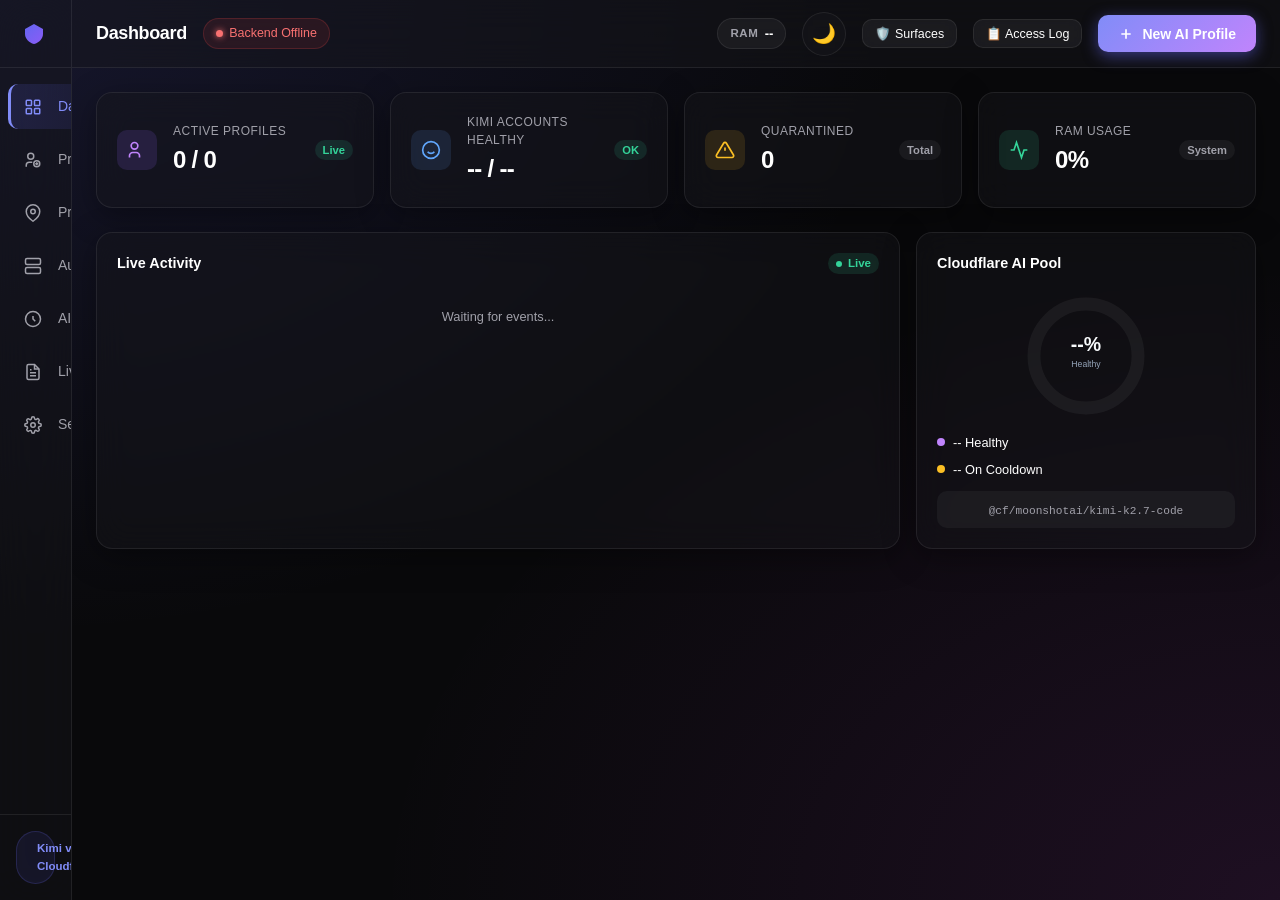
==== frontend/index.html @ 568f1e39 "production-hardening: auth+CSRF+CI, QA safety, stealth privacy model === Security === - Admin-token " ====
<!DOCTYPE html>
<html lang="en">
<head>
    <meta charset="UTF-8">
    <meta name="viewport" content="width=device-width, initial-scale=1.0">
    <title>GhostBrowser — AI Anti-Detect Dashboard</title>
    <meta name="description" content="AI-powered anti-detect browser management dashboard powered by Kimi AI via Cloudflare.">
    <link rel="stylesheet" href="style.css?v=1.3">
</head>
<body>

<!-- SIDEBAR -->
<aside class="sidebar" id="sidebar">
    <div class="sidebar-logo">
        <div class="logo-icon">
            <svg width="24" height="24" viewBox="0 0 24 24" fill="none" xmlns="http://www.w3.org/2000/svg">
                <path d="M12 2L3 7V12C3 16.55 6.84 20.74 12 22C17.16 20.74 21 16.55 21 12V7L12 2Z" fill="url(#logoGrad)"/>
                <defs>
                    <linearGradient id="logoGrad" x1="3" y1="2" x2="21" y2="22" gradientUnits="userSpaceOnUse">
                        <stop stop-color="#6366f1"/>
                        <stop offset="1" stop-color="#8b5cf6"/>
                    </linearGradient>
                </defs>
            </svg>
        </div>
        <span class="logo-text">GhostBrowser</span>
    </div>

    <nav class="sidebar-nav">
        <a class="nav-item active" data-page="dashboard" onclick="navigate('dashboard')" role="button" tabindex="0" aria-label="Dashboard" title="Dashboard">
            <svg class="nav-icon" viewBox="0 0 24 24" fill="none" stroke="currentColor" stroke-width="2"><rect x="3" y="3" width="7" height="7" rx="1"/><rect x="14" y="3" width="7" height="7" rx="1"/><rect x="3" y="14" width="7" height="7" rx="1"/><rect x="14" y="14" width="7" height="7" rx="1"/></svg>
            <span class="nav-label">Dashboard</span>
        </a>
        <a class="nav-item" data-page="profiles" onclick="navigate('profiles')" role="button" tabindex="0" aria-label="Profiles" title="Profiles">
            <svg class="nav-icon" viewBox="0 0 24 24" fill="none" stroke="currentColor" stroke-width="2"><circle cx="9" cy="7" r="4"/><path d="M3 21v-2a4 4 0 0 1 4-4h4"/><circle cx="17" cy="17" r="4"/><path d="M15 17h4M17 15v4"/></svg>
            <span class="nav-label">Profiles</span>
            <span class="nav-badge" id="sidebar-profile-count">0</span>
        </a>
        <a class="nav-item" data-page="proxies" onclick="navigate('proxies')" role="button" tabindex="0" aria-label="Proxies" title="Proxies">
            <svg class="nav-icon" viewBox="0 0 24 24" fill="none" stroke="currentColor" stroke-width="2"><path d="M21 10c0 7-9 13-9 13S3 17 3 10a9 9 0 0 1 18 0z"/><circle cx="12" cy="10" r="3"/></svg>
            <span class="nav-label">Proxies</span>
        </a>
        <a class="nav-item" data-page="automation" onclick="navigate('automation')" role="button" tabindex="0" aria-label="Automation" title="Automation">
            <svg class="nav-icon" viewBox="0 0 24 24" fill="none" stroke="currentColor" stroke-width="2"><rect x="2" y="2" width="20" height="8" rx="2" ry="2"/><rect x="2" y="14" width="20" height="8" rx="2" ry="2"/><line x1="6" y1="6" x2="6.01" y2="6"/><line x1="6" y1="18" x2="6.01" y2="18"/></svg>
            <span class="nav-label">Automation</span>
        </a>
        <a class="nav-item" data-page="ai-status" onclick="navigate('ai-status')" role="button" tabindex="0" aria-label="AI Status" title="AI Status">
            <svg class="nav-icon" viewBox="0 0 24 24" fill="none" stroke="currentColor" stroke-width="2"><path d="M12 2a10 10 0 1 0 0 20 10 10 0 0 0 0-20z"/><path d="M12 8v4l3 3"/></svg>
            <span class="nav-label">AI Status</span>
            <span class="nav-badge pulse-green" id="sidebar-cf-count">...</span>
        </a>
        <a class="nav-item" data-page="logs" onclick="navigate('logs')" role="button" tabindex="0" aria-label="Live Logs" title="Live Logs">
            <svg class="nav-icon" viewBox="0 0 24 24" fill="none" stroke="currentColor" stroke-width="2"><path d="M14 2H6a2 2 0 0 0-2 2v16a2 2 0 0 0 2 2h12a2 2 0 0 0 2-2V8z"/><polyline points="14 2 14 8 20 8"/><line x1="16" y1="13" x2="8" y2="13"/><line x1="16" y1="17" x2="8" y2="17"/><polyline points="10 9 9 9 8 9"/></svg>
            <span class="nav-label">Live Logs</span>
        </a>
        <a class="nav-item" data-page="settings" onclick="navigate('settings')" role="button" tabindex="0" aria-label="Settings" title="Settings">
            <svg class="nav-icon" viewBox="0 0 24 24" fill="none" stroke="currentColor" stroke-width="2"><circle cx="12" cy="12" r="3"/><path d="M19.4 15a1.65 1.65 0 0 0 .33 1.82l.06.06a2 2 0 0 1-2.83 2.83l-.06-.06a1.65 1.65 0 0 0-1.82-.33 1.65 1.65 0 0 0-1 1.51V21a2 2 0 0 1-4 0v-.09A1.65 1.65 0 0 0 9 19.4a1.65 1.65 0 0 0-1.82.33l-.06.06a2 2 0 0 1-2.83-2.83l.06-.06A1.65 1.65 0 0 0 4.68 15a1.65 1.65 0 0 0-1.51-1H3a2 2 0 0 1 0-4h.09A1.65 1.65 0 0 0 4.6 9a1.65 1.65 0 0 0-.33-1.82l-.06-.06a2 2 0 0 1 2.83-2.83l.06.06A1.65 1.65 0 0 0 9 4.68a1.65 1.65 0 0 0 1-1.51V3a2 2 0 0 1 4 0v.09a1.65 1.65 0 0 0 1 1.51 1.65 1.65 0 0 0 1.82-.33l.06-.06a2 2 0 0 1 2.83 2.83l-.06.06A1.65 1.65 0 0 0 19.4 9a1.65 1.65 0 0 0 1.51 1H21a2 2 0 0 1 0 4h-.09a1.65 1.65 0 0 0-1.51 1z"/></svg>
            <span class="nav-label">Settings</span>
        </a>
    </nav>

    <div class="sidebar-footer">
        <div class="ai-mode-badge">
            <div class="ai-dot"></div>
            <span>Kimi via Cloudflare</span>
        </div>
    </div>
</aside>

<!-- MAIN CONTENT -->
<main class="main-content">

    <!-- TOP BAR -->
    <header class="topbar">
        <div class="topbar-left">
            <h1 class="page-title" id="page-title">Dashboard</h1>
            <div class="system-health" id="system-health">
                <div class="health-dot"></div>
                <span>Checking backend...</span>
            </div>
        </div>
        <div class="topbar-right">
            <div class="topbar-stat">
                <span class="topbar-stat-label">RAM</span>
                <span class="topbar-stat-value" id="topbar-ram">--</span>
            </div>
            <button class="theme-toggle" onclick="toggleTheme()" title="Toggle theme" aria-label="Toggle color theme">🌙</button>
            <button class="btn-secondary" onclick="openSurfacesModal()" title="Fingerprint surfaces" aria-label="Fingerprint surfaces" style="padding:0.4rem 0.75rem;font-size:0.78rem;">🛡️ Surfaces</button>
            <button class="btn-secondary" onclick="openAccessLogModal()" title="Per-site API access log" aria-label="Per-site API access log" style="padding:0.4rem 0.75rem;font-size:0.78rem;">📋 Access Log</button>
            <button class="btn-primary topbar-create-button" onclick="openCreateModal()" aria-label="New AI Profile">
                <svg width="16" height="16" viewBox="0 0 24 24" fill="none" stroke="currentColor" stroke-width="2.5"><path d="M12 5v14M5 12h14"/></svg>
                <span class="topbar-action-label">New AI Profile</span>
            </button>
        </div>
    </header>

    <!-- PAGE: DASHBOARD -->
    <section class="page active" id="page-dashboard">
        <div class="stats-grid">
            <div class="stat-card">
                <div class="stat-icon violet"><svg viewBox="0 0 24 24" fill="none" stroke="currentColor" stroke-width="2"><circle cx="9" cy="7" r="4"/><path d="M3 21v-2a4 4 0 0 1 4-4h4a4 4 0 0 1 4 4v2"/></svg></div>
                <div class="stat-body">
                    <div class="stat-label">Active Profiles</div>
                    <div class="stat-value" id="stat-active">0 / 0</div>
                </div>
                <div class="stat-trend up">Live</div>
            </div>
            <div class="stat-card">
                <div class="stat-icon blue"><svg viewBox="0 0 24 24" fill="none" stroke="currentColor" stroke-width="2"><path d="M12 2a10 10 0 1 0 0 20 10 10 0 0 0 0-20z"/><path d="M8 14s1.5 2 4 2 4-2 4-2"/><line x1="9" y1="9" x2="9.01" y2="9"/><line x1="15" y1="9" x2="15.01" y2="9"/></svg></div>
                <div class="stat-body">
                    <div class="stat-label">Kimi Accounts Healthy</div>
                    <div class="stat-value" id="stat-cf-healthy">-- / --</div>
                </div>
                <div class="stat-trend up" id="stat-cf-trend">OK</div>
            </div>
            <div class="stat-card">
                <div class="stat-icon amber"><svg viewBox="0 0 24 24" fill="none" stroke="currentColor" stroke-width="2"><path d="M10.29 3.86L1.82 18a2 2 0 0 0 1.71 3h16.94a2 2 0 0 0 1.71-3L13.71 3.86a2 2 0 0 0-3.42 0z"/><line x1="12" y1="9" x2="12" y2="13"/><line x1="12" y1="17" x2="12.01" y2="17"/></svg></div>
                <div class="stat-body">
                    <div class="stat-label">Quarantined</div>
                    <div class="stat-value" id="stat-quarantine">0</div>
                </div>
                <div class="stat-trend neutral">Total</div>
            </div>
            <div class="stat-card">
                <div class="stat-icon green"><svg viewBox="0 0 24 24" fill="none" stroke="currentColor" stroke-width="2"><polyline points="22 12 18 12 15 21 9 3 6 12 2 12"/></svg></div>
                <div class="stat-body">
                    <div class="stat-label">RAM Usage</div>
                    <div class="stat-value" id="stat-ram">0%</div>
                </div>
                <div class="stat-trend neutral">System</div>
            </div>
        </div>

        <div class="dashboard-grid">
            <div class="glass-card activity-feed-card">
                <div class="card-header">
                    <h3>Live Activity</h3>
                    <div class="live-badge"><div class="live-dot"></div>Live</div>
                </div>
                <div class="activity-feed" id="activity-feed">
                    <div class="activity-empty">Waiting for events...</div>
                </div>
            </div>

            <div class="glass-card cf-ring-card">
                <div class="card-header">
                    <h3>Cloudflare AI Pool</h3>
                </div>
                <div class="ring-chart-container">
                    <svg class="ring-chart" viewBox="0 0 120 120" id="cf-ring-svg">
                        <circle cx="60" cy="60" r="48" fill="none" stroke="rgba(255,255,255,0.05)" stroke-width="12"/>
                        <circle cx="60" cy="60" r="48" fill="none" stroke="url(#ringGrad)" stroke-width="12" stroke-linecap="round" stroke-dasharray="301.59" stroke-dashoffset="301.59" id="cf-ring-arc" style="transform: rotate(-90deg); transform-origin: 60px 60px;"/>
                        <defs>
                            <linearGradient id="ringGrad" x1="0%" y1="0%" x2="100%" y2="0%">
                                <stop offset="0%" stop-color="#6366f1"/>
                                <stop offset="100%" stop-color="#8b5cf6"/>
                            </linearGradient>
                        </defs>
                        <text x="60" y="55" text-anchor="middle" fill="#f8fafc" font-size="18" font-weight="700" id="cf-ring-pct">--%</text>
                        <text x="60" y="70" text-anchor="middle" fill="#94a3b8" font-size="8">Healthy</text>
                    </svg>
                </div>
                <div class="ring-legend">
                    <div class="legend-item"><div class="legend-dot violet"></div><span id="cf-legend-healthy">-- Healthy</span></div>
                    <div class="legend-item"><div class="legend-dot amber"></div><span id="cf-legend-cooldown">-- On Cooldown</span></div>
                </div>
                <div class="model-info">
                    <span class="mono">@cf/moonshotai/kimi-k2.7-code</span>
                </div>
            </div>
        </div>
    </section>

    <!-- PAGE: PROFILES -->
    <section class="page" id="page-profiles">
        <div class="page-toolbar">
            <div style="display: flex; gap: 1rem; align-items: center;">
                <div class="search-box">
                    <svg width="16" height="16" viewBox="0 0 24 24" fill="none" stroke="currentColor" stroke-width="2"><circle cx="11" cy="11" r="8"/><path d="m21 21-4.35-4.35"/></svg>
                    <input type="text" id="profile-search" placeholder="Search profiles..." oninput="filterProfiles()">
                </div>
                <span class="profile-count-label" id="profile-count-label">0 profiles</span>
                <label style="display: flex; align-items: center; gap: 8px; margin-right: 10px; cursor: pointer; color: var(--text-muted); font-size: 0.85rem;">
                    <input type="checkbox" id="auto-replenish-toggle" onchange="toggleAutoReplenish()">
                    Auto-Replenish
                </label>
            </div>

            <div style="display: flex; gap: 1rem; align-items: center;">
                <div id="bulk-actions" style="display: none; gap: 0.5rem;">
                    <button class="btn-ghost" onclick="bulkLaunch()">▶ Launch Selected</button>
                    <button class="btn-ghost" onclick="bulkPinSelected()">📌 Pin Selected</button>
                    <button class="btn-primary" onclick="openRunMacroModal()">🤖 Run Macro</button>
                    <button class="btn-ghost stop" onclick="bulkDelete()">❌ Delete Selected</button>
                </div>
                <button class="btn-primary" onclick="openCreateModal()">
                    <svg width="16" height="16" viewBox="0 0 24 24" fill="none" stroke="currentColor" stroke-width="2.5"><path d="M12 5v14M5 12h14"/></svg>
                    New Profile
                </button>
            </div>
        </div>
        <div class="table-container">
            <table class="data-table">
                <thead>
                    <tr>
                        <th style="width: 40px;"><input type="checkbox" id="select-all" onclick="toggleSelectAll()"></th>
                        <th>Profile Name</th>
                        <th>Tags</th>
                        <th>Status</th>
                        <th>Privacy</th>
                        <th>Proxy</th>
                        <th>Fingerprint OS</th>
                        <th style="text-align: right;">Actions</th>
                    </tr>
                </thead>
                <tbody id="profiles-grid">
                    <!-- Rows generated by app.js -->
                </tbody>
            </table>
        </div>

        <div class="empty-state" id="profiles-empty" style="display: none;">
            <div class="empty-icon">👻</div>
            <h3>No Profiles Yet</h3>
            <p>Create your first AI-generated privacy profile.</p>
            <button class="btn-primary" onclick="openCreateModal()">Generate with Kimi AI</button>
        </div>
    </section>

    <!-- PAGE: MACROS -->
    <section class="page" id="page-macros" style="display: none;">
        <div class="page-toolbar">
            <h2 style="margin:0;font-size:1rem;font-weight:600;">Automation Macros</h2>
            <div style="display: flex; gap: 0.5rem;">
                <button class="btn-secondary" onclick="openScheduleModal()">
                    <svg width="16" height="16" viewBox="0 0 24 24" fill="none" stroke="currentColor" stroke-width="2"><circle cx="12" cy="12" r="10"/><polyline points="12 6 12 12 16 14"/></svg>
                    Schedule Job
                </button>
                <button class="btn-primary btn-glow" onclick="openMacroModal()">
                    <svg width="16" height="16" viewBox="0 0 24 24" fill="none" stroke="currentColor" stroke-width="2"><line x1="12" y1="5" x2="12" y2="19"/><line x1="5" y1="12" x2="19" y2="12"/></svg>
                    New Macro
                </button>
            </div>
        </div>

        <div class="table-container">
            <table class="data-table">
                <thead>
                    <tr>
                        <th>Macro Name</th>
                        <th>Description</th>
                        <th>Steps Count</th>
                        <th style="text-align:right">Actions</th>
                    </tr>
                </thead>
                <tbody id="macros-grid-old">
                    <tr><td colspan="4" style="text-align:center;padding:2rem;color:var(--text-muted);">No macros created yet.</td></tr>
                </tbody>
            </table>
        </div>

        <h3 style="margin-top: 2rem; margin-bottom: 1rem;">Scheduled Jobs ⏰</h3>
        <div class="table-container">
            <table class="data-table">
                <thead>
                    <tr>
                        <th>Job ID</th>
                        <th>Macro Name</th>
                        <th>Profiles Target</th>
                        <th>Cron Schedule</th>
                        <th style="text-align:right">Actions</th>
                    </tr>
                </thead>
                <tbody id="schedules-grid-old">
                    <tr><td colspan="5" style="text-align:center;padding:2rem;color:var(--text-muted);">No active scheduled jobs.</td></tr>
                </tbody>
            </table>
        </div>
    </section>

    <!-- PAGE: PROXIES -->
    <section class="page" id="page-proxies">
        <div class="page-toolbar">
            <h2 style="margin:0;font-size:1rem;font-weight:600;">Proxy Pool</h2>
            <button class="btn-secondary" onclick="testAllProxies()">Test All Proxies</button>
        </div>
        <div class="two-col-grid">
            <div class="glass-card">
                <div class="card-header"><h3>Import Proxies</h3></div>
                <p style="color:var(--text-muted);font-size:0.85rem;margin-top:0;">Format: <span class="mono">ip:port</span> or <span class="mono">ip:port:user:pass</span> (one per line)</p>
                <textarea id="proxy-import-text" class="proxy-textarea" placeholder="1.2.3.4:8080&#10;5.6.7.8:3128:user:pass&#10;..."></textarea>
                <button class="btn-primary" style="margin-top:1rem;width:100%;" onclick="importProxies()">Import Proxies</button>

                <hr style="border:0;border-top:1px solid var(--border-color);margin:1.5rem 0;">

                <div class="card-header"><h3>Auto-Scrape Free Proxies</h3></div>
                <p style="color:var(--text-muted);font-size:0.85rem;margin-top:0;">Scrapes and tests thousands of public proxies, saving only the anonymous ones to your pool.</p>
                <button class="btn-primary btn-glow" style="margin-top:0.5rem;width:100%;background:linear-gradient(135deg, #f59e0b, #d97706);" id="btn-scrape-proxies" onclick="scrapeFreeProxies()">
                    <svg width="16" height="16" viewBox="0 0 24 24" fill="none" stroke="currentColor" stroke-width="2"><circle cx="12" cy="12" r="10"/><path d="M16.2 7.8l-2 6.3-6.4 2.1 2-6.3z"/></svg>
                    Start Free Scraper
                </button>
            </div>
            <div class="glass-card">
                <div class="card-header"><h3>Local Proxy Pool <span class="badge-count" id="proxy-total-badge">0</span></h3></div>
                <div class="proxy-list" id="proxy-list">
                    <div class="empty-state-small">No proxies loaded.</div>
                </div>
            </div>
        </div>

        <h3 style="margin-top: 2rem; margin-bottom: 1rem; display: flex; align-items: center; gap: 0.5rem;">
            <svg width="20" height="20" viewBox="0 0 24 24" fill="none" stroke="var(--primary)" stroke-width="2"><polygon points="12 2 2 7 12 12 22 7 12 2"/><polyline points="2 17 12 22 22 17"/><polyline points="2 12 12 17 22 12"/></svg>
            Titan Proxies Database
        </h3>
        <p style="color:var(--text-muted);font-size:0.85rem;margin-top:-0.5rem;margin-bottom:1rem;">Live feed from your local <span class="mono">proxies.db</span> maintained by the Titan Scraper.</p>

        <div class="table-container">
            <table class="data-table">
                <thead>
                    <tr>
                        <th>IP Address</th>
                        <th>Port</th>
                        <th>Protocol</th>
                        <th>Location</th>
                        <th>Latency</th>
                        <th>Status</th>
                    </tr>
                </thead>
                <tbody id="titan-proxies-grid">
                    <tr><td colspan="6" style="text-align:center;padding:2rem;color:var(--text-muted);">Loading Titan Proxies...</td></tr>
                </tbody>
            </table>
        </div>
    </section>

    <!-- PAGE: AUTOMATION -->
    <section class="page" id="page-automation">
        <div class="page-toolbar" style="margin-bottom:1.5rem;">
            <div class="tabs">
                <button class="modal-tab active" data-tab="macros" onclick="switchAutomationTab('macros')">Macros</button>
                <button class="modal-tab" data-tab="schedules" onclick="switchAutomationTab('schedules')">Cron Schedules</button>
                <button class="modal-tab" data-tab="cookie-robot" onclick="switchAutomationTab('cookie-robot')">Cookie Robot</button>
                <button class="modal-tab" data-tab="sync" onclick="switchAutomationTab('sync')">Synchronizer</button>
            </div>
            <div id="automation-macros-actions">
                <button class="btn-primary" onclick="openMacroModal()">+ Create Macro</button>
            </div>
            <div id="automation-schedules-actions" style="display:none;">
                <button class="btn-primary" onclick="openScheduleModal()">+ New Schedule</button>
            </div>
            <div id="automation-cookie-robot-actions" style="display:none;">
                <button class="btn-primary" onclick="startCookieRobotWarming()">▶ Start Warming</button>
            </div>
            <div id="automation-sync-actions" style="display:none;">
                <button class="btn-primary" onclick="startSyncSessionWrapper()">▶ Start Sync</button>
                <button class="btn-secondary" onclick="stopSyncSession()">⏹ Stop Sync</button>
            </div>
        </div>

        <!-- MACROS TAB -->
        <div id="auto-tab-macros" class="tab-content active">
            <div class="table-container">
                <table class="data-table">
                    <thead>
                        <tr>
                            <th>Name</th>
                            <th>Description</th>
                            <th>Steps Count</th>
                            <th>Actions</th>
                        </tr>
                    </thead>
                    <tbody id="macros-grid">
                        <tr><td colspan="4" style="text-align:center;padding:2rem;color:var(--text-muted);">Loading Macros...</td></tr>
                    </tbody>
                </table>
            </div>
        </div>

        <!-- SCHEDULES TAB -->
        <div id="auto-tab-schedules" class="tab-content">
            <div class="table-container">
                <table class="data-table">
                    <thead>
                        <tr>
                            <th>Cron Expression</th>
                            <th>Macro Name</th>
                            <th>Target Profiles</th>
                            <th>Status</th>
                            <th>Actions</th>
                        </tr>
                    </thead>
                    <tbody id="schedules-grid">
                        <tr><td colspan="5" style="text-align:center;padding:2rem;color:var(--text-muted);">Loading Schedules...</td></tr>
                    </tbody>
                </table>
            </div>
        </div>

        <!-- COOKIE ROBOT TAB -->
        <div id="auto-tab-cookie-robot" class="tab-content">
            <div class="glass-card" style="margin-bottom:1.5rem;">
                <div class="card-header">
                    <h3>🍪 Cookie Robot — Auto Warming</h3>
                    <div class="badge-count" id="cookie-robot-profile-count">0 selected</div>
                </div>
                <p style="color:var(--text-muted);font-size:0.85rem;margin-bottom:1rem;">
                    Visits the configured sites to build cookie history for repeat-session testing. Select profiles on the Profiles page before starting.
                </p>
                <div style="display:flex;gap:0.75rem;margin-bottom:1rem;">
                    <button class="btn-primary" onclick="startCookieRobotWarming()">
                        <svg width="16" height="16" viewBox="0 0 24 24" fill="none" stroke="currentColor" stroke-width="2"><path d="M12 2a10 10 0 1 0 0 20 10 10 0 0 0 0-20z"/><path d="m8 12 3 3 5-6"/></svg>
                        Start Warming Selected Profiles
                    </button>
                    <button class="btn-secondary" onclick="fetchCookieRobotStatus()">↻ Refresh Status</button>
                </div>
            </div>

            <div class="glass-card">
                <div class="card-header">
                    <h3>Warming Progress</h3>
                    <div class="live-badge"><div class="live-dot"></div>Live</div>
                </div>
                <div id="cookie-robot-widget" style="display:flex;flex-direction:column;gap:0.75rem;">
                    <div class="empty-state-small">No warming in progress. Click "Start Warming" to begin.</div>
                </div>
            </div>
        </div>

        <!-- SYNCHRONIZER TAB -->
        <div id="auto-tab-sync" class="tab-content">
            <div class="glass-card" style="margin-bottom:1.5rem;">
                <div class="card-header">
                    <h3>🔄 Synchronizer</h3>
                </div>
                <p style="color:var(--text-muted);font-size:0.85rem;margin-bottom:1rem;">
                    Synchronize profile states across all running instances. Keeps cookies, localStorage, and session data consistent.
                </p>
                <div class="sync-control-panel">
                    <div class="sync-indicator" id="sync-indicator"></div>
                    <span style="font-weight:600;font-size:0.875rem;" id="sync-status-text">Sync Inactive</span>
                    <span style="color:var(--text-muted);font-size:0.8rem;margin-left:auto;" id="sync-profile-count">0 profiles in sync</span>
                </div>
                <div style="display:flex;gap:0.75rem;">
                    <button class="btn-primary" onclick="startSyncSessionWrapper()">
                        <svg width="16" height="16" viewBox="0 0 24 24" fill="none" stroke="currentColor" stroke-width="2"><polygon points="5 3 19 12 5 21 5 3"/></svg>
                        Start Sync
                    </button>
                    <button class="btn-secondary" onclick="stopSyncSession()">
                        <svg width="16" height="16" viewBox="0 0 24 24" fill="none" stroke="currentColor" stroke-width="2"><rect x="6" y="6" width="12" height="12" rx="2"/></svg>
                        Stop Sync
                    </button>
                </div>
            </div>
        </div>

    </section>

    <!-- PAGE: AI STATUS -->
    <section class="page" id="page-ai-status">
        <div class="page-toolbar">
            <h2 style="margin:0;font-size:1rem;font-weight:600;">Cloudflare Kimi AI Account Pool</h2>
            <button class="btn-secondary" onclick="fetchCFStatus()">Refresh</button>
        </div>
        <div class="stats-grid" style="grid-template-columns: repeat(4, 1fr); margin-bottom: 1.5rem;">
            <div class="stat-card">
                <div class="stat-icon violet"><svg viewBox="0 0 24 24" fill="none" stroke="currentColor" stroke-width="2"><path d="M12 3l2.8 5.7 6.2.9-4.5 4.4 1.1 6.2L12 17.3l-5.6 2.9 1.1-6.2L3 9.6l6.2-.9L12 3z"/></svg></div>
                <div class="stat-body">
                    <div class="stat-label">Healthy Priority</div>
                    <div class="stat-value" id="cf-priority-count">-- / --</div>
                </div>
            </div>
            <div class="stat-card">
                <div class="stat-icon green"><svg viewBox="0 0 24 24" fill="none" stroke="currentColor" stroke-width="2"><polyline points="20 6 9 17 4 12"/></svg></div>
                <div class="stat-body">
                    <div class="stat-label">Healthy Accounts</div>
                    <div class="stat-value" id="cf-healthy-count">--</div>
                </div>
            </div>
            <div class="stat-card">
                <div class="stat-icon amber"><svg viewBox="0 0 24 24" fill="none" stroke="currentColor" stroke-width="2"><circle cx="12" cy="12" r="10"/><line x1="12" y1="8" x2="12" y2="12"/><line x1="12" y1="16" x2="12.01" y2="16"/></svg></div>
                <div class="stat-body">
                    <div class="stat-label">On Cooldown</div>
                    <div class="stat-value" id="cf-cooldown-count">--</div>
                </div>
            </div>
            <div class="stat-card">
                <div class="stat-icon violet"><svg viewBox="0 0 24 24" fill="none" stroke="currentColor" stroke-width="2"><path d="M20.84 4.61a5.5 5.5 0 0 0-7.78 0L12 5.67l-1.06-1.06a5.5 5.5 0 0 0-7.78 7.78l1.06 1.06L12 21.23l7.78-7.78 1.06-1.06a5.5 5.5 0 0 0 0-7.78z"/></svg></div>
                <div class="stat-body">
                    <div class="stat-label">Total Accounts</div>
                    <div class="stat-value" id="cf-total-count">--</div>
                </div>
            </div>
        </div>
        <div class="glass-card">
            <div class="card-header">
                <h3>Account Details</h3>
                <div class="mono" style="font-size:0.75rem;color:var(--text-muted);">Model: @cf/moonshotai/kimi-k2.7-code</div>
            </div>
            <div id="cf-accounts-list" class="cf-accounts-list">
                <div class="empty-state-small">Loading account data...</div>
            </div>
        </div>
    </section>

    <!-- PAGE: LOGS -->
    <section class="page" id="page-logs">
        <div class="page-toolbar">
            <div class="log-filters">
                <button class="filter-btn active" data-filter="all" onclick="setLogFilter('all',this)">All</button>
                <button class="filter-btn" data-filter="info" onclick="setLogFilter('info',this)">Info</button>
                <button class="filter-btn" data-filter="warning" onclick="setLogFilter('warning',this)">Warnings</button>
                <button class="filter-btn" data-filter="error" onclick="setLogFilter('error',this)">Errors</button>
            </div>
            <div style="display:flex;gap:0.5rem;">
                <button class="btn-secondary" onclick="clearLogs()">Clear</button>
                <button class="btn-secondary" onclick="exportLogs()">Export</button>
            </div>
        </div>
        <div class="glass-card" style="padding:0;overflow:hidden;">
            <div class="log-stream" id="log-stream">
                <div class="log-entry info"><span class="log-ts">--:--:--</span><span class="log-msg">Log stream ready. Waiting for events...</span></div>
            </div>
        </div>
    </section>

    <!-- PAGE: SETTINGS -->
    <section class="page" id="page-settings">
        <div class="settings-grid">
            <div class="glass-card">
                <div class="card-header"><h3>🤖 Kimi AI Configuration</h3></div>
                <div class="settings-group">
                    <label class="settings-label">Model Name</label>
                    <input type="text" class="settings-input mono" value="@cf/moonshotai/kimi-k2.7-code" id="setting-model" readonly>
                    <p class="settings-hint">Hosted on Cloudflare Workers AI. Uses the rotating priority pool first, then cooldown-aware fallbacks.</p>
                </div>
                <div class="settings-group">
                    <label class="settings-label">Credential Protection</label>
                    <input type="text" class="settings-input mono" id="setting-credential-store" value="Checking protected store..." readonly>
                    <p class="settings-hint">Tokens are stored with Windows user-scoped DPAPI encryption and are never displayed here.</p>
                </div>
                <div class="settings-group">
                    <label class="settings-label">Kimi Generation Policy</label>
                    <div class="toggle-row">
                        <div class="toggle active" title="The primary create flow requests Kimi AI"></div>
                        <span style="color:var(--success);font-size:0.85rem;font-weight:600;">PRIMARY CREATE FLOW — Kimi AI requested</span>
                    </div>
                </div>
            </div>

            <div class="glass-card">
                <div class="card-header"><h3>🛡️ Browser Privacy Controls</h3></div>
                <div class="settings-toggle-list">
                    <div class="toggle-item"><span>Canvas Noise</span><div class="toggle active"></div></div>
                    <div class="toggle-item"><span>WebGL readPixels Noise</span><div class="toggle active"></div></div>
                    <div class="toggle-item"><span>Audio Context Noise</span><div class="toggle active"></div></div>
                    <div class="toggle-item"><span>DOM Rect Subpixel Noise</span><div class="toggle active"></div></div>
                    <div class="toggle-item"><span>Battery Spoofing</span><div class="toggle active"></div></div>
                    <div class="toggle-item"><span>navigator.languages Sync</span><div class="toggle active"></div></div>
                    <div class="toggle-item"><span>Proxy Timezone Sync</span><div class="toggle active"></div></div>
                    <div class="toggle-item" id="setting-use-virtual-keyboard" onclick="toggleVirtualKeyboardSetting()">
                        <span>Use Virtual Keyboard for Sensitive Fields</span>
                        <div class="toggle" id="toggle-use-virtual-keyboard"></div>
                    </div>
                </div>
            </div>

            <div class="glass-card">
                <div class="card-header"><h3>⚙️ Rotator Settings</h3></div>
                <div class="settings-group">
                    <label class="settings-label">Max Concurrent Profiles</label>
                    <div style="display:flex;align-items:center;gap:1rem;">
                        <input type="range" id="setting-max-concurrent" min="1" max="50" value="15" oninput="document.getElementById('concurrent-val').innerText=this.value" style="flex:1;">
                        <span id="concurrent-val" style="font-weight:700;color:var(--primary);min-width:2rem;text-align:center;">15</span>
                    </div>
                </div>
                <div class="settings-group">
                    <label class="settings-label">Session Timeout (minutes)</label>
                    <div style="display:flex;align-items:center;gap:1rem;">
                        <input type="range" id="setting-session-timeout" min="10" max="120" value="45" oninput="document.getElementById('timeout-val').innerText=this.value" style="flex:1;">
                        <span id="timeout-val" style="font-weight:700;color:var(--primary);min-width:2rem;text-align:center;">45</span>
                    </div>
                </div>
                <button class="btn-primary" style="width:100%;margin-top:0.5rem;" onclick="saveSettings()">Save Settings</button>
            </div>

            <div class="glass-card">
                <div class="card-header"><h3>📊 System Info</h3></div>
                <div class="info-list">
                    <div class="info-row"><span>Backend</span><span class="mono">FastAPI + Uvicorn</span></div>
                    <div class="info-row"><span>Browser Engine</span><span class="mono">Playwright Chromium</span></div>
                    <div class="info-row"><span>AI Provider</span><span class="mono">Cloudflare Workers AI</span></div>
                    <div class="info-row"><span>Stealth Library</span><span class="mono">playwright-stealth</span></div>
                    <div class="info-row"><span>Proxy Geo Sync</span><span class="mono">ip-api.com</span></div>
                </div>
            </div>
        </div>
    </section>

</main>

<!-- CREATE PROFILE MODAL -->
<div class="modal-overlay" id="create-modal">
    <div class="modal">
        <div class="modal-header">
            <div>
                <h2 class="modal-title">Generate AI Profile</h2>
                <p class="modal-subtitle">Powered by Kimi AI via Cloudflare Workers</p>
            </div>
            <button class="modal-close" onclick="closeCreateModal()" aria-label="Close profile creation dialog" title="Close">✕</button>
        </div>

        <!-- Step 1: Form with Tabs -->
        <div id="modal-form" class="modal-body">
            <div class="modal-tabs">
                <button type="button" class="modal-tab active" onclick="switchModalTab('overview', this)">Overview</button>
                <button type="button" class="modal-tab" onclick="switchModalTab('network', this)">Network</button>
                <button type="button" class="modal-tab" onclick="switchModalTab('stealth', this)">Fingerprint Settings</button>
            </div>

            <!-- Tab Content: Overview -->
            <div id="tab-overview" class="tab-content active">
                <div class="form-group">
                    <label class="form-label">Profile Name <span class="required">*</span></label>
                    <input type="text" id="new-profile-name" class="form-input" placeholder="e.g. Shopping Bot #1">
                </div>
                <div class="form-group">
                    <label class="form-label">Quick Start Template</label>
                    <select id="new-profile-template" class="form-input" onchange="applyProfileTemplate()">
                        <option value="custom">Custom (Manual)</option>
                        <option value="ecommerce">🛒 E-Commerce (Strict Stealth)</option>
                        <option value="social">📱 Social Media (Balanced)</option>
                        <option value="research">🔍 Research (Fast, Auto-Assign Proxy)</option>
                    </select>
                </div>
                <div class="form-group">
                    <label class="form-label">Profile PIN (Optional) 🔒</label>
                    <input type="password" id="new-profile-pin" class="form-input" placeholder="Lock this profile with a PIN" autocomplete="new-password">
                    <div class="form-hint">Leave blank to allow launching without a PIN.</div>
                </div>
                <div class="form-group">
                    <label class="form-label">Privacy Mode</label>
                    <select id="new-privacy-mode" class="form-input">
                        <option value="standard">Standard — Full spoofing + extensions</option>
                        <option value="strict">Strict — No extensions / warming / service workers</option>
                        <option value="ephemeral">Ephemeral — Strict + wipe data on close</option>
                    </select>
                </div>
                <div class="form-row">
                    <div class="form-group">
                        <label class="form-label">Target OS</label>
                        <select id="new-profile-os" class="form-input">
                            <option value="Windows">🪟 Windows</option>
                            <option value="Mac">🍎 Mac</option>
                        </select>
                    </div>
                    <div class="form-group">
                        <label class="form-label">Quantity</label>
                            <input type="number" class="form-input" id="new-profile-count" value="1" min="1" max="50" style="width: 80px;">
                    </div>
                </div>
                <div class="kimi-notice" style="margin-top: 1rem;">
                    <div class="kimi-icon">🤖</div>
                    <div>
                        <strong>Powered by Kimi AI</strong>
                        <p>A coherent, host-matched browser profile will be generated from a realistic device class.</p>
                    </div>
                </div>
            </div>

            <!-- Tab Content: Network -->
            <div id="tab-network" class="tab-content">
                <div class="form-group">
                    <label class="form-label">Proxy <span style="color:var(--text-muted);font-weight:400;">(Leave empty for direct connection)</span></label>
                    <input type="text" id="new-profile-proxy" class="form-input mono" placeholder="ip:port or ip:port:user:pass" data-secure="true" autocomplete="off" oninput="resetProxyTest('new-profile-proxy', 'new-proxy-test-result')">
                    <button type="button" class="btn-ghost" style="margin-top:0.5rem;" onclick="testEnteredProxy('new-profile-proxy', 'new-proxy-test-result')">Test Connection</button>
                    <div id="new-proxy-test-result" class="form-hint" aria-live="polite"></div>
                </div>
                <div class="form-group">
                    <label class="form-label">WebRTC Behavior</label>
                    <select id="new-profile-webrtc" class="form-input">
                        <option value="protected">Protected &mdash; Native Chromium IP Policy</option>
                    </select>
                </div>
            </div>

            <!-- Tab Content: Stealth -->
            <div id="tab-stealth" class="tab-content">
                <div class="stealth-toggles" style="display:flex; flex-direction:column; gap:0.5rem; margin-top:0.5rem;">
                    <div class="toggle-row" onclick="toggleChip(document.getElementById('chip-canvas'),'canvas')" style="cursor:pointer; display:flex; justify-content:space-between; align-items:center; background:rgba(255,255,255,0.02); padding:0.75rem; border-radius:6px;">
                        <span>🎨 Canvas Noise Injection</span>
                        <div class="toggle active" id="chip-canvas"></div>
                    </div>
                    <div class="toggle-row" onclick="toggleChip(document.getElementById('chip-webgl'),'webgl')" style="cursor:pointer; display:flex; justify-content:space-between; align-items:center; background:rgba(255,255,255,0.02); padding:0.75rem; border-radius:6px;">
                        <span>🧊 WebGL readPixels Anomaly</span>
                        <div class="toggle active" id="chip-webgl"></div>
                    </div>
                    <div class="toggle-row" onclick="toggleChip(document.getElementById('chip-audio'),'audio')" style="cursor:pointer; display:flex; justify-content:space-between; align-items:center; background:rgba(255,255,255,0.02); padding:0.75rem; border-radius:6px;">
                        <span>🔊 Audio Context Offset</span>
                        <div class="toggle active" id="chip-audio"></div>
                    </div>
                    <div class="toggle-row" onclick="toggleChip(document.getElementById('chip-headless'),'headless')" style="cursor:pointer; display:flex; justify-content:space-between; align-items:center; background:rgba(255,255,255,0.02); padding:0.75rem; border-radius:6px;">
                        <span>👁️ Headless Launch</span>
                        <div class="toggle" id="chip-headless"></div>
                    </div>
                    <div class="toggle-row" onclick="toggleChip(document.getElementById('chip-trackers'),'trackers')" style="cursor:pointer; display:flex; justify-content:space-between; align-items:center; background:rgba(255,255,255,0.02); padding:0.75rem; border-radius:6px;">
                        <span>🚫 Block Ads & Trackers (Shields)</span>
                        <div class="toggle" id="chip-trackers"></div>
                    </div>
                </div>
            </div>

            <div class="modal-footer" style="margin-top: 1.5rem;">
                <button class="btn-ghost" onclick="closeCreateModal()">Cancel</button>
                <button class="btn-primary btn-glow" onclick="submitCreateProfile()">
                    <svg width="16" height="16" viewBox="0 0 24 24" fill="none" stroke="currentColor" stroke-width="2"><path d="M12 2a10 10 0 1 0 0 20 10 10 0 0 0 0-20z"/><path d="m8 12 3 3 5-6"/></svg>
                    Generate Profile
                </button>
            </div>
        </div>

        <!-- Step 2: Progress -->
        <div id="modal-progress" class="modal-body" style="display:none;">
            <div class="progress-steps" id="progress-steps">
                <div class="progress-step" id="step-1">
                    <div class="step-icon spinner"></div>
                    <div class="step-text">
                        <div class="step-title">Calling Kimi AI</div>
                        <div class="step-sub">Generating fingerprint via @cf/moonshotai/kimi-k2.7-code...</div>
                    </div>
                </div>
                <div class="progress-step pending" id="step-2">
                    <div class="step-icon"></div>
                    <div class="step-text">
                        <div class="step-title">Coherence Check</div>
                        <div class="step-sub">Validating hardware consistency...</div>
                    </div>
                </div>
                <div class="progress-step pending" id="step-3">
                    <div class="step-icon"></div>
                    <div class="step-text">
                        <div class="step-title">JS Leak Scan</div>
                        <div class="step-sub">Checking WebRTC, Canvas, WebGL leaks...</div>
                    </div>
                </div>
                <div class="progress-step pending" id="step-4">
                    <div class="step-icon"></div>
                    <div class="step-text">
                        <div class="step-title">AI Validation</div>
                        <div class="step-sub">Final Kimi AI profile audit...</div>
                    </div>
                </div>
            </div>
            <div class="progress-log" id="progress-log"></div>
        </div>

        <!-- Step 3: Success -->
        <div id="modal-success" class="modal-body" style="display:none;text-align:center;padding:2rem;">
            <div class="success-icon">✅</div>
            <h2 style="margin:1rem 0 0.5rem;">Profile Ready!</h2>
            <p style="color:var(--text-muted);">The backend created and validated your AI profile.</p>
            <div class="profile-preview" id="success-profile-preview"></div>
            <div class="modal-footer" style="justify-content:center;margin-top:1.5rem;">
                <button class="btn-ghost" onclick="closeCreateModal()">Close</button>
                <button class="btn-primary" id="launch-created-profile-btn" onclick="launchNewProfile()">
                    <svg width="16" height="16" viewBox="0 0 24 24" fill="none" stroke="currentColor" stroke-width="2"><polygon points="5 3 19 12 5 21 5 3"/></svg>
                    Launch Now
                </button>
            </div>
        </div>

        <!-- Step 4: Error -->
        <div id="modal-error" class="modal-body" style="display:none;text-align:center;padding:2rem;">
            <div class="error-icon">❌</div>
            <h2 style="margin:1rem 0 0.5rem;">Creation Failed</h2>
            <p class="error-message" id="modal-error-msg" style="color:var(--danger);"></p>
            <div class="modal-footer" style="justify-content:center;margin-top:1.5rem;">
                <button class="btn-ghost" onclick="closeCreateModal()">Close</button>
                <button class="btn-primary" onclick="backToForm()">Try Again</button>
            </div>
        </div>
    </div>
</div>

<!-- EDIT PROFILE MODAL -->
<div class="modal-overlay" id="edit-modal">
    <div class="modal">
        <div class="modal-header">
            <div>
                <h2 class="modal-title">Edit Profile Settings</h2>
                <p class="modal-subtitle">Modify proxies and hardware stealth post-creation</p>
            </div>
            <button class="modal-close" onclick="closeEditModal()" aria-label="Close profile settings dialog" title="Close">✕</button>
        </div>

        <div id="edit-modal-form" class="modal-body">
            <div class="modal-tabs">
                <button type="button" class="modal-tab active" onclick="switchEditModalTab('overview')" id="edit-tab-btn-overview">Overview</button>
                <button type="button" class="modal-tab" onclick="switchEditModalTab('network')" id="edit-tab-btn-network">Network</button>
                <button type="button" class="modal-tab" onclick="switchEditModalTab('stealth')" id="edit-tab-btn-stealth">Hardware Stealth</button>
            </div>

            <!-- Tab Content: Overview -->
            <div id="edit-tab-overview" class="tab-content active">
                <div class="form-group">
                    <label class="form-label">Profile Name <span class="required">*</span></label>
                    <input type="text" id="edit-profile-name" class="form-input">
                </div>
                <div class="form-group">
                    <label class="form-label">Locale (Optional)</label>
                    <input type="text" id="edit-profile-locale" class="form-input" placeholder="e.g. en-US">
                </div>
                <div class="form-group">
                    <label class="form-label">Timezone (Optional)</label>
                    <input type="text" id="edit-profile-timezone" class="form-input" placeholder="e.g. America/New_York">
                </div>
            </div>

            <!-- Tab Content: Network -->
            <div id="edit-tab-network" class="tab-content" style="display:none;">
                <div class="form-group">
                    <label class="form-label">Your Proxy</label>
                    <input type="text" id="edit-profile-proxy" class="form-input mono" placeholder="ip:port or ip:port:user:pass" data-secure="true" autocomplete="off" oninput="resetProxyTest('edit-profile-proxy', 'edit-proxy-test-result', 'edit-proxy-connect-button')">
                    <div class="proxy-connect-actions">
                        <button type="button" id="edit-proxy-test-button" class="btn-ghost" onclick="testEnteredProxy('edit-profile-proxy', 'edit-proxy-test-result', 'edit-proxy-connect-button')">1. Test Proxy</button>
                        <button type="button" id="edit-proxy-connect-button" class="btn-primary" onclick="connectEditedProxy()" disabled>2. Connect Tested Proxy</button>
                    </div>
                    <div id="edit-proxy-test-result" class="form-hint" aria-live="polite"></div>
                    <label class="direct-connection-option">
                        <input type="checkbox" id="edit-clear-proxy" onchange="toggleEditProxyRemoval()">
                        Remove the saved proxy and use a direct connection
                    </label>
                    <div class="form-hint">Proxy changes apply on the next launch. Stop a running profile before changing its connection.</div>
                </div>
                <div class="form-group">
                    <label class="form-label">WebRTC Behavior</label>
                    <select id="edit-profile-webrtc" class="form-input">
                        <option value="protected">Protected &mdash; Native Chromium IP Policy</option>
                    </select>
                </div>
            </div>

            <!-- Tab Content: Stealth -->
            <div id="edit-tab-stealth" class="tab-content" style="display:none;">
                <div class="stealth-toggles" style="display:flex; flex-direction:column; gap:0.5rem; margin-top:0.5rem;">
                    <div class="toggle-row" onclick="toggleEditChip('canvas')" style="cursor:pointer; display:flex; justify-content:space-between; align-items:center; background:rgba(255,255,255,0.02); padding:0.75rem; border-radius:6px;">
                        <span>🎨 Canvas Noise Injection</span>
                        <div class="toggle" id="edit-chip-canvas"></div>
                    </div>
                    <div class="toggle-row" onclick="toggleEditChip('webgl')" style="cursor:pointer; display:flex; justify-content:space-between; align-items:center; background:rgba(255,255,255,0.02); padding:0.75rem; border-radius:6px;">
                        <span>🧊 WebGL readPixels Anomaly</span>
                        <div class="toggle" id="edit-chip-webgl"></div>
                    </div>
                    <div class="toggle-row" onclick="toggleEditChip('audio')" style="cursor:pointer; display:flex; justify-content:space-between; align-items:center; background:rgba(255,255,255,0.02); padding:0.75rem; border-radius:6px;">
                        <span>🔊 Audio Context Offset</span>
                        <div class="toggle" id="edit-chip-audio"></div>
                    </div>
                    <div class="toggle-row" onclick="toggleEditChip('headless')" style="cursor:pointer; display:flex; justify-content:space-between; align-items:center; background:rgba(255,255,255,0.02); padding:0.75rem; border-radius:6px;">
                        <span>👁️ Headless Launch</span>
                        <div class="toggle" id="edit-chip-headless"></div>
                    </div>
                </div>
            </div>

            <div class="modal-footer" style="margin-top: 1.5rem;">
                <button class="btn-ghost" onclick="closeEditModal()">Cancel</button>
                <button class="btn-primary btn-glow" onclick="saveProfileEdits()">Save Settings</button>
            </div>
        </div>
    </div>
</div>
<!-- RUN BULK MACRO MODAL -->
<div class="modal-overlay" id="run-macro-modal">
    <div class="modal" style="max-width: 400px;">
        <div class="modal-header">
            <h2>Run Macro</h2>
            <button class="btn-icon" onclick="closeRunMacroModal()">
                <svg width="20" height="20" viewBox="0 0 24 24" fill="none" stroke="currentColor" stroke-width="2"><line x1="18" y1="6" x2="6" y2="18"/><line x1="6" y1="6" x2="18" y2="18"/></svg>
            </button>
        </div>
        <div class="modal-body" style="padding: 1.5rem;">
            <p style="margin-bottom: 1rem; color: var(--text-muted);" id="run-macro-text">Select a macro to run on X profiles.</p>
            <div class="form-group">
                <select id="run-macro-select" class="input-base" style="width: 100%;">
                    <!-- Options injected via JS -->
                </select>
            </div>
            <div class="modal-footer" style="margin-top: 1.5rem;">
                <button class="btn-ghost" onclick="closeRunMacroModal()">Cancel</button>
                <button class="btn-primary btn-glow" onclick="executeBulkMacro()">▶ Run Now</button>
            </div>
        </div>
    </div>
</div>

<!-- COOKIE MODAL -->
<div class="modal-overlay" id="cookie-modal">
    <div class="modal" style="max-width: 600px;">
        <div class="modal-header">
            <h2>Cookies Manager 🍪</h2>
            <button class="btn-icon" onclick="closeCookieModal()">
                <svg width="20" height="20" viewBox="0 0 24 24" fill="none" stroke="currentColor" stroke-width="2"><line x1="18" y1="6" x2="6" y2="18"/><line x1="6" y1="6" x2="18" y2="18"/></svg>
            </button>
        </div>
        <div class="modal-body" style="padding: 1.5rem;">
            <p style="color: var(--text-muted); margin-bottom: 1rem; font-size: 0.9rem;">
                View, export, or import cookies for this profile in raw JSON format.
            </p>
            <input type="hidden" id="cookie-profile-id">
            <textarea id="cookie-textarea" style="width: 100%; height: 250px; background: rgba(0,0,0,0.2); border: 1px solid rgba(255,255,255,0.1); border-radius: 8px; color: #a5b4fc; font-family: monospace; padding: 1rem; resize: vertical;" placeholder="Loading cookies..."></textarea>

            <div class="modal-footer" style="margin-top: 1.5rem; justify-content: space-between;">
                <div>
                    <button class="btn-ghost" onclick="copyCookies()">Copy to Clipboard</button>
                </div>
                <div style="display: flex; gap: 0.5rem;">
                    <button class="btn-ghost" onclick="closeCookieModal()">Cancel</button>
                    <button class="btn-primary" onclick="saveCookies()">Save & Import</button>
                </div>
            </div>
        </div>
    </div>
</div>

<!-- SET / VERIFY PIN MODAL -->
<div class="modal-overlay" id="pin-modal">
    <div class="modal" style="max-width: 400px;">
        <div class="modal-header">
            <h2 id="pin-modal-title">Set Profile PIN 🔒</h2>
            <button class="btn-icon" onclick="closePinModal()" aria-label="Close PIN dialog" title="Close">
                <svg width="20" height="20" viewBox="0 0 24 24" fill="none" stroke="currentColor" stroke-width="2"><line x1="18" y1="6" x2="6" y2="18"/><line x1="6" y1="6" x2="18" y2="18"/></svg>
            </button>
        </div>
        <div class="modal-body" style="padding: 1.5rem;">
            <input type="hidden" id="pin-profile-id">
            <div class="form-group">
                <label>PIN</label>
                <input type="password" id="pin-input" class="input-base" style="width:100%;" placeholder="Enter 4-128 character PIN" autocomplete="new-password">
            </div>
            <div class="form-group" id="pin-confirm-group">
                <label>Confirm PIN</label>
                <input type="password" id="pin-confirm" class="input-base" style="width:100%;" placeholder="Confirm PIN" autocomplete="new-password">
            </div>
            <div id="pin-error" style="color:var(--danger);font-size:0.85rem;min-height:1.2rem;"></div>
            <div class="modal-footer" style="margin-top: 1.5rem; justify-content: space-between;">
                <button class="btn-ghost stop" id="pin-remove-btn" onclick="clearProfilePin()">Remove PIN</button>
                <div style="display:flex;gap:0.5rem;">
                    <button class="btn-ghost" onclick="closePinModal()">Cancel</button>
                    <button class="btn-primary" id="pin-save-btn" onclick="saveProfilePin()">Save PIN</button>
                </div>
            </div>
        </div>
    </div>
</div>

<!-- TAGS AND NOTES MODAL -->
<div class="modal-overlay" id="metadata-modal">
    <div class="modal" style="max-width: 500px;">
        <div class="modal-header">
            <h2>Profile Metadata 🏷️</h2>
            <button class="btn-icon" onclick="closeMetadataModal()">
                <svg width="20" height="20" viewBox="0 0 24 24" fill="none" stroke="currentColor" stroke-width="2"><line x1="18" y1="6" x2="6" y2="18"/><line x1="6" y1="6" x2="18" y2="18"/></svg>
            </button>
        </div>
        <div class="modal-body" style="padding: 1.5rem;">
            <input type="hidden" id="meta-profile-id">
            <div class="form-group">
                <label>Tags (Comma separated)</label>
                <input type="text" id="meta-tags" placeholder="e.g. Farming, Banned, Ready">
            </div>
            <div class="form-group">
                <label>Notes</label>
                <textarea id="meta-notes" class="input-base" style="width: 100%; height: 100px; resize: vertical;" placeholder="Add custom notes here..."></textarea>
            </div>
            <div class="form-group">
                <label class="direct-connection-option">
                    <input type="checkbox" id="meta-profile-pinned"> Pin this profile to the top of the list
                </label>
            </div>
            <div class="form-group">
                <label>Advanced Sticky Proxy (Optional)</label>
                <input type="password" id="meta-proxy-pin" autocomplete="new-password" data-secure="true" placeholder="leave blank to keep the current pin unchanged" oninput="resetProxyTest('meta-proxy-pin', 'meta-proxy-test-result')">
                <button type="button" class="btn-ghost" style="margin-top:0.5rem;" onclick="testEnteredProxy('meta-proxy-pin', 'meta-proxy-test-result')">Test Sticky Proxy</button>
                <div id="meta-proxy-test-result" class="form-hint" aria-live="polite"></div>
                <label style="margin-top:0.5rem;display:flex;gap:0.5rem;align-items:center;">
                    <input type="checkbox" id="meta-clear-proxy-pin"> Clear the existing sticky proxy
                </label>
            </div>
            <div class="modal-footer" style="margin-top: 1.5rem;">
                <button class="btn-ghost" onclick="closeMetadataModal()">Cancel</button>
                <button class="btn-primary btn-glow" onclick="saveMetadata()">Save</button>
            </div>
        </div>
    </div>
</div>

<!-- TOAST CONTAINER -->
<div class="toast-container" id="toast-container"></div>

<!-- VIRTUAL KEYBOARD -->
<div id="virtual-keyboard" class="virtual-keyboard" style="display:none;" role="dialog" aria-label="Virtual keyboard"></div>

<!-- SCAN RESULTS MODAL -->
<div class="modal-overlay" id="scan-modal">
    <div class="modal" style="max-width: 400px; text-align: center;">
        <div class="modal-header">
            <h2>Fingerprint Tester 🛡️</h2>
            <button class="btn-icon" onclick="closeScanModal()">
                <svg width="20" height="20" viewBox="0 0 24 24" fill="none" stroke="currentColor" stroke-width="2"><line x1="18" y1="6" x2="6" y2="18"/><line x1="6" y1="6" x2="18" y2="18"/></svg>
            </button>
        </div>
        <div class="modal-body" style="padding: 2rem;">
            <div id="scan-loading" style="display: none;">
                <div class="spinner" style="width: 40px; height: 40px; margin: 0 auto 1rem auto; border-color: var(--primary); border-top-color: transparent;"></div>
                <p style="color: var(--text-muted);">Running deep heuristic scan...</p>
            </div>
            <div id="scan-results" style="display: none;">
                <div style="position: relative; width: 120px; height: 120px; margin: 0 auto 1.5rem auto;">
                    <svg viewBox="0 0 36 36" style="width: 100%; height: 100%;">
                        <path stroke="rgba(255,255,255,0.1)" stroke-width="3" fill="none" d="M18 2.0845 a 15.9155 15.9155 0 0 1 0 31.831 a 15.9155 15.9155 0 0 1 0 -31.831" />
                        <path id="scan-circle" stroke="var(--primary)" stroke-width="3" stroke-dasharray="0, 100" fill="none" d="M18 2.0845 a 15.9155 15.9155 0 0 1 0 31.831 a 15.9155 15.9155 0 0 1 0 -31.831" />
                    </svg>
                    <div id="scan-score" style="position: absolute; top: 50%; left: 50%; transform: translate(-50%, -50%); font-size: 2rem; font-weight: 700; color: #fff;">0</div>
                </div>
                <h3 id="scan-verdict" style="margin-bottom: 0.5rem;">Evaluating...</h3>
                <p id="scan-reason" style="color: var(--text-muted); font-size: 0.9rem; line-height: 1.4;"></p>

                <div style="margin-top: 1.5rem; text-align: left; background: rgba(0,0,0,0.2); padding: 1rem; border-radius: 8px;">
                    <div style="font-size: 0.8rem; font-weight: 600; color: var(--text-muted); margin-bottom: 0.5rem; text-transform: uppercase;">Technical Breakdown</div>
                    <div id="scan-breakdown" style="font-size: 0.85rem; display: flex; flex-direction: column; gap: 0.25rem;"></div>
                </div>
            </div>

            <div class="modal-footer" style="justify-content: center; margin-top: 2rem;">
                <button class="btn-ghost" onclick="closeScanModal()">Dismiss</button>
            </div>
        </div>
    </div>
</div>

<!-- MODAL: CREATE MACRO -->
<div class="modal-overlay" id="macro-modal">
    <div class="modal glass-card" style="max-width:600px;">
        <div class="modal-header">
            <h2>Create Automation Macro</h2>
            <button class="btn-icon" onclick="closeMacroModal()" aria-label="Close macro dialog" title="Close"><svg viewBox="0 0 24 24" fill="none" stroke="currentColor" stroke-width="2"><line x1="18" y1="6" x2="6" y2="18"/><line x1="6" y1="6" x2="18" y2="18"/></svg></button>
        </div>
        <div class="modal-body">
            <div class="form-group">
                <label class="form-label">Macro Name</label>
                <input type="text" class="form-input" id="new-macro-name" placeholder="e.g. Daily Amazon Scrape">
            </div>
            <div class="form-group">
                <label class="form-label">Description (Optional)</label>
                <input type="text" class="form-input" id="new-macro-desc" placeholder="What does this macro do?">
            </div>

            <h4 style="margin-bottom:0.5rem;color:var(--text);font-weight:600;">Macro Steps</h4>
            <div id="macro-steps-container" style="display:flex;flex-direction:column;gap:0.75rem;margin-bottom:1rem;max-height:300px;overflow-y:auto;padding-right:0.5rem;">
                <!-- Steps injected here -->
            </div>
            <button class="btn-secondary" style="width:100%;justify-content:center;" onclick="addMacroStep()">+ Add Step</button>

        </div>
        <div class="modal-footer">
            <button class="btn-secondary" onclick="closeMacroModal()">Cancel</button>
            <button class="btn-primary" onclick="submitCreateMacro()">Save Macro</button>
        </div>
    </div>
</div>

<!-- MODAL: CREATE SCHEDULE -->
<div class="modal-overlay" id="schedule-modal">
    <div class="modal glass-card" style="max-width:500px;">
        <div class="modal-header">
            <h2>Schedule Cron Job</h2>
            <button class="btn-icon" onclick="closeScheduleModal()" aria-label="Close schedule dialog" title="Close"><svg viewBox="0 0 24 24" fill="none" stroke="currentColor" stroke-width="2"><line x1="18" y1="6" x2="6" y2="18"/><line x1="6" y1="6" x2="18" y2="18"/></svg></button>
        </div>
        <div class="modal-body">
            <div class="form-group">
                <label class="form-label">Select Macro</label>
                <select class="form-input" id="schedule-macro-select">
                    <!-- Populated dynamically -->
                </select>
            </div>
            <div class="form-group">
                <label class="form-label">Cron Expression</label>
                <input type="text" class="form-input mono" id="schedule-cron" placeholder="0 3 * * *" value="* * * * *">
                <p class="settings-hint">Standard cron format. (e.g. '0 3 * * *' for 3:00 AM daily, '* * * * *' for every minute)</p>
            </div>
            <div class="form-group">
                <label class="form-label">Target Profiles</label>
                <div id="schedule-profiles-list" class="settings-group" style="max-height:150px;overflow-y:auto;background:rgba(0,0,0,0.1);padding:0.5rem;border-radius:var(--radius-sm);">
                    <!-- Checkboxes injected here -->
                </div>
            </div>
        </div>
        <div class="modal-footer">
            <button class="btn-secondary" onclick="closeScheduleModal()">Cancel</button>
            <button class="btn-primary" onclick="submitCreateSchedule()">Start Schedule</button>
        </div>
    </div>
</div>

<!-- TEMPLATE: MACRO STEP -->
<template id="tpl-macro-step">
    <div class="macro-step" style="background:rgba(0,0,0,0.2);padding:0.75rem;border-radius:var(--radius-sm);border:1px solid rgba(255,255,255,0.05);display:flex;gap:0.5rem;align-items:flex-start;">
        <select class="form-input step-action" style="width:120px;" onchange="updateMacroStepFields(this)">
            <option value="goto">Navigate To</option>
            <option value="click">Click</option>
            <option value="type">Type Text</option>
            <option value="wait">Wait (ms)</option>
            <option value="wait_for_selector">Wait Selector</option>
        </select>
        <div class="step-fields" style="flex:1;display:flex;flex-direction:column;gap:0.5rem;">
            <input type="text" class="form-input step-selector" placeholder="URL or CSS Selector">
            <input type="text" class="form-input step-value" placeholder="Value (if typing/waiting)" style="display:none;">
        </div>
        <button class="btn-secondary" style="padding:0.5rem;" onclick="this.closest('.macro-step').remove()" aria-label="Remove macro step" title="Remove step"><svg viewBox="0 0 24 24" fill="none" stroke="currentColor" stroke-width="2" width="16" height="16"><line x1="18" y1="6" x2="6" y2="18"/><line x1="6" y1="6" x2="18" y2="18"/></svg></button>
    </div>
</template>

<!-- MODAL: Fingerprint Surfaces -->
<div class="modal" id="surfaces-modal" style="display:none;">
    <div class="modal-content" style="max-width:800px;max-height:80vh;display:flex;flex-direction:column;">
        <div class="modal-header">
            <h3>🛡️ Anti-Detect Surface Inventory</h3>
            <button class="modal-close" onclick="closeSurfacesModal()" aria-label="Close">×</button>
        </div>
        <div class="modal-body" style="overflow:auto;">
            <div id="surfaces-score" style="margin-bottom:1rem;font-size:1.1rem;font-weight:700;"></div>
            <table style="width:100%;border-collapse:collapse;font-size:0.8rem;">
                <thead>
                    <tr style="text-align:left;border-bottom:1px solid var(--border);">
                        <th>Surface</th>
                        <th>Category</th>
                        <th>Status</th>
                    </tr>
                </thead>
                <tbody id="surfaces-table-body"></tbody>
            </table>
        </div>
    </div>
</div>

<!-- MODAL: Per-Site API Access Log -->
<div class="modal" id="access-log-modal" style="display:none;">
    <div class="modal-content" style="max-width:800px;max-height:80vh;display:flex;flex-direction:column;">
        <div class="modal-header">
            <h3>📋 Per-Site API Access Log</h3>
            <button class="modal-close" onclick="closeAccessLogModal()" aria-label="Close access log dialog" title="Close">×</button>
        </div>
        <div class="modal-body" style="overflow:auto;">
            <div style="display:flex;justify-content:space-between;align-items:center;margin-bottom:1rem;flex-wrap:wrap;gap:0.5rem;">
                <p style="color:var(--text-muted);font-size:0.85rem;margin:0;">Tracked fingerprinting API calls per origin.</p>
                <button class="btn-ghost stop" onclick="clearAccessLog()">🗑️ Clear Log</button>
            </div>
            <table class="access-log-table">
                <thead>
                    <tr>
                        <th>Origin / Site</th>
                        <th>APIs Accessed</th>
                        <th>Last Access</th>
                        <th>Calls</th>
                    </tr>
                </thead>
                <tbody id="access-log-table-body">
                    <tr><td colspan="4" style="text-align:center;">Loading...</td></tr>
                </tbody>
            </table>
        </div>
    </div>
</div>

<script src="app.js?v=1.7"></script>
</body>
</html>
---- frontend/style.css ----
/* ===== DESIGN SYSTEM ===== */
:root {
    /* Premium Ultra-Dark Glassmorphism Theme */
    --bg: #09090b;
    --bg-alt: #000000;
    --surface: rgba(24, 24, 27, 0.45);
    --surface-2: rgba(39, 39, 42, 0.5);
    --border: rgba(255, 255, 255, 0.08);
    --border-hover: rgba(255, 255, 255, 0.15);
    --glass-shadow: 0 8px 32px 0 rgba(0, 0, 0, 0.36);

    --primary: #818cf8;
    --primary-hover: #6366f1;
    --primary-glow: rgba(99, 102, 241, 0.5);
    --violet: #c084fc;
    --violet-glow: rgba(192, 132, 252, 0.4);

    --success: #34d399;
    --success-bg: rgba(52, 211, 153, 0.12);
    --warning: #fbbf24;
    --warning-bg: rgba(251, 191, 36, 0.12);
    --danger: #f87171;
    --danger-bg: rgba(248, 113, 113, 0.12);
    --blue: #60a5fa;
    --blue-bg: rgba(96, 165, 250, 0.12);

    --text: #ffffff;
    --text-muted: #a1a1aa;
    --text-dim: #71717a;

    --sidebar-width: 72px;
    --sidebar-width-expanded: 240px;
    --sidebar-width-collapsed: 56px;
    --topbar-height: 68px;
    --radius: 16px;
    --radius-sm: 10px;
}

*, *::before, *::after { box-sizing: border-box; margin: 0; padding: 0; }

body {
    font-family: -apple-system, BlinkMacSystemFont, "Segoe UI", Roboto, Oxygen, Ubuntu, Cantarell, "Helvetica Neue", Arial, sans-serif;
    background: var(--bg);
    background-image:
        radial-gradient(at 0% 0%, rgba(99, 102, 241, 0.15) 0px, transparent 50%),
        radial-gradient(at 100% 100%, rgba(217, 70, 239, 0.1) 0px, transparent 50%);
    background-attachment: fixed;
    color: var(--text);
    min-height: 100vh;
    display: flex;
    overflow: hidden;
    font-size: 14px;
    line-height: 1.5;
    -webkit-font-smoothing: antialiased;
}

/* ===== SIDEBAR (SLIM RAIL) ===== */
.sidebar {
    width: var(--sidebar-width);
    min-height: 100vh;
    background: var(--surface);
    backdrop-filter: blur(20px);
    -webkit-backdrop-filter: blur(20px);
    border-right: 1px solid var(--border);
    display: flex;
    flex-direction: column;
    position: fixed;
    left: 0; top: 0; bottom: 0;
    z-index: 900;
    isolation: isolate;
    transition: width 0.3s cubic-bezier(0.4, 0, 0.2, 1);
    overflow: hidden;
}

.sidebar:hover {
    width: var(--sidebar-width-expanded);
}

.sidebar-logo {
    display: flex;
    align-items: center;
    gap: 1rem;
    padding: 1.25rem 1.35rem;
    border-bottom: 1px solid var(--border);
    height: var(--topbar-height);
    width: var(--sidebar-width-expanded);
}

.logo-icon { display: flex; align-items: center; justify-content: center; flex-shrink: 0; }
.logo-text { font-weight: 800; font-size: 1.1rem; letter-spacing: -0.02em; background: linear-gradient(135deg, var(--primary), var(--violet)); -webkit-background-clip: text; -webkit-text-fill-color: transparent; opacity: 0; transition: opacity 0.2s; white-space: nowrap; }
.sidebar:hover .logo-text { opacity: 1; }

.sidebar-nav {
    flex: 1;
    padding: 1rem 0.5rem;
    display: flex;
    flex-direction: column;
    gap: 0.5rem;
    width: var(--sidebar-width-expanded);
}

.nav-item {
    display: flex;
    align-items: center;
    gap: 1rem;
    padding: 0.75rem 1rem;
    border-radius: var(--radius-sm);
    color: var(--text-muted);
    cursor: pointer;
    transition: all 0.2s ease;
    text-decoration: none;
    position: relative;
    user-select: none;
}

.nav-item:hover { background: rgba(255,255,255,0.05); color: var(--text); transform: translateX(2px); }
.nav-item.active { background: linear-gradient(90deg, rgba(99,102,241,0.15) 0%, rgba(99,102,241,0) 100%); color: var(--primary); border-left: 3px solid var(--primary); padding-left: calc(1rem - 3px); }
.nav-item.active .nav-icon { color: var(--primary); }


.nav-icon { width: 18px; height: 18px; flex-shrink: 0; }
.nav-label { font-weight: 500; font-size: 0.875rem; flex: 1; white-space: nowrap; }

.nav-badge {
    background: var(--primary);
    color: white;
    font-size: 0.7rem;
    font-weight: 700;
    padding: 1px 6px;
    border-radius: 99px;
    min-width: 20px;
    text-align: center;
}

.nav-badge.pulse-green {
    background: var(--success);
    animation: pulseBadge 2s infinite;
}

@keyframes pulseBadge {
    0%, 100% { box-shadow: 0 0 0 0 rgba(16, 185, 129, 0.4); }
    50% { box-shadow: 0 0 0 4px rgba(16, 185, 129, 0); }
}

.sidebar-footer {
    padding: 1rem;
    border-top: 1px solid var(--border);
}

.ai-mode-badge {
    display: flex;
    align-items: center;
    gap: 0.5rem;
    padding: 0.5rem 0.75rem;
    background: rgba(99, 102, 241, 0.1);
    border: 1px solid rgba(99, 102, 241, 0.2);
    border-radius: 99px;
    font-size: 0.72rem;
    color: var(--primary);
    font-weight: 600;
}

.ai-dot {
    width: 6px; height: 6px;
    border-radius: 50%;
    background: var(--success);
    box-shadow: 0 0 6px var(--success);
    animation: pulseDot 2s infinite;
}

@keyframes pulseDot {
    0%, 100% { opacity: 1; }
    50% { opacity: 0.4; }
}

/* ===== MAIN CONTENT ===== */
.main-content {
    margin-left: var(--sidebar-width);
    position: relative;
    z-index: 1;
    flex: 1;
    display: flex;
    flex-direction: column;
    height: 100vh;
    overflow: hidden;
}

/* ===== TOPBAR ===== */
.topbar {
    height: var(--topbar-height);
    background: var(--surface);
    backdrop-filter: blur(20px);
    -webkit-backdrop-filter: blur(20px);
    border-bottom: 1px solid var(--border);
    display: flex;
    align-items: center;
    justify-content: space-between;
    padding: 0 1.5rem;
    flex-shrink: 0;
    position: sticky;
    top: 0;
    z-index: 50;
}

.topbar-left { display: flex; align-items: center; gap: 1rem; }
.page-title { font-size: 1.125rem; font-weight: 700; letter-spacing: -0.02em; }

.system-health {
    display: flex;
    align-items: center;
    gap: 0.4rem;
    padding: 0.3rem 0.75rem;
    border-radius: 99px;
    background: var(--success-bg);
    border: 1px solid rgba(16, 185, 129, 0.2);
    font-size: 0.78rem;
    font-weight: 500;
    color: var(--success);
}

.health-dot {
    width: 7px; height: 7px; border-radius: 50%;
    background: var(--success);
    box-shadow: 0 0 6px var(--success);
}

.health-dot.warning { background: var(--warning); box-shadow: 0 0 6px var(--warning); }
.health-dot.critical { background: var(--danger); box-shadow: 0 0 6px var(--danger); }
.health-dot.offline { background: var(--danger); box-shadow: 0 0 6px var(--danger); }

.topbar-right { display: flex; align-items: center; gap: 1rem; }

.topbar-stat {
    display: flex;
    align-items: center;
    gap: 0.4rem;
    padding: 0.3rem 0.75rem;
    border-radius: 99px;
    background: var(--surface-2);
    border: 1px solid var(--border);
}

.topbar-stat-label { font-size: 0.72rem; color: var(--text-muted); font-weight: 600; text-transform: uppercase; letter-spacing: 0.05em; }
.topbar-stat-value { font-size: 0.82rem; font-weight: 700; color: var(--text); }

/* ===== PAGES ===== */
.page {
    display: none;
    padding: 1.5rem;
    overflow-y: auto;
    flex: 1;
    height: calc(100vh - var(--topbar-height));
}

.page.active { display: block; }

/* ===== STAT CARDS ===== */
.stats-grid {
    display: grid;
    grid-template-columns: repeat(4, 1fr);
    gap: 1rem;
    margin-bottom: 1.5rem;
}

.stat-card {
    background: var(--surface);
    backdrop-filter: blur(16px);
    -webkit-backdrop-filter: blur(16px);
    border: 1px solid var(--border);
    border-radius: var(--radius);
    box-shadow: var(--glass-shadow);
    padding: 1.25rem;
    display: flex;
    align-items: center;
    gap: 1rem;
    transition: all 0.2s ease;
    position: relative;
    overflow: hidden;
}

.stat-card::after {
    content: '';
    position: absolute;
    top: 0; left: 0; right: 0;
    height: 2px;
    background: var(--gradient-line, linear-gradient(90deg, var(--primary), var(--violet)));
    opacity: 0;
    transition: opacity 0.2s;
}

.stat-card:hover { border-color: var(--border-hover); transform: translateY(-1px); }
.stat-card:hover::after { opacity: 1; }

.stat-icon {
    width: 40px; height: 40px;
    border-radius: var(--radius-sm);
    display: flex; align-items: center; justify-content: center;
    flex-shrink: 0;
}

.stat-icon svg { width: 20px; height: 20px; }
.stat-icon.violet { background: rgba(139, 92, 246, 0.15); color: var(--violet); }
.stat-icon.blue { background: var(--blue-bg); color: var(--blue); }
.stat-icon.amber { background: var(--warning-bg); color: var(--warning); }
.stat-icon.green { background: var(--success-bg); color: var(--success); }

.stat-body { flex: 1; }
.stat-label { font-size: 0.75rem; color: var(--text-muted); font-weight: 500; text-transform: uppercase; letter-spacing: 0.04em; }
.stat-value { font-size: 1.5rem; font-weight: 800; letter-spacing: -0.03em; margin-top: 2px; }

.stat-trend { font-size: 0.7rem; font-weight: 600; padding: 2px 8px; border-radius: 99px; flex-shrink: 0; }
.stat-trend.up { background: var(--success-bg); color: var(--success); }
.stat-trend.down { background: var(--danger-bg); color: var(--danger); }
.stat-trend.neutral { background: var(--surface-2); color: var(--text-muted); }

/* ===== GLASS CARDS ===== */
.glass-card {
    background: var(--surface);
    backdrop-filter: blur(16px);
    -webkit-backdrop-filter: blur(16px);
    border: 1px solid var(--border);
    border-radius: var(--radius);
    box-shadow: var(--glass-shadow);
    padding: 1.25rem;
    transition: border-color 0.2s;
}

.glass-card:hover { border-color: var(--border-hover); }

.card-header {
    display: flex;
    align-items: center;
    justify-content: space-between;
    margin-bottom: 1rem;
}

.card-header h3 { font-size: 0.9rem; font-weight: 700; }

.live-badge {
    display: flex; align-items: center; gap: 0.4rem;
    font-size: 0.72rem; font-weight: 600; color: var(--success);
    padding: 2px 8px; border-radius: 99px; background: var(--success-bg);
}

.live-dot { width: 6px; height: 6px; border-radius: 50%; background: var(--success); animation: pulseDot 1.5s infinite; }

/* ===== DASHBOARD GRID ===== */
.dashboard-grid {
    display: grid;
    grid-template-columns: 1fr 340px;
    gap: 1rem;
}

/* ===== ACTIVITY FEED ===== */
.activity-feed {
    max-height: 300px;
    overflow-y: auto;
    display: flex;
    flex-direction: column;
    gap: 0.5rem;
}

.activity-item {
    display: flex;
    align-items: center;
    gap: 0.75rem;
    padding: 0.5rem 0.75rem;
    border-radius: var(--radius-sm);
    background: var(--surface-2);
    font-size: 0.8rem;
    animation: slideIn 0.2s ease;
}

@keyframes slideIn {
    from { opacity: 0; transform: translateX(-10px); }
    to { opacity: 1; transform: translateX(0); }
}

.activity-dot { width: 8px; height: 8px; border-radius: 50%; flex-shrink: 0; }
.activity-dot.success { background: var(--success); }
.activity-dot.warning { background: var(--warning); }
.activity-dot.error { background: var(--danger); }
.activity-dot.info { background: var(--blue); }

.activity-time { color: var(--text-muted); font-size: 0.72rem; margin-left: auto; white-space: nowrap; }
.activity-empty { color: var(--text-muted); font-size: 0.8rem; padding: 1rem; text-align: center; }

/* ===== RING CHART ===== */
.ring-chart-container { display: flex; justify-content: center; margin: 0.75rem 0; }
.ring-chart { width: 130px; height: 130px; }

.ring-legend { display: flex; flex-direction: column; gap: 0.5rem; margin-bottom: 0.75rem; }
.legend-item { display: flex; align-items: center; gap: 0.5rem; font-size: 0.8rem; }
.legend-dot { width: 8px; height: 8px; border-radius: 50%; flex-shrink: 0; }
.legend-dot.violet { background: var(--violet); }
.legend-dot.amber { background: var(--warning); }

.model-info { padding: 0.5rem 0.75rem; background: var(--surface-2); border-radius: var(--radius-sm); text-align: center; }
.model-info .mono { font-size: 0.7rem; color: var(--text-muted); }

/* ===== PROFILES ===== */
.page-toolbar {
    display: flex; align-items: center; justify-content: space-between;
    margin-bottom: 1.25rem; gap: 1rem;
}

.search-box {
    display: flex; align-items: center; gap: 0.5rem;
    background: var(--surface); border: 1px solid var(--border);
    border-radius: var(--radius-sm); padding: 0.5rem 0.875rem;
    transition: border-color 0.15s;
    flex: 1; max-width: 320px;
}

.search-box:focus-within { border-color: var(--primary); }
.search-box svg { color: var(--text-muted); flex-shrink: 0; }
.search-box input { background: none; border: none; outline: none; color: var(--text); font-size: 0.875rem; width: 100%; font-family: inherit; }

.profile-count-label { font-size: 0.8rem; color: var(--text-muted); }

/* ===== DATA TABLE ===== */
.table-container {
    background: var(--surface);
    backdrop-filter: blur(16px);
    -webkit-backdrop-filter: blur(16px);
    border: 1px solid var(--border);
    border-radius: var(--radius);
    overflow-x: auto;
    overflow-y: hidden;
    box-shadow: var(--glass-shadow);
}

.data-table {
    width: 100%;
    border-collapse: collapse;
    text-align: left;
}

.data-table th {
    background: var(--surface-2);
    padding: 0.875rem 1rem;
    font-size: 0.8rem;
    font-weight: 600;
    color: var(--text-muted);
    border-bottom: 1px solid var(--border);
    white-space: nowrap;
}

.data-table td {
    padding: 0.875rem 1rem;
    border-bottom: 1px solid var(--border);
    font-size: 0.875rem;
    color: var(--text);
    vertical-align: middle;
}

.data-table tr {
    transition: background 0.2s ease, transform 0.2s ease;
}

.data-table tbody tr:hover {
    background: rgba(255, 255, 255, 0.05);
    transform: scale(1.002);
}

.data-table tbody tr.profile-row {
    box-shadow: inset 3px 0 0 var(--profile-color, var(--primary));
}

.data-table tbody tr.profile-row-pinned {
    background: color-mix(in srgb, var(--profile-color) 8%, transparent);
}

.data-table tbody tr:last-child td { border-bottom: none; }

/* Table specific cells */
.td-name { font-weight: 600; display: flex; align-items: center; gap: 0.75rem; }
.profile-icon-wrapper {
    width: 28px; height: 28px; border-radius: 6px;
    background: color-mix(in srgb, var(--profile-color, var(--primary)) 18%, transparent);
    border: 1px solid color-mix(in srgb, var(--profile-color, var(--primary)) 48%, transparent);
    display: flex; align-items: center; justify-content: center;
    color: var(--profile-color, var(--primary)); font-size: 0.9rem;
}
.profile-edit-button,
.profile-pin-button {
    padding: 2px;
    color: var(--text-muted);
    background: transparent;
    border: none;
}
.profile-pin-button:hover,
.profile-pin-button.active {
    color: var(--profile-color, var(--primary));
    border-color: transparent;
}
.profile-tag {
    display: inline-flex;
    margin: 2px 4px 2px 0;
    padding: 2px 7px;
    border: 1px solid color-mix(in srgb, var(--profile-color, var(--primary)) 45%, transparent);
    border-radius: 99px;
    background: color-mix(in srgb, var(--profile-color, var(--primary)) 12%, transparent);
    color: var(--profile-color, var(--primary));
    font-size: 0.68rem;
    font-weight: 650;
}
.profile-tag-list {
    display: flex;
    flex-wrap: wrap;
    gap: 2px;
    margin-top: 4px;
    max-width: 260px;
}
.pinned-label {
    color: var(--profile-color, var(--primary));
    font-size: 0.65rem;
    font-weight: 700;
}
.proxy-pin-badge { font-size: 0.72rem; line-height: 1; }
.pin-lock-badge { font-size: 0.72rem; line-height: 1; margin-left: 4px; }
.risk-badge {
    display: inline-flex;
    align-items: center;
    justify-content: center;
    margin-left: 6px;
    padding: 1px 6px;
    border-radius: 99px;
    font-size: 0.65rem;
    font-weight: 700;
    min-width: 20px;
}
.risk-badge-low { background: var(--success-bg); color: var(--success); }
.risk-badge-med { background: var(--warning-bg); color: var(--warning); }
.risk-badge-high { background: var(--danger-bg); color: var(--danger); }
.td-id { font-family: 'JetBrains Mono', monospace; font-size: 0.7rem; color: var(--text-muted); display: block; margin-top: 2px; }

.privacy-badge {
    display: inline-flex;
    align-items: center;
    justify-content: center;
    min-width: 22px;
    padding: 1px 6px;
    border-radius: 99px;
    background: rgba(99, 102, 241, 0.15);
    color: var(--primary);
    font-size: 0.65rem;
    font-weight: 700;
    margin-left: 6px;
    cursor: help;
}
.privacy-select {
    background: transparent;
    border: 1px solid var(--border);
    border-radius: 6px;
    color: var(--text-muted);
    font-size: 0.7rem;
    padding: 2px 6px;
    margin-left: 4px;
    max-width: 90px;
    cursor: pointer;
}
.privacy-select:focus { outline: none; border-color: var(--primary); }

.status-indicator {
    display: inline-flex; align-items: center; gap: 0.4rem;
    padding: 4px 10px; border-radius: 99px; font-size: 0.75rem; font-weight: 600;
}
.status-indicator.running { background: var(--success-bg); color: var(--success); }
.status-indicator.stopped { background: var(--surface-2); color: var(--text-muted); border: 1px solid var(--border); }
.status-dot { width: 6px; height: 6px; border-radius: 50%; background: currentColor; }
.status-indicator.running .status-dot { animation: pulseDot 1.5s infinite; }

.td-proxy { font-family: 'JetBrains Mono', monospace; font-size: 0.8rem; }
.td-os { display: flex; align-items: center; gap: 0.5rem; color: var(--text-muted); font-size: 0.85rem; }

.td-actions { text-align: right; display: flex; justify-content: flex-end; gap: 0.5rem; }

/* Custom Checkbox */
input[type="checkbox"] {
    appearance: none;
    width: 18px; height: 18px;
    border: 1px solid var(--text-muted);
    border-radius: 4px;
    background: transparent;
    cursor: pointer;
    position: relative;
    transition: all 0.2s;
}
input[type="checkbox"]:checked {
    background: var(--primary);
    border-color: var(--primary);
}
input[type="checkbox"]:checked::after {
    content: '✓';
    position: absolute;
    color: white;
    font-size: 12px;
    left: 3px; top: -1px;
}

/* ===== PROXIES ===== */
.two-col-grid { display: grid; grid-template-columns: 1fr 1fr; gap: 1rem; }

.proxy-textarea {
    width: 100%; height: 200px; resize: vertical;
    background: var(--surface-2); border: 1px solid var(--border);
    border-radius: var(--radius-sm); padding: 0.75rem;
    color: var(--text); font-family: 'JetBrains Mono', monospace; font-size: 0.8rem;
    outline: none; transition: border-color 0.15s;
}

.proxy-textarea:focus { border-color: var(--primary); }

.proxy-list { display: flex; flex-direction: column; gap: 0.4rem; max-height: 280px; overflow-y: auto; }

.proxy-item {
    display: flex; align-items: center; justify-content: space-between;
    padding: 0.5rem 0.75rem;
    background: var(--surface-2); border-radius: var(--radius-sm);
    font-size: 0.78rem;
}

.proxy-item .mono { font-family: 'JetBrains Mono', monospace; }

.proxy-status { font-size: 0.7rem; font-weight: 600; padding: 1px 6px; border-radius: 99px; }
.proxy-status.alive { background: var(--success-bg); color: var(--success); }
.proxy-status.dead { background: var(--danger-bg); color: var(--danger); }
.proxy-status.testing { background: var(--blue-bg); color: var(--blue); }

.badge-count { background: var(--primary); color: white; font-size: 0.7rem; font-weight: 700; padding: 1px 7px; border-radius: 99px; margin-left: 0.5rem; }

/* ===== AI STATUS ===== */
.cf-accounts-list { display: flex; flex-direction: column; gap: 0.4rem; max-height: 400px; overflow-y: auto; }

.cf-account-item {
    display: flex; align-items: center; gap: 0.75rem;
    padding: 0.6rem 0.875rem; border-radius: var(--radius-sm);
    background: var(--surface-2);
    font-size: 0.8rem;
    transition: background 0.15s;
}

.cf-account-item:hover { background: rgba(255,255,255,0.05); }

.cf-account-id { font-family: 'JetBrains Mono', monospace; flex: 1; font-size: 0.72rem; color: var(--text-muted); }
.cf-status { font-size: 0.7rem; font-weight: 700; padding: 2px 8px; border-radius: 99px; }
.cf-status.healthy { background: var(--success-bg); color: var(--success); }
.cf-status.cooldown { background: var(--warning-bg); color: var(--warning); }
.cf-priority-badge { font-size: 0.65rem; font-weight: 800; padding: 2px 7px; border-radius: 99px; color: #c4b5fd; background: rgba(139,92,246,0.18); border: 1px solid rgba(139,92,246,0.28); text-transform: uppercase; letter-spacing: 0.04em; }
.cf-cooldown-timer { font-size: 0.72rem; color: var(--warning); font-family: 'JetBrains Mono', monospace; margin-left: auto; }

/* ===== LOGS ===== */
.log-filters { display: flex; gap: 0.4rem; }
.filter-btn {
    padding: 0.35rem 0.875rem; border-radius: 99px; border: 1px solid var(--border);
    background: var(--surface); color: var(--text-muted); cursor: pointer; font-size: 0.78rem;
    font-weight: 500; transition: all 0.15s; font-family: inherit;
}
.filter-btn.active { background: var(--primary); border-color: var(--primary); color: white; }
.filter-btn:hover:not(.active) { border-color: var(--border-hover); color: var(--text); }

.log-stream {
    height: calc(100vh - 220px); overflow-y: auto;
    padding: 0.75rem; display: flex; flex-direction: column; gap: 2px;
}

.log-entry {
    display: flex; gap: 1rem; padding: 0.35rem 0.5rem; border-radius: 4px;
    font-family: 'JetBrains Mono', monospace; font-size: 0.75rem; line-height: 1.6;
}

.log-entry.info { }
.log-entry.warning { background: rgba(245, 158, 11, 0.06); }
.log-entry.error { background: rgba(239, 68, 68, 0.06); }

.log-ts { color: var(--text-dim); white-space: nowrap; flex-shrink: 0; }
.log-level { width: 60px; flex-shrink: 0; font-weight: 700; }
.log-entry.info .log-level { color: var(--blue); }
.log-entry.warning .log-level { color: var(--warning); }
.log-entry.error .log-level { color: var(--danger); }
.log-msg { color: var(--text); word-break: break-word; }

/* ===== SETTINGS ===== */
.settings-grid { display: grid; grid-template-columns: 1fr 1fr; gap: 1rem; }

.settings-group { margin-bottom: 1rem; }
.settings-label { display: block; font-size: 0.8rem; font-weight: 600; color: var(--text-muted); margin-bottom: 0.4rem; text-transform: uppercase; letter-spacing: 0.04em; }
.settings-input {
    width: 100%; padding: 0.6rem 0.875rem;
    background: var(--surface-2); border: 1px solid var(--border);
    border-radius: var(--radius-sm); color: var(--text); font-size: 0.875rem;
    outline: none; transition: border-color 0.15s; font-family: inherit;
}
.settings-input:focus { border-color: var(--primary); }
.settings-input[readonly] { opacity: 0.7; cursor: not-allowed; }
.settings-hint { font-size: 0.75rem; color: var(--text-muted); margin-top: 0.35rem; }

.toggle-row { display: flex; align-items: center; gap: 0.75rem; padding: 0.5rem; background: var(--surface-2); border-radius: var(--radius-sm); }
.toggle { width: 44px; height: 24px; border-radius: 99px; background: var(--text-dim); position: relative; cursor: pointer; transition: background 0.2s; flex-shrink: 0; }
.toggle::after { content: ''; width: 18px; height: 18px; border-radius: 50%; background: white; position: absolute; top: 3px; left: 3px; transition: left 0.2s; }
.toggle.active { background: var(--primary); }
.toggle.active::after { left: 23px; }

.settings-toggle-list { display: flex; flex-direction: column; gap: 0.5rem; }
.toggle-item { display: flex; align-items: center; justify-content: space-between; padding: 0.6rem 0.75rem; background: var(--surface-2); border-radius: var(--radius-sm); font-size: 0.85rem; }

.info-list { display: flex; flex-direction: column; gap: 0.5rem; }
.info-row { display: flex; justify-content: space-between; align-items: center; padding: 0.5rem 0; border-bottom: 1px solid var(--border); font-size: 0.82rem; }
.info-row:last-child { border-bottom: none; }

/* ===== BUTTONS ===== */
.btn-primary {
    display: inline-flex; align-items: center; gap: 0.5rem; justify-content: center;
    padding: 0.65rem 1.25rem;
    background: linear-gradient(135deg, var(--primary), var(--violet));
    color: white; border: none; border-radius: var(--radius-sm);
    font-weight: 600; font-size: 0.875rem; cursor: pointer;
    transition: all 0.25s cubic-bezier(0.4, 0, 0.2, 1); font-family: inherit; white-space: nowrap;
    box-shadow: 0 4px 15px var(--primary-glow);
}

.btn-primary:disabled,
.btn-ghost:disabled {
    cursor: not-allowed;
    opacity: 0.45;
    transform: none;
    box-shadow: none;
}

.proxy-connect-actions {
    display: flex;
    flex-wrap: wrap;
    gap: 0.5rem;
    margin-top: 0.6rem;
}

.direct-connection-option {
    display: flex;
    align-items: center;
    gap: 0.55rem;
    margin-top: 0.75rem;
    color: var(--text-muted);
    font-size: 0.82rem;
    cursor: pointer;
}
.btn-primary:hover { transform: translateY(-2px); box-shadow: 0 6px 25px var(--primary-glow); filter: brightness(1.1); }
.btn-primary:active { transform: translateY(0); }

.btn-primary.btn-glow { box-shadow: 0 0 20px var(--primary-glow); }
.btn-primary.btn-glow:hover { box-shadow: 0 0 35px var(--primary-glow); filter: brightness(1.15); }

.btn-secondary {
    display: inline-flex; align-items: center; gap: 0.5rem; justify-content: center;
    padding: 0.65rem 1.25rem;
    background: var(--surface-2); border: 1px solid var(--border);
    backdrop-filter: blur(8px);
    color: var(--text); border-radius: var(--radius-sm);
    font-weight: 500; font-size: 0.875rem; cursor: pointer;
    transition: all 0.2s ease; font-family: inherit;
}
.btn-secondary:hover { border-color: var(--border-hover); background: rgba(255,255,255,0.05); }

.btn-ghost {
    display: inline-flex; align-items: center; gap: 0.5rem;
    padding: 0.55rem 1.1rem; background: none; border: none;
    color: var(--text-muted); border-radius: var(--radius-sm);
    font-weight: 500; font-size: 0.875rem; cursor: pointer;
    transition: all 0.15s; font-family: inherit;
}
.btn-ghost:hover { color: var(--text); background: rgba(255,255,255,0.05); }

.btn-icon {
    width: 32px; height: 32px; display: flex; align-items: center; justify-content: center;
    background: var(--surface-2); border: 1px solid var(--border);
    border-radius: var(--radius-sm); cursor: pointer; color: var(--text-muted);
    transition: all 0.15s;
}
.btn-icon:hover { border-color: var(--danger); color: var(--danger); }
.btn-icon.launch:hover { border-color: var(--success); color: var(--success); }
.btn-icon.stop:hover { border-color: var(--warning); color: var(--warning); }

.btn-sm { padding: 0.35rem 0.75rem; font-size: 0.78rem; }

/* ===== EMPTY STATES ===== */
.empty-state {
    grid-column: 1 / -1; display: flex; flex-direction: column; align-items: center;
    justify-content: center; padding: 3rem; text-align: center; gap: 0.5rem;
    color: var(--text-muted);
}
.empty-icon { font-size: 3rem; margin-bottom: 0.5rem; }
.empty-state h3 { font-size: 1.1rem; color: var(--text); }
.empty-state p { font-size: 0.875rem; max-width: 280px; }
.empty-state .btn-primary { margin-top: 0.5rem; }

.empty-state-small { color: var(--text-muted); font-size: 0.8rem; padding: 1rem; text-align: center; }

/* ===== MODAL ===== */
.modal-overlay {
    display: none; position: fixed; inset: 0; z-index: 1000;
    background: rgba(0, 0, 0, 0.6); backdrop-filter: blur(4px);
    align-items: center; justify-content: center;
}
.modal-overlay.active,
.modal-overlay.show { display: flex; }

.modal-tabs {
    display: flex; gap: 1rem; border-bottom: 1px solid var(--border); margin-bottom: 1.25rem;
}

.modal-tab {
    padding: 0.5rem 0.25rem; color: var(--text-muted); font-size: 0.85rem; font-weight: 600; cursor: pointer;
    border: 0; border-bottom: 2px solid transparent; transition: all 0.2s;
    background: transparent; font-family: inherit;
}

.modal-tab:hover { color: var(--text); }
.modal-tab.active { color: var(--primary); border-bottom-color: var(--primary); }

.tab-content { display: none; }
.tab-content.active { display: block; animation: tabFadeIn 0.2s ease; }

@keyframes tabFadeIn {
    from { opacity: 0; transform: translateY(5px); }
    to { opacity: 1; transform: translateY(0); }
}

.modal {
    background: rgba(24, 24, 27, 0.7);
    backdrop-filter: blur(32px);
    -webkit-backdrop-filter: blur(32px);
    border: 1px solid var(--border-hover);
    border-radius: var(--radius);
    width: 100%; max-width: 520px;
    max-height: 90vh; overflow-y: auto;
    box-shadow: 0 25px 80px rgba(0,0,0,0.7);
    animation: modalIn 0.3s cubic-bezier(0.175, 0.885, 0.32, 1.275);
}

@keyframes modalIn {
    from { opacity: 0; transform: scale(0.96) translateY(10px); }
    to { opacity: 1; transform: scale(1) translateY(0); }
}

.modal-header {
    display: flex; align-items: flex-start; justify-content: space-between;
    padding: 1.5rem 1.5rem 0;
}

.modal-title { font-size: 1.1rem; font-weight: 700; }
.modal-subtitle { font-size: 0.8rem; color: var(--text-muted); margin-top: 2px; }

.modal-close {
    width: 28px; height: 28px; border-radius: 50%; border: none;
    background: var(--surface-2); color: var(--text-muted); cursor: pointer;
    font-size: 0.875rem; display: flex; align-items: center; justify-content: center;
    transition: all 0.15s; flex-shrink: 0;
}
.modal-close:hover { background: var(--danger-bg); color: var(--danger); }

.modal-body { padding: 1.25rem 1.5rem; }

.form-group { margin-bottom: 1rem; }
.form-row { display: grid; grid-template-columns: 1fr 1fr; gap: 1rem; }
.form-label { display: block; font-size: 0.78rem; font-weight: 600; color: var(--text-muted); margin-bottom: 0.35rem; text-transform: uppercase; letter-spacing: 0.04em; }
.required { color: var(--danger); }

.form-input {
    width: 100%; padding: 0.6rem 0.875rem;
    background: var(--surface-2); border: 1px solid var(--border);
    border-radius: var(--radius-sm); color: var(--text); font-size: 0.875rem;
    outline: none; transition: border-color 0.15s; font-family: inherit;
}
.form-input:focus { border-color: var(--primary); box-shadow: 0 0 0 3px var(--primary-glow); }

.stealth-toggles { display: flex; gap: 0.5rem; flex-wrap: wrap; margin-bottom: 1rem; }


.kimi-notice {
    display: flex; gap: 0.75rem; padding: 0.875rem; border-radius: var(--radius-sm);
    background: rgba(99,102,241,0.08); border: 1px solid rgba(99,102,241,0.2);
    margin-bottom: 1.25rem;
}
.kimi-icon { font-size: 1.4rem; flex-shrink: 0; }
.kimi-notice strong { font-size: 0.83rem; display: block; margin-bottom: 2px; }
.kimi-notice p { font-size: 0.75rem; color: var(--text-muted); }

.modal-footer { display: flex; align-items: center; justify-content: flex-end; gap: 0.75rem; padding-top: 0.75rem; border-top: 1px solid var(--border); }

/* Progress Steps */
.progress-steps { display: flex; flex-direction: column; gap: 0.75rem; margin-bottom: 1rem; }

.progress-step {
    display: flex; align-items: center; gap: 0.875rem;
    padding: 0.875rem; border-radius: var(--radius-sm);
    background: var(--surface-2); transition: background 0.3s;
}

.progress-step.active { background: rgba(99,102,241,0.1); border: 1px solid rgba(99,102,241,0.2); }
.progress-step.done { background: var(--success-bg); border: 1px solid rgba(16,185,129,0.2); }
.progress-step.pending { opacity: 0.4; }
.progress-step.error-step { background: var(--danger-bg); border: 1px solid rgba(239,68,68,0.2); }

.step-icon { width: 24px; height: 24px; border-radius: 50%; background: var(--surface); display: flex; align-items: center; justify-content: center; flex-shrink: 0; font-size: 0.75rem; }

.spinner {
    border: 2px solid rgba(99,102,241,0.2);
    border-top-color: var(--primary);
    border-radius: 50%;
    animation: spin 0.8s linear infinite;
}

@keyframes spin { to { transform: rotate(360deg); } }

.step-icon.done-icon { background: var(--success); color: white; }
.step-icon.error-icon { background: var(--danger); color: white; }

.step-title { font-weight: 600; font-size: 0.875rem; }
.step-sub { font-size: 0.75rem; color: var(--text-muted); margin-top: 1px; }

.progress-log {
    background: var(--bg); border-radius: var(--radius-sm); padding: 0.75rem;
    font-family: ui-monospace, "Cascadia Code", "Segoe UI Mono", SFMono-Regular, Consolas, "Liberation Mono", monospace; font-size: 0.72rem; color: var(--text-muted);
    min-height: 60px; max-height: 100px; overflow-y: auto;
}

/* Success / Error */
.success-icon { font-size: 3.5rem; }
.error-icon { font-size: 3.5rem; }
.error-message { font-size: 0.875rem; }

.profile-preview {
    margin-top: 1rem; padding: 1rem;
    background: var(--surface-2); border-radius: var(--radius-sm);
    text-align: left; font-size: 0.8rem; font-family: 'JetBrains Mono', monospace;
    color: var(--text-muted); line-height: 1.8;
}

/* ===== TOAST ===== */
.toast-container {
    position: fixed; bottom: 1.5rem; right: 1.5rem; z-index: 9999;
    display: flex; flex-direction: column; gap: 0.5rem;
}

.toast {
    display: flex; align-items: center; gap: 0.75rem;
    padding: 0.875rem 1.25rem; border-radius: var(--radius);
    background: var(--surface); border: 1px solid var(--border-hover);
    box-shadow: 0 8px 30px rgba(0,0,0,0.4); font-size: 0.85rem; font-weight: 500;
    min-width: 280px; max-width: 400px;
    animation: toastIn 0.3s ease;
}

@keyframes toastIn {
    from { opacity: 0; transform: translateX(20px); }
    to { opacity: 1; transform: translateX(0); }
}

.toast.success { border-left: 3px solid var(--success); }
.toast.error { border-left: 3px solid var(--danger); }
.toast.warning { border-left: 3px solid var(--warning); }
.toast.info { border-left: 3px solid var(--blue); }
.status-success { background: var(--success-bg); color: var(--success); }
.status-warning { background: var(--warning-bg); color: var(--warning); }
.status-danger { background: var(--danger-bg); color: var(--danger); }

/* ===== SCROLLBAR ===== */
::-webkit-scrollbar { width: 4px; height: 4px; }
::-webkit-scrollbar-track { background: transparent; }
::-webkit-scrollbar-thumb { background: var(--text-dim); border-radius: 99px; }
::-webkit-scrollbar-thumb:hover { background: var(--text-muted); }

/* ===== UTILS ===== */
.mono { font-family: ui-monospace, "Cascadia Code", "Segoe UI Mono", SFMono-Regular, Consolas, "Liberation Mono", monospace; }

/* ===== VIRTUAL KEYBOARD ===== */
.virtual-keyboard {
    position: fixed;
    z-index: 1100;
    display: none;
    flex-direction: column;
    gap: 0.4rem;
    min-width: 290px;
    max-width: 380px;
    padding: 0.75rem;
    background: var(--surface);
    backdrop-filter: blur(20px);
    -webkit-backdrop-filter: blur(20px);
    border: 1px solid var(--border-hover);
    border-radius: var(--radius);
    box-shadow: var(--glass-shadow);
    user-select: none;
}

.virtual-keyboard .vk-overlay {
    font-size: 0.72rem;
    font-weight: 600;
    color: var(--text-muted);
    text-align: center;
    padding-bottom: 0.4rem;
    border-bottom: 1px solid var(--border);
    margin-bottom: 0.25rem;
}

.vk-row {
    display: flex;
    gap: 0.35rem;
    justify-content: center;
}

.virtual-key {
    display: flex;
    align-items: center;
    justify-content: center;
    min-width: 1.9rem;
    padding: 0.5rem 0.45rem;
    background: var(--surface-2);
    border: 1px solid var(--border);
    border-radius: var(--radius-sm);
    color: var(--text);
    font-size: 0.82rem;
    font-weight: 600;
    cursor: pointer;
    transition: all 0.15s ease;
    flex: 1;
}

.virtual-key:hover {
    background: var(--primary);
    border-color: var(--primary);
    color: #fff;
}

.virtual-key:active {
    transform: scale(0.96);
}

.virtual-key.wide {
    flex: 2;
    min-width: 3.2rem;
}

.virtual-key.active {
    background: var(--primary);
    border-color: var(--primary);
    color: #fff;
    box-shadow: 0 0 10px var(--primary-glow);
}

.virtual-key.function {
    font-size: 0.72rem;
    text-transform: uppercase;
    letter-spacing: 0.03em;
}

/* ===== RESPONSIVE ===== */
@media (max-width: 1200px) {
    .stats-grid { grid-template-columns: repeat(2, 1fr); }
    .dashboard-grid { grid-template-columns: 1fr; }
}

@media (max-width: 900px) {
    .sidebar,
    .sidebar:hover { width: var(--sidebar-width-collapsed); }
    .sidebar-nav,
    .sidebar-logo { width: var(--sidebar-width-collapsed); }
    .sidebar .logo-text, .sidebar .nav-label, .sidebar .nav-badge, .sidebar .sidebar-footer { display: none; }
    .main-content { margin-left: var(--sidebar-width-collapsed); }
    .settings-grid { grid-template-columns: 1fr; }
    .two-col-grid { grid-template-columns: 1fr; }
    .page-toolbar { align-items: stretch; flex-direction: column; }
    .search-box { max-width: none; }
}

@media (max-width: 600px) {
    body { overflow: hidden; }

    .sidebar,
    .sidebar:hover {
        width: 100%;
        min-height: 0;
        height: 60px;
        inset: auto 0 0 0;
        border-right: 0;
        border-top: 1px solid var(--border);
    }

    .sidebar-logo,
    .sidebar-footer { display: none; }

    .sidebar-nav {
        width: 100%;
        height: 60px;
        padding: 0.35rem;
        flex-direction: row;
        justify-content: space-around;
        gap: 0.15rem;
        overflow-x: auto;
    }

    .nav-item,
    .nav-item.active {
        min-width: 44px;
        padding: 0.65rem;
        border-left: 0;
        justify-content: center;
        transform: none;
    }

    .main-content {
        margin-left: 0;
        height: calc(100vh - 60px);
    }

    .topbar {
        min-height: var(--topbar-height);
        height: auto;
        padding: 0.65rem 0.75rem;
        gap: 0.5rem;
    }

    .topbar-left { min-width: 0; flex: 1; }
    .page-title { overflow: hidden; text-overflow: ellipsis; white-space: nowrap; }
    .topbar-right { flex: 0 0 auto; }

    .system-health,
    .topbar-stat { display: none; }
    .topbar-right { gap: 0.4rem; }
    .topbar-right .btn-primary { padding: 0.55rem 0.7rem; font-size: 0.75rem; }
    .theme-toggle { position: static; width: 36px; height: 36px; }
    .page { padding: 0.85rem; }
    .stats-grid,
    .form-row { grid-template-columns: 1fr !important; }
    .dashboard-grid { grid-template-columns: 1fr; }
    .modal-overlay { padding: 0.5rem; align-items: flex-end; }
    .modal { max-height: 94vh; border-radius: var(--radius) var(--radius) 0 0; }
    .modal-header,
    .modal-body { padding-left: 1rem; padding-right: 1rem; }
    .sync-control-panel { align-items: flex-start; flex-wrap: wrap; }
}

@media (max-width: 420px) {
    .topbar-action-label { display: none; }
    .topbar-create-button {
        width: 36px;
        height: 36px;
        padding: 0;
        justify-content: center;
        flex: 0 0 36px;
    }
}

/* ===== THEME TOGGLE ===== */
:root[data-theme="light"] {
    --bg: #f8f9fa;
    --bg-alt: #ffffff;
    --surface: rgba(255, 255, 255, 0.72);
    --surface-2: rgba(248, 249, 250, 0.8);
    --border: rgba(0, 0, 0, 0.08);
    --border-hover: rgba(0, 0, 0, 0.15);
    --glass-shadow: 0 8px 32px 0 rgba(0, 0, 0, 0.08);
    --text: #1a1a2e;
    --text-muted: #52525b;
    --text-dim: #a1a1aa;
    background-image:
        radial-gradient(at 0% 0%, rgba(99, 102, 241, 0.08) 0px, transparent 50%),
        radial-gradient(at 100% 100%, rgba(217, 70, 239, 0.05) 0px, transparent 50%);
}

.theme-toggle {
    position: static;
    flex: 0 0 auto;
    width: 44px;
    height: 44px;
    border-radius: 50%;
    border: 1px solid var(--border);
    background: var(--surface);
    backdrop-filter: blur(16px);
    -webkit-backdrop-filter: blur(16px);
    cursor: pointer;
    display: flex;
    align-items: center;
    justify-content: center;
    font-size: 1.2rem;
    transition: all 0.3s ease;
    color: var(--text);
}

.theme-toggle:hover {
    border-color: var(--primary);
    transform: scale(1.08);
    box-shadow: 0 0 20px var(--primary-glow);
}

/* ===== SYNC PANEL ===== */
.sync-control-panel {
    display: flex;
    gap: 0.75rem;
    align-items: center;
    padding: 1rem;
    background: var(--surface-2);
    border-radius: var(--radius-sm);
    margin-bottom: 1rem;
}

.sync-indicator {
    width: 10px;
    height: 10px;
    border-radius: 50%;
    background: var(--text-dim);
    transition: all 0.3s;
}

.sync-indicator.active {
    background: var(--success);
    box-shadow: 0 0 12px var(--success);
    animation: pulse 1.5s infinite;
}

@keyframes pulse {
    0%, 100% { opacity: 1; }
    50% { opacity: 0.5; }
}

/* ===== COOKIE ROBOT WIDGET ===== */
.cookie-robot-widget {
    display: flex;
    flex-direction: column;
    gap: 0.5rem;
}

.warming-progress {
    width: 100%;
    height: 6px;
    background: var(--surface-2);
    border-radius: 99px;
    overflow: hidden;
}

.warming-progress-bar {
    height: 100%;
    background: linear-gradient(90deg, var(--primary), var(--violet));
    border-radius: 99px;
    transition: width 0.5s ease;
}

/* ===== SCROLLBAR ===== */
::-webkit-scrollbar { width: 6px; height: 6px; }
::-webkit-scrollbar-track { background: transparent; }
::-webkit-scrollbar-thumb { background: var(--border); border-radius: 3px; }
::-webkit-scrollbar-thumb:hover { background: var(--border-hover); }

/* ===== ACCESS LOG MODAL ===== */
.access-log-table {
    width: 100%;
    border-collapse: collapse;
    font-size: 0.85rem;
}

.access-log-table th,
.access-log-table td {
    padding: 0.75rem 1rem;
    border-bottom: 1px solid var(--border);
    text-align: left;
    vertical-align: middle;
}

.access-log-table th {
    color: var(--text-muted);
    font-weight: 600;
    background: var(--surface-2);
    white-space: nowrap;
}

.access-log-table tbody tr:hover {
    background: rgba(255, 255, 255, 0.05);
}

.access-log-table .mono {
    font-family: ui-monospace, "Cascadia Code", "Segoe UI Mono", SFMono-Regular, Consolas, "Liberation Mono", monospace;
    font-size: 0.78rem;
}
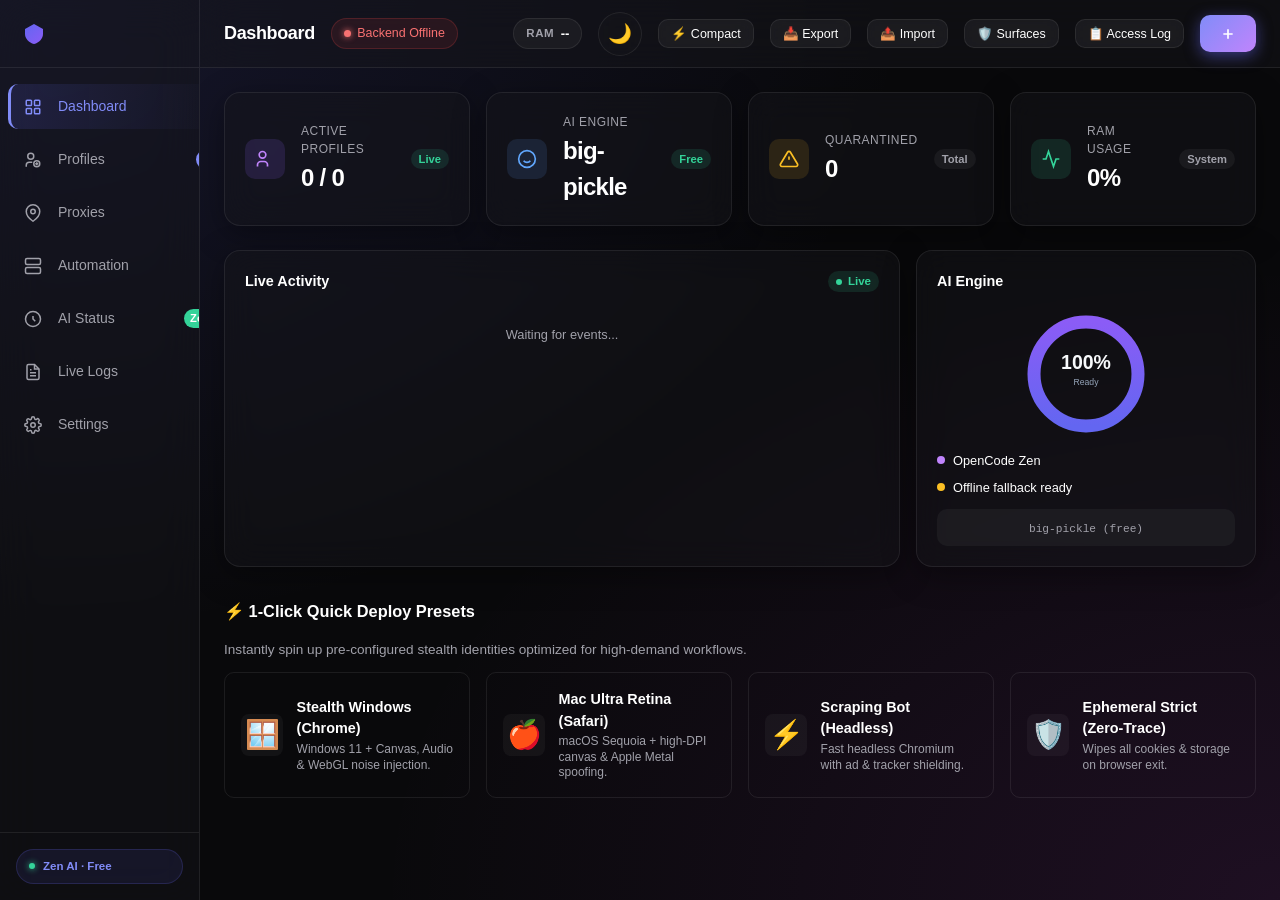
==== commit 3f3bbd7e: "feat: complete brutal 10-level anti-detect test suite, audit report docx, and engine enhancements" ====
--- a/frontend/index.html
+++ b/frontend/index.html
@@ -4,7 +4,7 @@
     <meta charset="UTF-8">
     <meta name="viewport" content="width=device-width, initial-scale=1.0">
     <title>GhostBrowser — AI Anti-Detect Dashboard</title>
-    <meta name="description" content="AI-powered anti-detect browser management dashboard powered by Kimi AI via Cloudflare.">
+    <meta name="description" content="AI-powered anti-detect browser management dashboard powered by free OpenCode Zen models.">
     <link rel="stylesheet" href="style.css?v=1.3">
 </head>
 <body>
@@ -24,36 +24,37 @@
             </svg>
         </div>
         <span class="logo-text">GhostBrowser</span>
+        <button class="sidebar-toggle-btn" id="btn-collapse-sidebar" data-action="toggleSidebar" title="Toggle mini sidebar mode" aria-label="Toggle Sidebar">◀</button>
     </div>
 
     <nav class="sidebar-nav">
-        <a class="nav-item active" data-page="dashboard" onclick="navigate('dashboard')" role="button" tabindex="0" aria-label="Dashboard" title="Dashboard">
+        <a class="nav-item active" data-page="dashboard" role="button" tabindex="0" aria-label="Dashboard" title="Dashboard">
             <svg class="nav-icon" viewBox="0 0 24 24" fill="none" stroke="currentColor" stroke-width="2"><rect x="3" y="3" width="7" height="7" rx="1"/><rect x="14" y="3" width="7" height="7" rx="1"/><rect x="3" y="14" width="7" height="7" rx="1"/><rect x="14" y="14" width="7" height="7" rx="1"/></svg>
             <span class="nav-label">Dashboard</span>
         </a>
-        <a class="nav-item" data-page="profiles" onclick="navigate('profiles')" role="button" tabindex="0" aria-label="Profiles" title="Profiles">
+        <a class="nav-item" data-page="profiles" role="button" tabindex="0" aria-label="Profiles" title="Profiles">
             <svg class="nav-icon" viewBox="0 0 24 24" fill="none" stroke="currentColor" stroke-width="2"><circle cx="9" cy="7" r="4"/><path d="M3 21v-2a4 4 0 0 1 4-4h4"/><circle cx="17" cy="17" r="4"/><path d="M15 17h4M17 15v4"/></svg>
             <span class="nav-label">Profiles</span>
             <span class="nav-badge" id="sidebar-profile-count">0</span>
         </a>
-        <a class="nav-item" data-page="proxies" onclick="navigate('proxies')" role="button" tabindex="0" aria-label="Proxies" title="Proxies">
+        <a class="nav-item" data-page="proxies" role="button" tabindex="0" aria-label="Proxies" title="Proxies">
             <svg class="nav-icon" viewBox="0 0 24 24" fill="none" stroke="currentColor" stroke-width="2"><path d="M21 10c0 7-9 13-9 13S3 17 3 10a9 9 0 0 1 18 0z"/><circle cx="12" cy="10" r="3"/></svg>
             <span class="nav-label">Proxies</span>
         </a>
-        <a class="nav-item" data-page="automation" onclick="navigate('automation')" role="button" tabindex="0" aria-label="Automation" title="Automation">
+        <a class="nav-item" data-page="automation" role="button" tabindex="0" aria-label="Automation" title="Automation">
             <svg class="nav-icon" viewBox="0 0 24 24" fill="none" stroke="currentColor" stroke-width="2"><rect x="2" y="2" width="20" height="8" rx="2" ry="2"/><rect x="2" y="14" width="20" height="8" rx="2" ry="2"/><line x1="6" y1="6" x2="6.01" y2="6"/><line x1="6" y1="18" x2="6.01" y2="18"/></svg>
             <span class="nav-label">Automation</span>
         </a>
-        <a class="nav-item" data-page="ai-status" onclick="navigate('ai-status')" role="button" tabindex="0" aria-label="AI Status" title="AI Status">
+        <a class="nav-item" data-page="ai-status" role="button" tabindex="0" aria-label="AI Status" title="AI Status">
             <svg class="nav-icon" viewBox="0 0 24 24" fill="none" stroke="currentColor" stroke-width="2"><path d="M12 2a10 10 0 1 0 0 20 10 10 0 0 0 0-20z"/><path d="M12 8v4l3 3"/></svg>
             <span class="nav-label">AI Status</span>
-            <span class="nav-badge pulse-green" id="sidebar-cf-count">...</span>
+            <span class="nav-badge pulse-green">Zen</span>
         </a>
-        <a class="nav-item" data-page="logs" onclick="navigate('logs')" role="button" tabindex="0" aria-label="Live Logs" title="Live Logs">
+        <a class="nav-item" data-page="logs" role="button" tabindex="0" aria-label="Live Logs" title="Live Logs">
             <svg class="nav-icon" viewBox="0 0 24 24" fill="none" stroke="currentColor" stroke-width="2"><path d="M14 2H6a2 2 0 0 0-2 2v16a2 2 0 0 0 2 2h12a2 2 0 0 0 2-2V8z"/><polyline points="14 2 14 8 20 8"/><line x1="16" y1="13" x2="8" y2="13"/><line x1="16" y1="17" x2="8" y2="17"/><polyline points="10 9 9 9 8 9"/></svg>
             <span class="nav-label">Live Logs</span>
         </a>
-        <a class="nav-item" data-page="settings" onclick="navigate('settings')" role="button" tabindex="0" aria-label="Settings" title="Settings">
+        <a class="nav-item" data-page="settings" role="button" tabindex="0" aria-label="Settings" title="Settings">
             <svg class="nav-icon" viewBox="0 0 24 24" fill="none" stroke="currentColor" stroke-width="2"><circle cx="12" cy="12" r="3"/><path d="M19.4 15a1.65 1.65 0 0 0 .33 1.82l.06.06a2 2 0 0 1-2.83 2.83l-.06-.06a1.65 1.65 0 0 0-1.82-.33 1.65 1.65 0 0 0-1 1.51V21a2 2 0 0 1-4 0v-.09A1.65 1.65 0 0 0 9 19.4a1.65 1.65 0 0 0-1.82.33l-.06.06a2 2 0 0 1-2.83-2.83l.06-.06A1.65 1.65 0 0 0 4.68 15a1.65 1.65 0 0 0-1.51-1H3a2 2 0 0 1 0-4h.09A1.65 1.65 0 0 0 4.6 9a1.65 1.65 0 0 0-.33-1.82l-.06-.06a2 2 0 0 1 2.83-2.83l.06.06A1.65 1.65 0 0 0 9 4.68a1.65 1.65 0 0 0 1-1.51V3a2 2 0 0 1 4 0v.09a1.65 1.65 0 0 0 1 1.51 1.65 1.65 0 0 0 1.82-.33l.06-.06a2 2 0 0 1 2.83 2.83l-.06.06A1.65 1.65 0 0 0 19.4 9a1.65 1.65 0 0 0 1.51 1H21a2 2 0 0 1 0 4h-.09a1.65 1.65 0 0 0-1.51 1z"/></svg>
             <span class="nav-label">Settings</span>
         </a>
@@ -62,7 +63,7 @@
     <div class="sidebar-footer">
         <div class="ai-mode-badge">
             <div class="ai-dot"></div>
-            <span>Kimi via Cloudflare</span>
+            <span>Zen AI · Free</span>
         </div>
     </div>
 </aside>
@@ -84,10 +85,13 @@
                 <span class="topbar-stat-label">RAM</span>
                 <span class="topbar-stat-value" id="topbar-ram">--</span>
             </div>
-            <button class="theme-toggle" onclick="toggleTheme()" title="Toggle theme" aria-label="Toggle color theme">🌙</button>
-            <button class="btn-secondary" onclick="openSurfacesModal()" title="Fingerprint surfaces" aria-label="Fingerprint surfaces" style="padding:0.4rem 0.75rem;font-size:0.78rem;">🛡️ Surfaces</button>
-            <button class="btn-secondary" onclick="openAccessLogModal()" title="Per-site API access log" aria-label="Per-site API access log" style="padding:0.4rem 0.75rem;font-size:0.78rem;">📋 Access Log</button>
-            <button class="btn-primary topbar-create-button" onclick="openCreateModal()" aria-label="New AI Profile">
+            <button class="theme-toggle" data-action="toggleTheme" title="Toggle theme" aria-label="Toggle color theme">🌙</button>
+            <button class="btn-secondary toolbar-compact" id="btn-compact-mode" data-action="toggleCompactMode" title="Toggle Laptop Compact Mode" aria-label="Laptop Compact Mode">⚡ Compact</button>
+            <button class="btn-secondary toolbar-compact" id="btn-export-profiles" data-action="exportProfiles" title="Export Profiles (JSON)" aria-label="Export Profiles">📥 Export</button>
+            <button class="btn-secondary toolbar-compact" id="btn-import-profiles" data-action="openImportModal" title="Import Profiles (JSON)" aria-label="Import Profiles">📤 Import</button>
+            <button class="btn-secondary toolbar-compact" data-action="openSurfacesModal" title="Fingerprint surfaces" aria-label="Fingerprint surfaces">🛡️ Surfaces</button>
+            <button class="btn-secondary toolbar-compact" data-action="openAccessLogModal" title="Per-site API access log" aria-label="Per-site API access log">📋 Access Log</button>
+            <button class="btn-primary topbar-create-button" data-action="openCreateModal" aria-label="New AI Profile">
                 <svg width="16" height="16" viewBox="0 0 24 24" fill="none" stroke="currentColor" stroke-width="2.5"><path d="M12 5v14M5 12h14"/></svg>
                 <span class="topbar-action-label">New AI Profile</span>
             </button>
@@ -108,10 +112,10 @@
             <div class="stat-card">
                 <div class="stat-icon blue"><svg viewBox="0 0 24 24" fill="none" stroke="currentColor" stroke-width="2"><path d="M12 2a10 10 0 1 0 0 20 10 10 0 0 0 0-20z"/><path d="M8 14s1.5 2 4 2 4-2 4-2"/><line x1="9" y1="9" x2="9.01" y2="9"/><line x1="15" y1="9" x2="15.01" y2="9"/></svg></div>
                 <div class="stat-body">
-                    <div class="stat-label">Kimi Accounts Healthy</div>
-                    <div class="stat-value" id="stat-cf-healthy">-- / --</div>
-                </div>
-                <div class="stat-trend up" id="stat-cf-trend">OK</div>
+                    <div class="stat-label">AI Engine</div>
+                    <div class="stat-value">big-pickle</div>
+                </div>
+                <div class="stat-trend up">Free</div>
             </div>
             <div class="stat-card">
                 <div class="stat-icon amber"><svg viewBox="0 0 24 24" fill="none" stroke="currentColor" stroke-width="2"><path d="M10.29 3.86L1.82 18a2 2 0 0 0 1.71 3h16.94a2 2 0 0 0 1.71-3L13.71 3.86a2 2 0 0 0-3.42 0z"/><line x1="12" y1="9" x2="12" y2="13"/><line x1="12" y1="17" x2="12.01" y2="17"/></svg></div>
@@ -144,28 +148,65 @@
 
             <div class="glass-card cf-ring-card">
                 <div class="card-header">
-                    <h3>Cloudflare AI Pool</h3>
+                    <h3>AI Engine</h3>
                 </div>
                 <div class="ring-chart-container">
                     <svg class="ring-chart" viewBox="0 0 120 120" id="cf-ring-svg">
                         <circle cx="60" cy="60" r="48" fill="none" stroke="rgba(255,255,255,0.05)" stroke-width="12"/>
-                        <circle cx="60" cy="60" r="48" fill="none" stroke="url(#ringGrad)" stroke-width="12" stroke-linecap="round" stroke-dasharray="301.59" stroke-dashoffset="301.59" id="cf-ring-arc" style="transform: rotate(-90deg); transform-origin: 60px 60px;"/>
+                        <circle class="ring-arc" cx="60" cy="60" r="48" fill="none" stroke="url(#ringGrad)" stroke-width="12" stroke-linecap="round" stroke-dasharray="301.59" stroke-dashoffset="0" id="cf-ring-arc"/>
                         <defs>
                             <linearGradient id="ringGrad" x1="0%" y1="0%" x2="100%" y2="0%">
                                 <stop offset="0%" stop-color="#6366f1"/>
                                 <stop offset="100%" stop-color="#8b5cf6"/>
                             </linearGradient>
                         </defs>
-                        <text x="60" y="55" text-anchor="middle" fill="#f8fafc" font-size="18" font-weight="700" id="cf-ring-pct">--%</text>
-                        <text x="60" y="70" text-anchor="middle" fill="#94a3b8" font-size="8">Healthy</text>
+                        <text x="60" y="55" text-anchor="middle" fill="#f8fafc" font-size="18" font-weight="700">100%</text>
+                        <text x="60" y="70" text-anchor="middle" fill="#94a3b8" font-size="8">Ready</text>
                     </svg>
                 </div>
                 <div class="ring-legend">
-                    <div class="legend-item"><div class="legend-dot violet"></div><span id="cf-legend-healthy">-- Healthy</span></div>
-                    <div class="legend-item"><div class="legend-dot amber"></div><span id="cf-legend-cooldown">-- On Cooldown</span></div>
+                    <div class="legend-item"><div class="legend-dot violet"></div><span>OpenCode Zen</span></div>
+                    <div class="legend-item"><div class="legend-dot amber"></div><span>Offline fallback ready</span></div>
                 </div>
                 <div class="model-info">
-                    <span class="mono">@cf/moonshotai/kimi-k2.7-code</span>
+                    <span class="mono">big-pickle (free)</span>
+                </div>
+            </div>
+        </div>
+
+        <div class="quick-presets-section" id="quick-presets-section">
+            <h3 class="section-heading icon-heading">
+                ⚡ 1-Click Quick Deploy Presets
+            </h3>
+            <p class="muted-copy">Instantly spin up pre-configured stealth identities optimized for high-demand workflows.</p>
+            <div class="presets-grid">
+                <div class="preset-card" data-action="createPreset" data-params='["stealth_windows"]' role="button" tabindex="0">
+                    <div class="preset-icon">🪟</div>
+                    <div class="preset-info">
+                        <div class="preset-title">Stealth Windows (Chrome)</div>
+                        <div class="preset-desc">Windows 11 + Canvas, Audio & WebGL noise injection.</div>
+                    </div>
+                </div>
+                <div class="preset-card" data-action="createPreset" data-params='["mac_retina"]' role="button" tabindex="0">
+                    <div class="preset-icon">🍎</div>
+                    <div class="preset-info">
+                        <div class="preset-title">Mac Ultra Retina (Safari)</div>
+                        <div class="preset-desc">macOS Sequoia + high-DPI canvas & Apple Metal spoofing.</div>
+                    </div>
+                </div>
+                <div class="preset-card" data-action="createPreset" data-params='["scraping_bot"]' role="button" tabindex="0">
+                    <div class="preset-icon">⚡</div>
+                    <div class="preset-info">
+                        <div class="preset-title">Scraping Bot (Headless)</div>
+                        <div class="preset-desc">Fast headless Chromium with ad & tracker shielding.</div>
+                    </div>
+                </div>
+                <div class="preset-card" data-action="createPreset" data-params='["strict_privacy"]' role="button" tabindex="0">
+                    <div class="preset-icon">🛡️</div>
+                    <div class="preset-info">
+                        <div class="preset-title">Ephemeral Strict (Zero-Trace)</div>
+                        <div class="preset-desc">Wipes all cookies & storage on browser exit.</div>
+                    </div>
                 </div>
             </div>
         </div>
@@ -174,43 +215,54 @@
     <!-- PAGE: PROFILES -->
     <section class="page" id="page-profiles">
         <div class="page-toolbar">
-            <div style="display: flex; gap: 1rem; align-items: center;">
+            <div class="toolbar-controls">
                 <div class="search-box">
                     <svg width="16" height="16" viewBox="0 0 24 24" fill="none" stroke="currentColor" stroke-width="2"><circle cx="11" cy="11" r="8"/><path d="m21 21-4.35-4.35"/></svg>
-                    <input type="text" id="profile-search" placeholder="Search profiles..." oninput="filterProfiles()">
+                    <input type="text" id="profile-search" placeholder="Search profiles..." data-action="filterProfiles">
                 </div>
                 <span class="profile-count-label" id="profile-count-label">0 profiles</span>
-                <label style="display: flex; align-items: center; gap: 8px; margin-right: 10px; cursor: pointer; color: var(--text-muted); font-size: 0.85rem;">
-                    <input type="checkbox" id="auto-replenish-toggle" onchange="toggleAutoReplenish()">
+                <label class="auto-replenish-control">
+                    <input type="checkbox" id="auto-replenish-toggle" data-action="toggleAutoReplenish">
                     Auto-Replenish
                 </label>
             </div>
 
-            <div style="display: flex; gap: 1rem; align-items: center;">
-                <div id="bulk-actions" style="display: none; gap: 0.5rem;">
-                    <button class="btn-ghost" onclick="bulkLaunch()">▶ Launch Selected</button>
-                    <button class="btn-ghost" onclick="bulkPinSelected()">📌 Pin Selected</button>
-                    <button class="btn-primary" onclick="openRunMacroModal()">🤖 Run Macro</button>
-                    <button class="btn-ghost stop" onclick="bulkDelete()">❌ Delete Selected</button>
-                </div>
-                <button class="btn-primary" onclick="openCreateModal()">
+            <div class="toolbar-controls">
+                <div id="bulk-actions" class="bulk-actions" hidden>
+                    <button class="btn-ghost" data-action="bulkLaunch">▶ Launch Selected</button>
+                    <button class="btn-ghost" data-action="bulkPinSelected">📌 Pin Selected</button>
+                    <button class="btn-primary" data-action="openRunMacroModal">🤖 Run Macro</button>
+                    <button class="btn-ghost stop" data-action="bulkDelete">❌ Delete Selected</button>
+                </div>
+                <button class="btn-primary" data-action="openCreateModal">
                     <svg width="16" height="16" viewBox="0 0 24 24" fill="none" stroke="currentColor" stroke-width="2.5"><path d="M12 5v14M5 12h14"/></svg>
                     New Profile
                 </button>
             </div>
         </div>
+
+        <!-- FILTER CHIPS -->
+        <div class="filter-chips-row" id="profile-filter-chips">
+            <button class="filter-chip active" id="filter-chip-all" data-action="setProfileFilter" data-params='["all"]'>All <span class="filter-chip-count" id="count-chip-all">0</span></button>
+            <button class="filter-chip" id="filter-chip-running" data-action="setProfileFilter" data-params='["running"]'>🟢 Running <span class="filter-chip-count" id="count-chip-running">0</span></button>
+            <button class="filter-chip" id="filter-chip-stopped" data-action="setProfileFilter" data-params='["stopped"]'>⚪ Stopped <span class="filter-chip-count" id="count-chip-stopped">0</span></button>
+            <button class="filter-chip" id="filter-chip-windows" data-action="setProfileFilter" data-params='["windows"]'>🪟 Windows <span class="filter-chip-count" id="count-chip-windows">0</span></button>
+            <button class="filter-chip" id="filter-chip-mac" data-action="setProfileFilter" data-params='["mac"]'>🍎 Mac <span class="filter-chip-count" id="count-chip-mac">0</span></button>
+            <button class="filter-chip" id="filter-chip-proxied" data-action="setProfileFilter" data-params='["proxied"]'>🌐 Proxied <span class="filter-chip-count" id="count-chip-proxied">0</span></button>
+        </div>
+
         <div class="table-container">
             <table class="data-table">
                 <thead>
                     <tr>
-                        <th style="width: 40px;"><input type="checkbox" id="select-all" onclick="toggleSelectAll()"></th>
+                        <th class="select-column"><input type="checkbox" id="select-all" data-action="toggleSelectAll"></th>
                         <th>Profile Name</th>
                         <th>Tags</th>
                         <th>Status</th>
                         <th>Privacy</th>
                         <th>Proxy</th>
                         <th>Fingerprint OS</th>
-                        <th style="text-align: right;">Actions</th>
+                        <th class="actions-column">Actions</th>
                     </tr>
                 </thead>
                 <tbody id="profiles-grid">
@@ -219,24 +271,40 @@
             </table>
         </div>
 
-        <div class="empty-state" id="profiles-empty" style="display: none;">
+        <div class="empty-state" id="profiles-empty" hidden>
             <div class="empty-icon">👻</div>
             <h3>No Profiles Yet</h3>
             <p>Create your first AI-generated privacy profile.</p>
-            <button class="btn-primary" onclick="openCreateModal()">Generate with Kimi AI</button>
+            <button class="btn-primary" data-action="openCreateModal">Generate with Zen AI</button>
+        </div>
+
+        <!-- FLOATING BULK ACTIONS BAR -->
+        <div class="bulk-floating-bar" id="bulk-floating-bar" hidden>
+            <div class="bulk-floating-info">
+                <span class="bulk-selected-badge" id="bulk-selected-count">0</span>
+                <span>selected</span>
+            </div>
+            <div class="bulk-floating-actions">
+                <button class="btn-primary btn-sm" data-action="bulkLaunch">▶ Launch</button>
+                <button class="btn-secondary btn-sm" data-action="bulkStopSelected">⏹ Stop</button>
+                <button class="btn-secondary btn-sm" data-action="bulkClearCacheSelected">🧹 Clear Cache</button>
+                <button class="btn-secondary btn-sm" data-action="bulkPinSelected">📌 Pin</button>
+                <button class="btn-secondary btn-sm" data-action="openRunMacroModal">🤖 Macro</button>
+                <button class="btn-ghost btn-sm stop" data-action="bulkDelete">❌ Delete</button>
+            </div>
         </div>
     </section>
 
     <!-- PAGE: MACROS -->
-    <section class="page" id="page-macros" style="display: none;">
+    <section class="page" id="page-macros" hidden>
         <div class="page-toolbar">
-            <h2 style="margin:0;font-size:1rem;font-weight:600;">Automation Macros</h2>
-            <div style="display: flex; gap: 0.5rem;">
-                <button class="btn-secondary" onclick="openScheduleModal()">
+            <h2 class="toolbar-heading">Automation Macros</h2>
+            <div class="button-group-sm">
+                <button class="btn-secondary" data-action="openScheduleModal">
                     <svg width="16" height="16" viewBox="0 0 24 24" fill="none" stroke="currentColor" stroke-width="2"><circle cx="12" cy="12" r="10"/><polyline points="12 6 12 12 16 14"/></svg>
                     Schedule Job
                 </button>
-                <button class="btn-primary btn-glow" onclick="openMacroModal()">
+                <button class="btn-primary btn-glow" data-action="openMacroModal">
                     <svg width="16" height="16" viewBox="0 0 24 24" fill="none" stroke="currentColor" stroke-width="2"><line x1="12" y1="5" x2="12" y2="19"/><line x1="5" y1="12" x2="19" y2="12"/></svg>
                     New Macro
                 </button>
@@ -250,16 +318,16 @@
                         <th>Macro Name</th>
                         <th>Description</th>
                         <th>Steps Count</th>
-                        <th style="text-align:right">Actions</th>
+                        <th class="actions-column">Actions</th>
                     </tr>
                 </thead>
                 <tbody id="macros-grid-old">
-                    <tr><td colspan="4" style="text-align:center;padding:2rem;color:var(--text-muted);">No macros created yet.</td></tr>
+                    <tr><td colspan="4" class="table-empty">No macros created yet.</td></tr>
                 </tbody>
             </table>
         </div>
 
-        <h3 style="margin-top: 2rem; margin-bottom: 1rem;">Scheduled Jobs ⏰</h3>
+        <h3 class="section-heading">Scheduled Jobs ⏰</h3>
         <div class="table-container">
             <table class="data-table">
                 <thead>
@@ -268,11 +336,11 @@
                         <th>Macro Name</th>
                         <th>Profiles Target</th>
                         <th>Cron Schedule</th>
-                        <th style="text-align:right">Actions</th>
+                        <th class="actions-column">Actions</th>
                     </tr>
                 </thead>
                 <tbody id="schedules-grid-old">
-                    <tr><td colspan="5" style="text-align:center;padding:2rem;color:var(--text-muted);">No active scheduled jobs.</td></tr>
+                    <tr><td colspan="5" class="table-empty">No active scheduled jobs.</td></tr>
                 </tbody>
             </table>
         </div>
@@ -281,21 +349,21 @@
     <!-- PAGE: PROXIES -->
     <section class="page" id="page-proxies">
         <div class="page-toolbar">
-            <h2 style="margin:0;font-size:1rem;font-weight:600;">Proxy Pool</h2>
-            <button class="btn-secondary" onclick="testAllProxies()">Test All Proxies</button>
+            <h2 class="toolbar-heading">Proxy Pool</h2>
+            <button class="btn-secondary" id="btn-test-proxies" data-action="testAllProxies">Test All Proxies</button>
         </div>
         <div class="two-col-grid">
             <div class="glass-card">
                 <div class="card-header"><h3>Import Proxies</h3></div>
-                <p style="color:var(--text-muted);font-size:0.85rem;margin-top:0;">Format: <span class="mono">ip:port</span> or <span class="mono">ip:port:user:pass</span> (one per line)</p>
+                <p class="muted-copy no-top-margin">Format: <span class="mono">ip:port</span> or <span class="mono">ip:port:user:pass</span> (one per line)</p>
                 <textarea id="proxy-import-text" class="proxy-textarea" placeholder="1.2.3.4:8080&#10;5.6.7.8:3128:user:pass&#10;..."></textarea>
-                <button class="btn-primary" style="margin-top:1rem;width:100%;" onclick="importProxies()">Import Proxies</button>
-
-                <hr style="border:0;border-top:1px solid var(--border-color);margin:1.5rem 0;">
+                <button class="btn-primary full-width top-margin" data-action="importProxies">Import Proxies</button>
+
+                <hr class="section-divider">
 
                 <div class="card-header"><h3>Auto-Scrape Free Proxies</h3></div>
-                <p style="color:var(--text-muted);font-size:0.85rem;margin-top:0;">Scrapes and tests thousands of public proxies, saving only the anonymous ones to your pool.</p>
-                <button class="btn-primary btn-glow" style="margin-top:0.5rem;width:100%;background:linear-gradient(135deg, #f59e0b, #d97706);" id="btn-scrape-proxies" onclick="scrapeFreeProxies()">
+                <p class="muted-copy no-top-margin">Scrapes and tests thousands of public proxies, saving only the anonymous ones to your pool.</p>
+                <button class="btn-primary btn-glow scraper-button" id="btn-scrape-proxies" data-action="scrapeFreeProxies">
                     <svg width="16" height="16" viewBox="0 0 24 24" fill="none" stroke="currentColor" stroke-width="2"><circle cx="12" cy="12" r="10"/><path d="M16.2 7.8l-2 6.3-6.4 2.1 2-6.3z"/></svg>
                     Start Free Scraper
                 </button>
@@ -308,11 +376,11 @@
             </div>
         </div>
 
-        <h3 style="margin-top: 2rem; margin-bottom: 1rem; display: flex; align-items: center; gap: 0.5rem;">
+        <h3 class="section-heading icon-heading">
             <svg width="20" height="20" viewBox="0 0 24 24" fill="none" stroke="var(--primary)" stroke-width="2"><polygon points="12 2 2 7 12 12 22 7 12 2"/><polyline points="2 17 12 22 22 17"/><polyline points="2 12 12 17 22 12"/></svg>
             Titan Proxies Database
         </h3>
-        <p style="color:var(--text-muted);font-size:0.85rem;margin-top:-0.5rem;margin-bottom:1rem;">Live feed from your local <span class="mono">proxies.db</span> maintained by the Titan Scraper.</p>
+        <p class="muted-copy titan-copy">Live feed from your local <span class="mono">proxies.db</span> maintained by the Titan Scraper.</p>
 
         <div class="table-container">
             <table class="data-table">
@@ -327,7 +395,7 @@
                     </tr>
                 </thead>
                 <tbody id="titan-proxies-grid">
-                    <tr><td colspan="6" style="text-align:center;padding:2rem;color:var(--text-muted);">Loading Titan Proxies...</td></tr>
+                    <tr><td colspan="6" class="table-empty">Loading Titan Proxies...</td></tr>
                 </tbody>
             </table>
         </div>
@@ -335,25 +403,25 @@
 
     <!-- PAGE: AUTOMATION -->
     <section class="page" id="page-automation">
-        <div class="page-toolbar" style="margin-bottom:1.5rem;">
+        <div class="page-toolbar automation-toolbar">
             <div class="tabs">
-                <button class="modal-tab active" data-tab="macros" onclick="switchAutomationTab('macros')">Macros</button>
-                <button class="modal-tab" data-tab="schedules" onclick="switchAutomationTab('schedules')">Cron Schedules</button>
-                <button class="modal-tab" data-tab="cookie-robot" onclick="switchAutomationTab('cookie-robot')">Cookie Robot</button>
-                <button class="modal-tab" data-tab="sync" onclick="switchAutomationTab('sync')">Synchronizer</button>
+                <button class="modal-tab active" data-tab="macros" data-action="switchAutomationTab" data-params='["macros"]'>Macros</button>
+                <button class="modal-tab" data-tab="schedules" data-action="switchAutomationTab" data-params='["schedules"]'>Cron Schedules</button>
+                <button class="modal-tab" data-tab="cookie-robot" data-action="switchAutomationTab" data-params='["cookie-robot"]'>Cookie Robot</button>
+                <button class="modal-tab" data-tab="sync" data-action="switchAutomationTab" data-params='["sync"]'>Synchronizer</button>
             </div>
             <div id="automation-macros-actions">
-                <button class="btn-primary" onclick="openMacroModal()">+ Create Macro</button>
-            </div>
-            <div id="automation-schedules-actions" style="display:none;">
-                <button class="btn-primary" onclick="openScheduleModal()">+ New Schedule</button>
-            </div>
-            <div id="automation-cookie-robot-actions" style="display:none;">
-                <button class="btn-primary" onclick="startCookieRobotWarming()">▶ Start Warming</button>
-            </div>
-            <div id="automation-sync-actions" style="display:none;">
-                <button class="btn-primary" onclick="startSyncSessionWrapper()">▶ Start Sync</button>
-                <button class="btn-secondary" onclick="stopSyncSession()">⏹ Stop Sync</button>
+                <button class="btn-primary" data-action="openMacroModal">+ Create Macro</button>
+            </div>
+            <div id="automation-schedules-actions" hidden>
+                <button class="btn-primary" data-action="openScheduleModal">+ New Schedule</button>
+            </div>
+            <div id="automation-cookie-robot-actions" hidden>
+                <button class="btn-primary" data-action="startCookieRobotWarming">▶ Start Warming</button>
+            </div>
+            <div id="automation-sync-actions" hidden>
+                <button class="btn-primary" data-action="startSyncSessionWrapper">▶ Start Sync</button>
+                <button class="btn-secondary" data-action="stopSyncSession">⏹ Stop Sync</button>
             </div>
         </div>
 
@@ -370,7 +438,7 @@
                         </tr>
                     </thead>
                     <tbody id="macros-grid">
-                        <tr><td colspan="4" style="text-align:center;padding:2rem;color:var(--text-muted);">Loading Macros...</td></tr>
+                        <tr><td colspan="4" class="table-empty">Loading Macros...</td></tr>
                     </tbody>
                 </table>
             </div>
@@ -390,7 +458,7 @@
                         </tr>
                     </thead>
                     <tbody id="schedules-grid">
-                        <tr><td colspan="5" style="text-align:center;padding:2rem;color:var(--text-muted);">Loading Schedules...</td></tr>
+                        <tr><td colspan="5" class="table-empty">Loading Schedules...</td></tr>
                     </tbody>
                 </table>
             </div>
@@ -398,20 +466,20 @@
 
         <!-- COOKIE ROBOT TAB -->
         <div id="auto-tab-cookie-robot" class="tab-content">
-            <div class="glass-card" style="margin-bottom:1.5rem;">
+            <div class="glass-card card-spaced">
                 <div class="card-header">
                     <h3>🍪 Cookie Robot — Auto Warming</h3>
                     <div class="badge-count" id="cookie-robot-profile-count">0 selected</div>
                 </div>
-                <p style="color:var(--text-muted);font-size:0.85rem;margin-bottom:1rem;">
+                <p class="muted-copy bottom-margin">
                     Visits the configured sites to build cookie history for repeat-session testing. Select profiles on the Profiles page before starting.
                 </p>
-                <div style="display:flex;gap:0.75rem;margin-bottom:1rem;">
-                    <button class="btn-primary" onclick="startCookieRobotWarming()">
+                <div class="button-row bottom-margin">
+                    <button class="btn-primary" data-action="startCookieRobotWarming">
                         <svg width="16" height="16" viewBox="0 0 24 24" fill="none" stroke="currentColor" stroke-width="2"><path d="M12 2a10 10 0 1 0 0 20 10 10 0 0 0 0-20z"/><path d="m8 12 3 3 5-6"/></svg>
                         Start Warming Selected Profiles
                     </button>
-                    <button class="btn-secondary" onclick="fetchCookieRobotStatus()">↻ Refresh Status</button>
+                    <button class="btn-secondary" data-action="fetchCookieRobotStatus">↻ Refresh Status</button>
                 </div>
             </div>
 
@@ -420,7 +488,7 @@
                     <h3>Warming Progress</h3>
                     <div class="live-badge"><div class="live-dot"></div>Live</div>
                 </div>
-                <div id="cookie-robot-widget" style="display:flex;flex-direction:column;gap:0.75rem;">
+                <div id="cookie-robot-widget" class="cookie-robot-list">
                     <div class="empty-state-small">No warming in progress. Click "Start Warming" to begin.</div>
                 </div>
             </div>
@@ -428,24 +496,24 @@
 
         <!-- SYNCHRONIZER TAB -->
         <div id="auto-tab-sync" class="tab-content">
-            <div class="glass-card" style="margin-bottom:1.5rem;">
+            <div class="glass-card card-spaced">
                 <div class="card-header">
                     <h3>🔄 Synchronizer</h3>
                 </div>
-                <p style="color:var(--text-muted);font-size:0.85rem;margin-bottom:1rem;">
+                <p class="muted-copy bottom-margin">
                     Synchronize profile states across all running instances. Keeps cookies, localStorage, and session data consistent.
                 </p>
                 <div class="sync-control-panel">
                     <div class="sync-indicator" id="sync-indicator"></div>
-                    <span style="font-weight:600;font-size:0.875rem;" id="sync-status-text">Sync Inactive</span>
-                    <span style="color:var(--text-muted);font-size:0.8rem;margin-left:auto;" id="sync-profile-count">0 profiles in sync</span>
-                </div>
-                <div style="display:flex;gap:0.75rem;">
-                    <button class="btn-primary" onclick="startSyncSessionWrapper()">
+                    <span class="sync-status-text" id="sync-status-text">Sync Inactive</span>
+                    <span class="sync-profile-count" id="sync-profile-count">0 profiles in sync</span>
+                </div>
+                <div class="button-row">
+                    <button class="btn-primary" data-action="startSyncSessionWrapper">
                         <svg width="16" height="16" viewBox="0 0 24 24" fill="none" stroke="currentColor" stroke-width="2"><polygon points="5 3 19 12 5 21 5 3"/></svg>
                         Start Sync
                     </button>
-                    <button class="btn-secondary" onclick="stopSyncSession()">
+                    <button class="btn-secondary" data-action="stopSyncSession">
                         <svg width="16" height="16" viewBox="0 0 24 24" fill="none" stroke="currentColor" stroke-width="2"><rect x="6" y="6" width="12" height="12" rx="2"/></svg>
                         Stop Sync
                     </button>
@@ -458,46 +526,46 @@
     <!-- PAGE: AI STATUS -->
     <section class="page" id="page-ai-status">
         <div class="page-toolbar">
-            <h2 style="margin:0;font-size:1rem;font-weight:600;">Cloudflare Kimi AI Account Pool</h2>
-            <button class="btn-secondary" onclick="fetchCFStatus()">Refresh</button>
-        </div>
-        <div class="stats-grid" style="grid-template-columns: repeat(4, 1fr); margin-bottom: 1.5rem;">
+            <h2 class="toolbar-heading">Zen AI Status</h2>
+            <button class="btn-secondary" data-action="fetchCFStatus">Refresh</button>
+        </div>
+        <div class="stats-grid ai-stats-grid">
             <div class="stat-card">
                 <div class="stat-icon violet"><svg viewBox="0 0 24 24" fill="none" stroke="currentColor" stroke-width="2"><path d="M12 3l2.8 5.7 6.2.9-4.5 4.4 1.1 6.2L12 17.3l-5.6 2.9 1.1-6.2L3 9.6l6.2-.9L12 3z"/></svg></div>
                 <div class="stat-body">
-                    <div class="stat-label">Healthy Priority</div>
-                    <div class="stat-value" id="cf-priority-count">-- / --</div>
+                    <div class="stat-label">Model</div>
+                    <div class="stat-value">big-pickle</div>
                 </div>
             </div>
             <div class="stat-card">
                 <div class="stat-icon green"><svg viewBox="0 0 24 24" fill="none" stroke="currentColor" stroke-width="2"><polyline points="20 6 9 17 4 12"/></svg></div>
                 <div class="stat-body">
-                    <div class="stat-label">Healthy Accounts</div>
-                    <div class="stat-value" id="cf-healthy-count">--</div>
+                    <div class="stat-label">Provider</div>
+                    <div class="stat-value">OpenCode Zen</div>
                 </div>
             </div>
             <div class="stat-card">
                 <div class="stat-icon amber"><svg viewBox="0 0 24 24" fill="none" stroke="currentColor" stroke-width="2"><circle cx="12" cy="12" r="10"/><line x1="12" y1="8" x2="12" y2="12"/><line x1="12" y1="16" x2="12.01" y2="16"/></svg></div>
                 <div class="stat-body">
-                    <div class="stat-label">On Cooldown</div>
-                    <div class="stat-value" id="cf-cooldown-count">--</div>
+                    <div class="stat-label">Offline Fallback</div>
+                    <div class="stat-value">Ready</div>
                 </div>
             </div>
             <div class="stat-card">
                 <div class="stat-icon violet"><svg viewBox="0 0 24 24" fill="none" stroke="currentColor" stroke-width="2"><path d="M20.84 4.61a5.5 5.5 0 0 0-7.78 0L12 5.67l-1.06-1.06a5.5 5.5 0 0 0-7.78 7.78l1.06 1.06L12 21.23l7.78-7.78 1.06-1.06a5.5 5.5 0 0 0 0-7.78z"/></svg></div>
                 <div class="stat-body">
-                    <div class="stat-label">Total Accounts</div>
-                    <div class="stat-value" id="cf-total-count">--</div>
+                    <div class="stat-label">Cost</div>
+                    <div class="stat-value">Free</div>
                 </div>
             </div>
         </div>
         <div class="glass-card">
             <div class="card-header">
-                <h3>Account Details</h3>
-                <div class="mono" style="font-size:0.75rem;color:var(--text-muted);">Model: @cf/moonshotai/kimi-k2.7-code</div>
+                <h3>Engine Details</h3>
+                <div class="mono model-label">Model: big-pickle (OpenCode Zen, free)</div>
             </div>
             <div id="cf-accounts-list" class="cf-accounts-list">
-                <div class="empty-state-small">Loading account data...</div>
+                <div class="empty-state-small">Profile generation uses the free OpenCode Zen endpoint with a built-in local deterministic generator as offline fallback. No third-party account pools are used.</div>
             </div>
         </div>
     </section>
@@ -506,17 +574,17 @@
     <section class="page" id="page-logs">
         <div class="page-toolbar">
             <div class="log-filters">
-                <button class="filter-btn active" data-filter="all" onclick="setLogFilter('all',this)">All</button>
-                <button class="filter-btn" data-filter="info" onclick="setLogFilter('info',this)">Info</button>
-                <button class="filter-btn" data-filter="warning" onclick="setLogFilter('warning',this)">Warnings</button>
-                <button class="filter-btn" data-filter="error" onclick="setLogFilter('error',this)">Errors</button>
-            </div>
-            <div style="display:flex;gap:0.5rem;">
-                <button class="btn-secondary" onclick="clearLogs()">Clear</button>
-                <button class="btn-secondary" onclick="exportLogs()">Export</button>
-            </div>
-        </div>
-        <div class="glass-card" style="padding:0;overflow:hidden;">
+                <button class="filter-btn active" data-filter="all" data-action="setLogFilter" data-params='["all","__ELEMENT__"]'>All</button>
+                <button class="filter-btn" data-filter="info" data-action="setLogFilter" data-params='["info","__ELEMENT__"]'>Info</button>
+                <button class="filter-btn" data-filter="warning" data-action="setLogFilter" data-params='["warning","__ELEMENT__"]'>Warnings</button>
+                <button class="filter-btn" data-filter="error" data-action="setLogFilter" data-params='["error","__ELEMENT__"]'>Errors</button>
+            </div>
+            <div class="button-group-sm">
+                <button class="btn-secondary" data-action="clearLogs">Clear</button>
+                <button class="btn-secondary" data-action="exportLogs">Export</button>
+            </div>
+        </div>
+        <div class="glass-card log-card">
             <div class="log-stream" id="log-stream">
                 <div class="log-entry info"><span class="log-ts">--:--:--</span><span class="log-msg">Log stream ready. Waiting for events...</span></div>
             </div>
@@ -527,22 +595,22 @@
     <section class="page" id="page-settings">
         <div class="settings-grid">
             <div class="glass-card">
-                <div class="card-header"><h3>🤖 Kimi AI Configuration</h3></div>
+                <div class="card-header"><h3>🤖 Zen AI Configuration</h3></div>
                 <div class="settings-group">
                     <label class="settings-label">Model Name</label>
-                    <input type="text" class="settings-input mono" value="@cf/moonshotai/kimi-k2.7-code" id="setting-model" readonly>
-                    <p class="settings-hint">Hosted on Cloudflare Workers AI. Uses the rotating priority pool first, then cooldown-aware fallbacks.</p>
+                    <input type="text" class="settings-input mono" value="big-pickle (free)" id="setting-model" readonly>
+                    <p class="settings-hint">Served by OpenCode Zen. If the network is unavailable, profiles fall back to the built-in local generator — creation never fails because of AI.</p>
                 </div>
                 <div class="settings-group">
                     <label class="settings-label">Credential Protection</label>
                     <input type="text" class="settings-input mono" id="setting-credential-store" value="Checking protected store..." readonly>
-                    <p class="settings-hint">Tokens are stored with Windows user-scoped DPAPI encryption and are never displayed here.</p>
+                    <p class="settings-hint">Credential storage is supported on Windows only, using user-scoped DPAPI encryption. Tokens are never displayed here.</p>
                 </div>
                 <div class="settings-group">
-                    <label class="settings-label">Kimi Generation Policy</label>
+                    <label class="settings-label">Zen Generation Policy</label>
                     <div class="toggle-row">
-                        <div class="toggle active" title="The primary create flow requests Kimi AI"></div>
-                        <span style="color:var(--success);font-size:0.85rem;font-weight:600;">PRIMARY CREATE FLOW — Kimi AI requested</span>
+                        <div class="toggle active" title="The primary create flow requests OpenCode Zen"></div>
+                        <span class="text-success status-copy">PRIMARY CREATE FLOW — Zen AI requested</span>
                     </div>
                 </div>
             </div>
@@ -557,7 +625,7 @@
                     <div class="toggle-item"><span>Battery Spoofing</span><div class="toggle active"></div></div>
                     <div class="toggle-item"><span>navigator.languages Sync</span><div class="toggle active"></div></div>
                     <div class="toggle-item"><span>Proxy Timezone Sync</span><div class="toggle active"></div></div>
-                    <div class="toggle-item" id="setting-use-virtual-keyboard" onclick="toggleVirtualKeyboardSetting()">
+                    <div class="toggle-item" id="setting-use-virtual-keyboard" data-action="toggleVirtualKeyboardSetting">
                         <span>Use Virtual Keyboard for Sensitive Fields</span>
                         <div class="toggle" id="toggle-use-virtual-keyboard"></div>
                     </div>
@@ -568,19 +636,19 @@
                 <div class="card-header"><h3>⚙️ Rotator Settings</h3></div>
                 <div class="settings-group">
                     <label class="settings-label">Max Concurrent Profiles</label>
-                    <div style="display:flex;align-items:center;gap:1rem;">
-                        <input type="range" id="setting-max-concurrent" min="1" max="50" value="15" oninput="document.getElementById('concurrent-val').innerText=this.value" style="flex:1;">
-                        <span id="concurrent-val" style="font-weight:700;color:var(--primary);min-width:2rem;text-align:center;">15</span>
+                    <div class="range-row">
+                        <input type="range" id="setting-max-concurrent" min="1" max="50" value="15" data-action="updateRangeValue" data-target="concurrent-val" class="range-input">
+                        <span id="concurrent-val" class="range-value">15</span>
                     </div>
                 </div>
                 <div class="settings-group">
                     <label class="settings-label">Session Timeout (minutes)</label>
-                    <div style="display:flex;align-items:center;gap:1rem;">
-                        <input type="range" id="setting-session-timeout" min="10" max="120" value="45" oninput="document.getElementById('timeout-val').innerText=this.value" style="flex:1;">
-                        <span id="timeout-val" style="font-weight:700;color:var(--primary);min-width:2rem;text-align:center;">45</span>
-                    </div>
-                </div>
-                <button class="btn-primary" style="width:100%;margin-top:0.5rem;" onclick="saveSettings()">Save Settings</button>
+                    <div class="range-row">
+                        <input type="range" id="setting-session-timeout" min="10" max="120" value="45" data-action="updateRangeValue" data-target="timeout-val" class="range-input">
+                        <span id="timeout-val" class="range-value">45</span>
+                    </div>
+                </div>
+                <button class="btn-primary full-width half-top-margin" data-action="saveSettings">Save Settings</button>
             </div>
 
             <div class="glass-card">
@@ -588,7 +656,7 @@
                 <div class="info-list">
                     <div class="info-row"><span>Backend</span><span class="mono">FastAPI + Uvicorn</span></div>
                     <div class="info-row"><span>Browser Engine</span><span class="mono">Playwright Chromium</span></div>
-                    <div class="info-row"><span>AI Provider</span><span class="mono">Cloudflare Workers AI</span></div>
+                    <div class="info-row"><span>AI Provider</span><span class="mono">OpenCode Zen (free)</span></div>
                     <div class="info-row"><span>Stealth Library</span><span class="mono">playwright-stealth</span></div>
                     <div class="info-row"><span>Proxy Geo Sync</span><span class="mono">ip-api.com</span></div>
                 </div>
@@ -599,46 +667,48 @@
 </main>
 
 <!-- CREATE PROFILE MODAL -->
-<div class="modal-overlay" id="create-modal">
+<div class="modal-overlay" id="create-modal" role="dialog" aria-modal="true" aria-labelledby="create-modal-title" aria-hidden="true">
     <div class="modal">
         <div class="modal-header">
             <div>
-                <h2 class="modal-title">Generate AI Profile</h2>
-                <p class="modal-subtitle">Powered by Kimi AI via Cloudflare Workers</p>
-            </div>
-            <button class="modal-close" onclick="closeCreateModal()" aria-label="Close profile creation dialog" title="Close">✕</button>
+                <h2 class="modal-title" id="create-modal-title">Generate AI Profile</h2>
+                <p class="modal-subtitle">Powered by OpenCode Zen free models</p>
+            </div>
+            <button class="modal-close" data-action="closeCreateModal" aria-label="Close profile creation dialog" title="Close">✕</button>
         </div>
 
         <!-- Step 1: Form with Tabs -->
         <div id="modal-form" class="modal-body">
             <div class="modal-tabs">
-                <button type="button" class="modal-tab active" onclick="switchModalTab('overview', this)">Overview</button>
-                <button type="button" class="modal-tab" onclick="switchModalTab('network', this)">Network</button>
-                <button type="button" class="modal-tab" onclick="switchModalTab('stealth', this)">Fingerprint Settings</button>
+                <button type="button" class="modal-tab active" data-action="switchModalTab" data-params='["overview","__ELEMENT__"]'>Overview</button>
+                <button type="button" class="modal-tab" data-action="switchModalTab" data-params='["network","__ELEMENT__"]'>Network</button>
+                <button type="button" class="modal-tab" data-action="switchModalTab" data-params='["stealth","__ELEMENT__"]'>Fingerprint Settings</button>
             </div>
 
             <!-- Tab Content: Overview -->
             <div id="tab-overview" class="tab-content active">
                 <div class="form-group">
-                    <label class="form-label">Profile Name <span class="required">*</span></label>
-                    <input type="text" id="new-profile-name" class="form-input" placeholder="e.g. Shopping Bot #1">
+                    <label class="form-label" for="new-profile-name">Profile Name <span class="required">*</span></label>
+                    <input type="text" id="new-profile-name" class="form-input" placeholder="e.g. Shopping Bot #1" maxlength="120" aria-describedby="new-profile-name-error" autocomplete="off">
+                    <div id="new-profile-name-error" class="form-error" role="alert" aria-live="polite"></div>
                 </div>
                 <div class="form-group">
-                    <label class="form-label">Quick Start Template</label>
-                    <select id="new-profile-template" class="form-input" onchange="applyProfileTemplate()">
+                    <label class="form-label" for="new-profile-template">Quick Start Template</label>
+                    <select id="new-profile-template" class="form-input" data-action="applyProfileTemplate">
                         <option value="custom">Custom (Manual)</option>
-                        <option value="ecommerce">🛒 E-Commerce (Strict Stealth)</option>
-                        <option value="social">📱 Social Media (Balanced)</option>
-                        <option value="research">🔍 Research (Fast, Auto-Assign Proxy)</option>
+                        <option value="ecommerce">E-Commerce (Strict Stealth)</option>
+                        <option value="social">Social Media (Balanced)</option>
+                        <option value="research">Research (Fast Headless)</option>
                     </select>
                 </div>
                 <div class="form-group">
-                    <label class="form-label">Profile PIN (Optional) 🔒</label>
-                    <input type="password" id="new-profile-pin" class="form-input" placeholder="Lock this profile with a PIN" autocomplete="new-password">
-                    <div class="form-hint">Leave blank to allow launching without a PIN.</div>
+                    <label class="form-label" for="new-profile-pin">Profile PIN (Optional)</label>
+                    <input type="password" id="new-profile-pin" class="form-input" placeholder="4-6 digit PIN" autocomplete="new-password" inputmode="numeric" pattern="[0-9]{4,6}" minlength="4" maxlength="6" aria-describedby="new-profile-pin-hint new-profile-pin-error">
+                    <div id="new-profile-pin-hint" class="form-hint">Optional. PINs must contain exactly 4-6 ASCII digits. Applied to single and bulk creates.</div>
+                    <div id="new-profile-pin-error" class="form-error" role="alert" aria-live="polite"></div>
                 </div>
                 <div class="form-group">
-                    <label class="form-label">Privacy Mode</label>
+                    <label class="form-label" for="new-privacy-mode">Privacy Mode</label>
                     <select id="new-privacy-mode" class="form-input">
                         <option value="standard">Standard — Full spoofing + extensions</option>
                         <option value="strict">Strict — No extensions / warming / service workers</option>
@@ -647,22 +717,30 @@
                 </div>
                 <div class="form-row">
                     <div class="form-group">
-                        <label class="form-label">Target OS</label>
+                        <label class="form-label" for="new-profile-os">Target OS</label>
                         <select id="new-profile-os" class="form-input">
-                            <option value="Windows">🪟 Windows</option>
-                            <option value="Mac">🍎 Mac</option>
+                            <option value="Windows">Windows</option>
+                            <option value="Mac">Mac</option>
                         </select>
                     </div>
                     <div class="form-group">
-                        <label class="form-label">Quantity</label>
-                            <input type="number" class="form-input" id="new-profile-count" value="1" min="1" max="50" style="width: 80px;">
-                    </div>
-                </div>
-                <div class="kimi-notice" style="margin-top: 1rem;">
-                    <div class="kimi-icon">🤖</div>
+                        <label class="form-label" for="new-profile-count">Quantity (1-50)</label>
+                        <input type="number" class="form-input quantity-input" id="new-profile-count" value="1" min="1" max="50" step="1" aria-describedby="new-profile-count-error">
+                        <div id="new-profile-count-error" class="form-error" role="alert" aria-live="polite"></div>
+                    </div>
+                </div>
+                <div class="bulk-quick-row top-margin" aria-label="Quick quantity presets">
+                    <button type="button" class="btn-ghost btn-sm" data-action="setCreateQuantity" data-params='[1]'>1</button>
+                    <button type="button" class="btn-ghost btn-sm" data-action="setCreateQuantity" data-params='[5]'>5</button>
+                    <button type="button" class="btn-ghost btn-sm" data-action="setCreateQuantity" data-params='[10]'>10</button>
+                    <button type="button" class="btn-ghost btn-sm" data-action="setCreateQuantity" data-params='[25]'>25</button>
+                    <button type="button" class="btn-ghost btn-sm" data-action="setCreateQuantity" data-params='[50]'>50</button>
+                </div>
+                <div class="kimi-notice top-margin">
+                    <div class="kimi-icon">AI</div>
                     <div>
-                        <strong>Powered by Kimi AI</strong>
-                        <p>A coherent, host-matched browser profile will be generated from a realistic device class.</p>
+                        <strong>Powered by OpenCode Zen</strong>
+                        <p>A coherent, host-matched browser profile will be generated from a realistic device class. Bulk creates apply the same PIN, proxy, and stealth settings to every profile.</p>
                     </div>
                 </div>
             </div>
@@ -670,10 +748,11 @@
             <!-- Tab Content: Network -->
             <div id="tab-network" class="tab-content">
                 <div class="form-group">
-                    <label class="form-label">Proxy <span style="color:var(--text-muted);font-weight:400;">(Leave empty for direct connection)</span></label>
-                    <input type="text" id="new-profile-proxy" class="form-input mono" placeholder="ip:port or ip:port:user:pass" data-secure="true" autocomplete="off" oninput="resetProxyTest('new-profile-proxy', 'new-proxy-test-result')">
-                    <button type="button" class="btn-ghost" style="margin-top:0.5rem;" onclick="testEnteredProxy('new-profile-proxy', 'new-proxy-test-result')">Test Connection</button>
+                    <label class="form-label" for="new-profile-proxy">Proxy <span class="form-label-detail">(Leave empty for direct connection)</span></label>
+                    <input type="text" id="new-profile-proxy" class="form-input mono" placeholder="ip:port or ip:port:user:pass" data-secure="true" autocomplete="off" data-action="resetProxyTest" data-params='["new-profile-proxy", "new-proxy-test-result"]' aria-describedby="new-proxy-test-result new-profile-proxy-error">
+                    <button type="button" class="btn-ghost half-top-margin" data-action="testEnteredProxy" data-params='["new-profile-proxy", "new-proxy-test-result"]'>Test Connection</button>
                     <div id="new-proxy-test-result" class="form-hint" aria-live="polite"></div>
+                    <div id="new-profile-proxy-error" class="form-error" role="alert" aria-live="polite"></div>
                 </div>
                 <div class="form-group">
                     <label class="form-label">WebRTC Behavior</label>
@@ -685,33 +764,33 @@
 
             <!-- Tab Content: Stealth -->
             <div id="tab-stealth" class="tab-content">
-                <div class="stealth-toggles" style="display:flex; flex-direction:column; gap:0.5rem; margin-top:0.5rem;">
-                    <div class="toggle-row" onclick="toggleChip(document.getElementById('chip-canvas'),'canvas')" style="cursor:pointer; display:flex; justify-content:space-between; align-items:center; background:rgba(255,255,255,0.02); padding:0.75rem; border-radius:6px;">
+                <div class="stealth-toggles stealth-toggle-list">
+                    <div class="toggle-row stealth-toggle-row" data-action="toggleChipById" data-params=\'["chip-canvas","canvas"]\'>
                         <span>🎨 Canvas Noise Injection</span>
                         <div class="toggle active" id="chip-canvas"></div>
                     </div>
-                    <div class="toggle-row" onclick="toggleChip(document.getElementById('chip-webgl'),'webgl')" style="cursor:pointer; display:flex; justify-content:space-between; align-items:center; background:rgba(255,255,255,0.02); padding:0.75rem; border-radius:6px;">
+                    <div class="toggle-row stealth-toggle-row" data-action="toggleChipById" data-params=\'["chip-webgl","webgl"]\'>
                         <span>🧊 WebGL readPixels Anomaly</span>
                         <div class="toggle active" id="chip-webgl"></div>
                     </div>
-                    <div class="toggle-row" onclick="toggleChip(document.getElementById('chip-audio'),'audio')" style="cursor:pointer; display:flex; justify-content:space-between; align-items:center; background:rgba(255,255,255,0.02); padding:0.75rem; border-radius:6px;">
+                    <div class="toggle-row stealth-toggle-row" data-action="toggleChipById" data-params=\'["chip-audio","audio"]\'>
                         <span>🔊 Audio Context Offset</span>
                         <div class="toggle active" id="chip-audio"></div>
                     </div>
-                    <div class="toggle-row" onclick="toggleChip(document.getElementById('chip-headless'),'headless')" style="cursor:pointer; display:flex; justify-content:space-between; align-items:center; background:rgba(255,255,255,0.02); padding:0.75rem; border-radius:6px;">
+                    <div class="toggle-row stealth-toggle-row" data-action="toggleChipById" data-params=\'["chip-headless","headless"]\'>
                         <span>👁️ Headless Launch</span>
                         <div class="toggle" id="chip-headless"></div>
                     </div>
-                    <div class="toggle-row" onclick="toggleChip(document.getElementById('chip-trackers'),'trackers')" style="cursor:pointer; display:flex; justify-content:space-between; align-items:center; background:rgba(255,255,255,0.02); padding:0.75rem; border-radius:6px;">
+                    <div class="toggle-row stealth-toggle-row" data-action="toggleChipById" data-params=\'["chip-trackers","trackers"]\'>
                         <span>🚫 Block Ads & Trackers (Shields)</span>
                         <div class="toggle" id="chip-trackers"></div>
                     </div>
                 </div>
             </div>
 
-            <div class="modal-footer" style="margin-top: 1.5rem;">
-                <button class="btn-ghost" onclick="closeCreateModal()">Cancel</button>
-                <button class="btn-primary btn-glow" onclick="submitCreateProfile()">
+            <div class="modal-footer modal-footer-spaced">
+                <button class="btn-ghost" data-action="closeCreateModal">Cancel</button>
+                <button id="create-profile-submit-btn" class="btn-primary btn-glow" data-action="submitCreateProfile">
                     <svg width="16" height="16" viewBox="0 0 24 24" fill="none" stroke="currentColor" stroke-width="2"><path d="M12 2a10 10 0 1 0 0 20 10 10 0 0 0 0-20z"/><path d="m8 12 3 3 5-6"/></svg>
                     Generate Profile
                 </button>
@@ -719,13 +798,13 @@
         </div>
 
         <!-- Step 2: Progress -->
-        <div id="modal-progress" class="modal-body" style="display:none;">
+        <div id="modal-progress" class="modal-body" hidden>
             <div class="progress-steps" id="progress-steps">
                 <div class="progress-step" id="step-1">
                     <div class="step-icon spinner"></div>
                     <div class="step-text">
-                        <div class="step-title">Calling Kimi AI</div>
-                        <div class="step-sub">Generating fingerprint via @cf/moonshotai/kimi-k2.7-code...</div>
+                        <div class="step-title">Calling Zen AI</div>
+                        <div class="step-sub">Generating fingerprint via big-pickle (free)...</div>
                     </div>
                 </div>
                 <div class="progress-step pending" id="step-2">
@@ -746,7 +825,7 @@
                     <div class="step-icon"></div>
                     <div class="step-text">
                         <div class="step-title">AI Validation</div>
-                        <div class="step-sub">Final Kimi AI profile audit...</div>
+                        <div class="step-sub">Final AI profile audit...</div>
                     </div>
                 </div>
             </div>
@@ -754,14 +833,15 @@
         </div>
 
         <!-- Step 3: Success -->
-        <div id="modal-success" class="modal-body" style="display:none;text-align:center;padding:2rem;">
+        <div id="modal-success" class="modal-body modal-outcome" hidden>
             <div class="success-icon">✅</div>
-            <h2 style="margin:1rem 0 0.5rem;">Profile Ready!</h2>
-            <p style="color:var(--text-muted);">The backend created and validated your AI profile.</p>
+            <h2 class="outcome-heading">Profile Ready!</h2>
+            <p class="muted-copy">The backend created and validated your AI profile.</p>
             <div class="profile-preview" id="success-profile-preview"></div>
-            <div class="modal-footer" style="justify-content:center;margin-top:1.5rem;">
-                <button class="btn-ghost" onclick="closeCreateModal()">Close</button>
-                <button class="btn-primary" id="launch-created-profile-btn" onclick="launchNewProfile()">
+            <div class="modal-footer modal-footer-centered">
+                <button class="btn-ghost" id="view-created-profiles-btn" data-action="viewCreatedProfiles">View Profiles</button>
+                <button class="btn-ghost" data-action="closeCreateModal">Close</button>
+                <button class="btn-primary" id="launch-created-profile-btn" data-action="launchNewProfile">
                     <svg width="16" height="16" viewBox="0 0 24 24" fill="none" stroke="currentColor" stroke-width="2"><polygon points="5 3 19 12 5 21 5 3"/></svg>
                     Launch Now
                 </button>
@@ -769,13 +849,14 @@
         </div>
 
         <!-- Step 4: Error -->
-        <div id="modal-error" class="modal-body" style="display:none;text-align:center;padding:2rem;">
-            <div class="error-icon">❌</div>
-            <h2 style="margin:1rem 0 0.5rem;">Creation Failed</h2>
-            <p class="error-message" id="modal-error-msg" style="color:var(--danger);"></p>
-            <div class="modal-footer" style="justify-content:center;margin-top:1.5rem;">
-                <button class="btn-ghost" onclick="closeCreateModal()">Close</button>
-                <button class="btn-primary" onclick="backToForm()">Try Again</button>
+        <div id="modal-error" class="modal-body modal-outcome" hidden>
+            <div class="error-icon">!</div>
+            <h2 class="outcome-heading">Creation Failed</h2>
+            <p class="error-message text-danger" id="modal-error-msg"></p>
+            <div class="modal-footer modal-footer-centered">
+                <button class="btn-ghost" data-action="viewCreatedProfiles">View Profiles</button>
+                <button class="btn-ghost" data-action="closeCreateModal">Close</button>
+                <button class="btn-primary" data-action="backToForm">Try Again</button>
             </div>
         </div>
     </div>
@@ -789,14 +870,14 @@
                 <h2 class="modal-title">Edit Profile Settings</h2>
                 <p class="modal-subtitle">Modify proxies and hardware stealth post-creation</p>
             </div>
-            <button class="modal-close" onclick="closeEditModal()" aria-label="Close profile settings dialog" title="Close">✕</button>
+            <button class="modal-close" data-action="closeEditModal" aria-label="Close profile settings dialog" title="Close">✕</button>
         </div>
 
         <div id="edit-modal-form" class="modal-body">
             <div class="modal-tabs">
-                <button type="button" class="modal-tab active" onclick="switchEditModalTab('overview')" id="edit-tab-btn-overview">Overview</button>
-                <button type="button" class="modal-tab" onclick="switchEditModalTab('network')" id="edit-tab-btn-network">Network</button>
-                <button type="button" class="modal-tab" onclick="switchEditModalTab('stealth')" id="edit-tab-btn-stealth">Hardware Stealth</button>
+                <button type="button" class="modal-tab active" data-action="switchEditModalTab" data-params='["overview"]' id="edit-tab-btn-overview">Overview</button>
+                <button type="button" class="modal-tab" data-action="switchEditModalTab" data-params='["network"]' id="edit-tab-btn-network">Network</button>
+                <button type="button" class="modal-tab" data-action="switchEditModalTab" data-params='["stealth"]' id="edit-tab-btn-stealth">Hardware Stealth</button>
             </div>
 
             <!-- Tab Content: Overview -->
@@ -816,17 +897,17 @@
             </div>
 
             <!-- Tab Content: Network -->
-            <div id="edit-tab-network" class="tab-content" style="display:none;">
+            <div id="edit-tab-network" class="tab-content">
                 <div class="form-group">
                     <label class="form-label">Your Proxy</label>
-                    <input type="text" id="edit-profile-proxy" class="form-input mono" placeholder="ip:port or ip:port:user:pass" data-secure="true" autocomplete="off" oninput="resetProxyTest('edit-profile-proxy', 'edit-proxy-test-result', 'edit-proxy-connect-button')">
+                    <input type="text" id="edit-profile-proxy" class="form-input mono" placeholder="ip:port or ip:port:user:pass" data-secure="true" autocomplete="off" data-action="resetProxyTest" data-params='["edit-profile-proxy", "edit-proxy-test-result", "edit-proxy-connect-button"]'>
                     <div class="proxy-connect-actions">
-                        <button type="button" id="edit-proxy-test-button" class="btn-ghost" onclick="testEnteredProxy('edit-profile-proxy', 'edit-proxy-test-result', 'edit-proxy-connect-button')">1. Test Proxy</button>
-                        <button type="button" id="edit-proxy-connect-button" class="btn-primary" onclick="connectEditedProxy()" disabled>2. Connect Tested Proxy</button>
+                        <button type="button" id="edit-proxy-test-button" class="btn-ghost" data-action="testEnteredProxy" data-params='["edit-profile-proxy", "edit-proxy-test-result", "edit-proxy-connect-button"]'>1. Test Proxy</button>
+                        <button type="button" id="edit-proxy-connect-button" class="btn-primary" data-action="connectEditedProxy" disabled>2. Connect Tested Proxy</button>
                     </div>
                     <div id="edit-proxy-test-result" class="form-hint" aria-live="polite"></div>
                     <label class="direct-connection-option">
-                        <input type="checkbox" id="edit-clear-proxy" onchange="toggleEditProxyRemoval()">
+                        <input type="checkbox" id="edit-clear-proxy" data-action="toggleEditProxyRemoval">
                         Remove the saved proxy and use a direct connection
                     </label>
                     <div class="form-hint">Proxy changes apply on the next launch. Stop a running profile before changing its connection.</div>
@@ -840,53 +921,53 @@
             </div>
 
             <!-- Tab Content: Stealth -->
-            <div id="edit-tab-stealth" class="tab-content" style="display:none;">
-                <div class="stealth-toggles" style="display:flex; flex-direction:column; gap:0.5rem; margin-top:0.5rem;">
-                    <div class="toggle-row" onclick="toggleEditChip('canvas')" style="cursor:pointer; display:flex; justify-content:space-between; align-items:center; background:rgba(255,255,255,0.02); padding:0.75rem; border-radius:6px;">
+            <div id="edit-tab-stealth" class="tab-content">
+                <div class="stealth-toggles stealth-toggle-list">
+                    <div class="toggle-row stealth-toggle-row" data-action="toggleEditChip" data-params='["canvas"]'>
                         <span>🎨 Canvas Noise Injection</span>
                         <div class="toggle" id="edit-chip-canvas"></div>
                     </div>
-                    <div class="toggle-row" onclick="toggleEditChip('webgl')" style="cursor:pointer; display:flex; justify-content:space-between; align-items:center; background:rgba(255,255,255,0.02); padding:0.75rem; border-radius:6px;">
+                    <div class="toggle-row stealth-toggle-row" data-action="toggleEditChip" data-params='["webgl"]'>
                         <span>🧊 WebGL readPixels Anomaly</span>
                         <div class="toggle" id="edit-chip-webgl"></div>
                     </div>
-                    <div class="toggle-row" onclick="toggleEditChip('audio')" style="cursor:pointer; display:flex; justify-content:space-between; align-items:center; background:rgba(255,255,255,0.02); padding:0.75rem; border-radius:6px;">
+                    <div class="toggle-row stealth-toggle-row" data-action="toggleEditChip" data-params='["audio"]'>
                         <span>🔊 Audio Context Offset</span>
                         <div class="toggle" id="edit-chip-audio"></div>
                     </div>
-                    <div class="toggle-row" onclick="toggleEditChip('headless')" style="cursor:pointer; display:flex; justify-content:space-between; align-items:center; background:rgba(255,255,255,0.02); padding:0.75rem; border-radius:6px;">
+                    <div class="toggle-row stealth-toggle-row" data-action="toggleEditChip" data-params='["headless"]'>
                         <span>👁️ Headless Launch</span>
                         <div class="toggle" id="edit-chip-headless"></div>
                     </div>
                 </div>
             </div>
 
-            <div class="modal-footer" style="margin-top: 1.5rem;">
-                <button class="btn-ghost" onclick="closeEditModal()">Cancel</button>
-                <button class="btn-primary btn-glow" onclick="saveProfileEdits()">Save Settings</button>
+            <div class="modal-footer modal-footer-spaced">
+                <button class="btn-ghost" data-action="closeEditModal">Cancel</button>
+                <button class="btn-primary btn-glow" data-action="saveProfileEdits">Save Settings</button>
             </div>
         </div>
     </div>
 </div>
 <!-- RUN BULK MACRO MODAL -->
 <div class="modal-overlay" id="run-macro-modal">
-    <div class="modal" style="max-width: 400px;">
+    <div class="modal modal-sm">
         <div class="modal-header">
             <h2>Run Macro</h2>
-            <button class="btn-icon" onclick="closeRunMacroModal()">
+            <button class="btn-icon" data-action="closeRunMacroModal">
                 <svg width="20" height="20" viewBox="0 0 24 24" fill="none" stroke="currentColor" stroke-width="2"><line x1="18" y1="6" x2="6" y2="18"/><line x1="6" y1="6" x2="18" y2="18"/></svg>
             </button>
         </div>
-        <div class="modal-body" style="padding: 1.5rem;">
-            <p style="margin-bottom: 1rem; color: var(--text-muted);" id="run-macro-text">Select a macro to run on X profiles.</p>
+        <div class="modal-body modal-body-roomy">
+            <p class="muted-copy bottom-margin" id="run-macro-text">Select a macro to run on X profiles.</p>
             <div class="form-group">
-                <select id="run-macro-select" class="input-base" style="width: 100%;">
+                <select id="run-macro-select" class="input-base full-width">
                     <!-- Options injected via JS -->
                 </select>
             </div>
-            <div class="modal-footer" style="margin-top: 1.5rem;">
-                <button class="btn-ghost" onclick="closeRunMacroModal()">Cancel</button>
-                <button class="btn-primary btn-glow" onclick="executeBulkMacro()">▶ Run Now</button>
+            <div class="modal-footer modal-footer-spaced">
+                <button class="btn-ghost" data-action="closeRunMacroModal">Cancel</button>
+                <button class="btn-primary btn-glow" data-action="executeBulkMacro">▶ Run Now</button>
             </div>
         </div>
     </div>
@@ -894,27 +975,27 @@
 
 <!-- COOKIE MODAL -->
 <div class="modal-overlay" id="cookie-modal">
-    <div class="modal" style="max-width: 600px;">
+    <div class="modal modal-md">
         <div class="modal-header">
             <h2>Cookies Manager 🍪</h2>
-            <button class="btn-icon" onclick="closeCookieModal()">
+            <button class="btn-icon" data-action="closeCookieModal">
                 <svg width="20" height="20" viewBox="0 0 24 24" fill="none" stroke="currentColor" stroke-width="2"><line x1="18" y1="6" x2="6" y2="18"/><line x1="6" y1="6" x2="18" y2="18"/></svg>
             </button>
         </div>
-        <div class="modal-body" style="padding: 1.5rem;">
-            <p style="color: var(--text-muted); margin-bottom: 1rem; font-size: 0.9rem;">
+        <div class="modal-body modal-body-roomy">
+            <p class="muted-copy bottom-margin cookie-modal-copy">
                 View, export, or import cookies for this profile in raw JSON format.
             </p>
             <input type="hidden" id="cookie-profile-id">
-            <textarea id="cookie-textarea" style="width: 100%; height: 250px; background: rgba(0,0,0,0.2); border: 1px solid rgba(255,255,255,0.1); border-radius: 8px; color: #a5b4fc; font-family: monospace; padding: 1rem; resize: vertical;" placeholder="Loading cookies..."></textarea>
-
-            <div class="modal-footer" style="margin-top: 1.5rem; justify-content: space-between;">
+            <textarea id="cookie-textarea" class="cookie-textarea" placeholder="Loading cookies..."></textarea>
+
+            <div class="modal-footer modal-footer-spaced modal-footer-between">
                 <div>
-                    <button class="btn-ghost" onclick="copyCookies()">Copy to Clipboard</button>
-                </div>
-                <div style="display: flex; gap: 0.5rem;">
-                    <button class="btn-ghost" onclick="closeCookieModal()">Cancel</button>
-                    <button class="btn-primary" onclick="saveCookies()">Save & Import</button>
+                    <button class="btn-ghost" data-action="copyCookies">Copy to Clipboard</button>
+                </div>
+                <div class="button-group-sm">
+                    <button class="btn-ghost" data-action="closeCookieModal">Cancel</button>
+                    <button class="btn-primary" data-action="saveCookies">Save & Import</button>
                 </div>
             </div>
         </div>
@@ -923,29 +1004,29 @@
 
 <!-- SET / VERIFY PIN MODAL -->
 <div class="modal-overlay" id="pin-modal">
-    <div class="modal" style="max-width: 400px;">
+    <div class="modal modal-sm">
         <div class="modal-header">
             <h2 id="pin-modal-title">Set Profile PIN 🔒</h2>
-            <button class="btn-icon" onclick="closePinModal()" aria-label="Close PIN dialog" title="Close">
+            <button class="btn-icon" data-action="closePinModal" aria-label="Close PIN dialog" title="Close">
                 <svg width="20" height="20" viewBox="0 0 24 24" fill="none" stroke="currentColor" stroke-width="2"><line x1="18" y1="6" x2="6" y2="18"/><line x1="6" y1="6" x2="18" y2="18"/></svg>
             </button>
         </div>
-        <div class="modal-body" style="padding: 1.5rem;">
+        <div class="modal-body modal-body-roomy">
             <input type="hidden" id="pin-profile-id">
             <div class="form-group">
                 <label>PIN</label>
-                <input type="password" id="pin-input" class="input-base" style="width:100%;" placeholder="Enter 4-128 character PIN" autocomplete="new-password">
+                <input type="password" id="pin-input" class="input-base full-width" placeholder="Enter 4-6 digit PIN" autocomplete="new-password" inputmode="numeric" pattern="[0-9]{4,6}" minlength="4" maxlength="6">
             </div>
             <div class="form-group" id="pin-confirm-group">
                 <label>Confirm PIN</label>
-                <input type="password" id="pin-confirm" class="input-base" style="width:100%;" placeholder="Confirm PIN" autocomplete="new-password">
-            </div>
-            <div id="pin-error" style="color:var(--danger);font-size:0.85rem;min-height:1.2rem;"></div>
-            <div class="modal-footer" style="margin-top: 1.5rem; justify-content: space-between;">
-                <button class="btn-ghost stop" id="pin-remove-btn" onclick="clearProfilePin()">Remove PIN</button>
-                <div style="display:flex;gap:0.5rem;">
-                    <button class="btn-ghost" onclick="closePinModal()">Cancel</button>
-                    <button class="btn-primary" id="pin-save-btn" onclick="saveProfilePin()">Save PIN</button>
+                <input type="password" id="pin-confirm" class="input-base full-width" placeholder="Confirm 4-6 digit PIN" autocomplete="new-password" inputmode="numeric" pattern="[0-9]{4,6}" minlength="4" maxlength="6">
+            </div>
+            <div id="pin-error" class="pin-error"></div>
+            <div class="modal-footer modal-footer-spaced modal-footer-between">
+                <button class="btn-ghost stop" id="pin-remove-btn" data-action="clearProfilePin">Remove PIN</button>
+                <div class="button-group-sm">
+                    <button class="btn-ghost" data-action="closePinModal">Cancel</button>
+                    <button class="btn-primary" id="pin-save-btn" data-action="saveProfilePin">Save PIN</button>
                 </div>
             </div>
         </div>
@@ -954,14 +1035,14 @@
 
 <!-- TAGS AND NOTES MODAL -->
 <div class="modal-overlay" id="metadata-modal">
-    <div class="modal" style="max-width: 500px;">
+    <div class="modal modal-500">
         <div class="modal-header">
             <h2>Profile Metadata 🏷️</h2>
-            <button class="btn-icon" onclick="closeMetadataModal()">
+            <button class="btn-icon" data-action="closeMetadataModal">
                 <svg width="20" height="20" viewBox="0 0 24 24" fill="none" stroke="currentColor" stroke-width="2"><line x1="18" y1="6" x2="6" y2="18"/><line x1="6" y1="6" x2="18" y2="18"/></svg>
             </button>
         </div>
-        <div class="modal-body" style="padding: 1.5rem;">
+        <div class="modal-body modal-body-roomy">
             <input type="hidden" id="meta-profile-id">
             <div class="form-group">
                 <label>Tags (Comma separated)</label>
@@ -969,7 +1050,7 @@
             </div>
             <div class="form-group">
                 <label>Notes</label>
-                <textarea id="meta-notes" class="input-base" style="width: 100%; height: 100px; resize: vertical;" placeholder="Add custom notes here..."></textarea>
+                <textarea id="meta-notes" class="input-base meta-notes" placeholder="Add custom notes here..."></textarea>
             </div>
             <div class="form-group">
                 <label class="direct-connection-option">
@@ -978,16 +1059,16 @@
             </div>
             <div class="form-group">
                 <label>Advanced Sticky Proxy (Optional)</label>
-                <input type="password" id="meta-proxy-pin" autocomplete="new-password" data-secure="true" placeholder="leave blank to keep the current pin unchanged" oninput="resetProxyTest('meta-proxy-pin', 'meta-proxy-test-result')">
-                <button type="button" class="btn-ghost" style="margin-top:0.5rem;" onclick="testEnteredProxy('meta-proxy-pin', 'meta-proxy-test-result')">Test Sticky Proxy</button>
+                <input type="password" id="meta-proxy-pin" autocomplete="new-password" data-secure="true" placeholder="leave blank to keep the current pin unchanged" data-action="resetProxyTest" data-params='["meta-proxy-pin", "meta-proxy-test-result"]'>
+                <button type="button" class="btn-ghost half-top-margin" data-action="testEnteredProxy" data-params='["meta-proxy-pin", "meta-proxy-test-result"]'>Test Sticky Proxy</button>
                 <div id="meta-proxy-test-result" class="form-hint" aria-live="polite"></div>
-                <label style="margin-top:0.5rem;display:flex;gap:0.5rem;align-items:center;">
+                <label class="checkbox-inline half-top-margin">
                     <input type="checkbox" id="meta-clear-proxy-pin"> Clear the existing sticky proxy
                 </label>
             </div>
-            <div class="modal-footer" style="margin-top: 1.5rem;">
-                <button class="btn-ghost" onclick="closeMetadataModal()">Cancel</button>
-                <button class="btn-primary btn-glow" onclick="saveMetadata()">Save</button>
+            <div class="modal-footer modal-footer-spaced">
+                <button class="btn-ghost" data-action="closeMetadataModal">Cancel</button>
+                <button class="btn-primary btn-glow" data-action="saveMetadata">Save</button>
             </div>
         </div>
     </div>
@@ -997,41 +1078,41 @@
 <div class="toast-container" id="toast-container"></div>
 
 <!-- VIRTUAL KEYBOARD -->
-<div id="virtual-keyboard" class="virtual-keyboard" style="display:none;" role="dialog" aria-label="Virtual keyboard"></div>
+<div id="virtual-keyboard" class="virtual-keyboard" role="dialog" aria-label="Virtual keyboard"></div>
 
 <!-- SCAN RESULTS MODAL -->
 <div class="modal-overlay" id="scan-modal">
-    <div class="modal" style="max-width: 400px; text-align: center;">
+    <div class="modal modal-sm text-center">
         <div class="modal-header">
             <h2>Fingerprint Tester 🛡️</h2>
-            <button class="btn-icon" onclick="closeScanModal()">
+            <button class="btn-icon" data-action="closeScanModal">
                 <svg width="20" height="20" viewBox="0 0 24 24" fill="none" stroke="currentColor" stroke-width="2"><line x1="18" y1="6" x2="6" y2="18"/><line x1="6" y1="6" x2="18" y2="18"/></svg>
             </button>
         </div>
-        <div class="modal-body" style="padding: 2rem;">
-            <div id="scan-loading" style="display: none;">
-                <div class="spinner" style="width: 40px; height: 40px; margin: 0 auto 1rem auto; border-color: var(--primary); border-top-color: transparent;"></div>
-                <p style="color: var(--text-muted);">Running deep heuristic scan...</p>
-            </div>
-            <div id="scan-results" style="display: none;">
-                <div style="position: relative; width: 120px; height: 120px; margin: 0 auto 1.5rem auto;">
-                    <svg viewBox="0 0 36 36" style="width: 100%; height: 100%;">
+        <div class="modal-body modal-outcome">
+            <div id="scan-loading" hidden>
+                <div class="spinner scan-spinner"></div>
+                <p class="muted-copy">Running deep heuristic scan...</p>
+            </div>
+            <div id="scan-results" hidden>
+                <div class="scan-ring-wrap">
+                    <svg class="scan-ring" viewBox="0 0 36 36">
                         <path stroke="rgba(255,255,255,0.1)" stroke-width="3" fill="none" d="M18 2.0845 a 15.9155 15.9155 0 0 1 0 31.831 a 15.9155 15.9155 0 0 1 0 -31.831" />
                         <path id="scan-circle" stroke="var(--primary)" stroke-width="3" stroke-dasharray="0, 100" fill="none" d="M18 2.0845 a 15.9155 15.9155 0 0 1 0 31.831 a 15.9155 15.9155 0 0 1 0 -31.831" />
                     </svg>
-                    <div id="scan-score" style="position: absolute; top: 50%; left: 50%; transform: translate(-50%, -50%); font-size: 2rem; font-weight: 700; color: #fff;">0</div>
-                </div>
-                <h3 id="scan-verdict" style="margin-bottom: 0.5rem;">Evaluating...</h3>
-                <p id="scan-reason" style="color: var(--text-muted); font-size: 0.9rem; line-height: 1.4;"></p>
-
-                <div style="margin-top: 1.5rem; text-align: left; background: rgba(0,0,0,0.2); padding: 1rem; border-radius: 8px;">
-                    <div style="font-size: 0.8rem; font-weight: 600; color: var(--text-muted); margin-bottom: 0.5rem; text-transform: uppercase;">Technical Breakdown</div>
-                    <div id="scan-breakdown" style="font-size: 0.85rem; display: flex; flex-direction: column; gap: 0.25rem;"></div>
-                </div>
-            </div>
-
-            <div class="modal-footer" style="justify-content: center; margin-top: 2rem;">
-                <button class="btn-ghost" onclick="closeScanModal()">Dismiss</button>
+                    <div id="scan-score" class="scan-score">0</div>
+                </div>
+                <h3 id="scan-verdict" class="bottom-half-margin">Evaluating...</h3>
+                <p id="scan-reason" class="scan-reason"></p>
+
+                <div class="scan-breakdown-wrap">
+                    <div class="scan-breakdown-heading">Technical Breakdown</div>
+                    <div id="scan-breakdown" class="scan-breakdown"></div>
+                </div>
+            </div>
+
+            <div class="modal-footer modal-footer-centered-large">
+                <button class="btn-ghost" data-action="closeScanModal">Dismiss</button>
             </div>
         </div>
     </div>
@@ -1039,10 +1120,10 @@
 
 <!-- MODAL: CREATE MACRO -->
 <div class="modal-overlay" id="macro-modal">
-    <div class="modal glass-card" style="max-width:600px;">
+    <div class="modal glass-card modal-md">
         <div class="modal-header">
             <h2>Create Automation Macro</h2>
-            <button class="btn-icon" onclick="closeMacroModal()" aria-label="Close macro dialog" title="Close"><svg viewBox="0 0 24 24" fill="none" stroke="currentColor" stroke-width="2"><line x1="18" y1="6" x2="6" y2="18"/><line x1="6" y1="6" x2="18" y2="18"/></svg></button>
+            <button class="btn-icon" data-action="closeMacroModal" aria-label="Close macro dialog" title="Close"><svg viewBox="0 0 24 24" fill="none" stroke="currentColor" stroke-width="2"><line x1="18" y1="6" x2="6" y2="18"/><line x1="6" y1="6" x2="18" y2="18"/></svg></button>
         </div>
         <div class="modal-body">
             <div class="form-group">
@@ -1054,26 +1135,26 @@
                 <input type="text" class="form-input" id="new-macro-desc" placeholder="What does this macro do?">
             </div>
 
-            <h4 style="margin-bottom:0.5rem;color:var(--text);font-weight:600;">Macro Steps</h4>
-            <div id="macro-steps-container" style="display:flex;flex-direction:column;gap:0.75rem;margin-bottom:1rem;max-height:300px;overflow-y:auto;padding-right:0.5rem;">
+            <h4 class="macro-steps-heading">Macro Steps</h4>
+            <div id="macro-steps-container" class="macro-steps-container">
                 <!-- Steps injected here -->
             </div>
-            <button class="btn-secondary" style="width:100%;justify-content:center;" onclick="addMacroStep()">+ Add Step</button>
+            <button class="btn-secondary full-width centered-button" data-action="addMacroStep">+ Add Step</button>
 
         </div>
         <div class="modal-footer">
-            <button class="btn-secondary" onclick="closeMacroModal()">Cancel</button>
-            <button class="btn-primary" onclick="submitCreateMacro()">Save Macro</button>
+            <button class="btn-secondary" data-action="closeMacroModal">Cancel</button>
+            <button class="btn-primary" data-action="submitCreateMacro">Save Macro</button>
         </div>
     </div>
 </div>
 
 <!-- MODAL: CREATE SCHEDULE -->
 <div class="modal-overlay" id="schedule-modal">
-    <div class="modal glass-card" style="max-width:500px;">
+    <div class="modal glass-card modal-500">
         <div class="modal-header">
             <h2>Schedule Cron Job</h2>
-            <button class="btn-icon" onclick="closeScheduleModal()" aria-label="Close schedule dialog" title="Close"><svg viewBox="0 0 24 24" fill="none" stroke="currentColor" stroke-width="2"><line x1="18" y1="6" x2="6" y2="18"/><line x1="6" y1="6" x2="18" y2="18"/></svg></button>
+            <button class="btn-icon" data-action="closeScheduleModal" aria-label="Close schedule dialog" title="Close"><svg viewBox="0 0 24 24" fill="none" stroke="currentColor" stroke-width="2"><line x1="18" y1="6" x2="6" y2="18"/><line x1="6" y1="6" x2="18" y2="18"/></svg></button>
         </div>
         <div class="modal-body">
             <div class="form-group">
@@ -1089,48 +1170,48 @@
             </div>
             <div class="form-group">
                 <label class="form-label">Target Profiles</label>
-                <div id="schedule-profiles-list" class="settings-group" style="max-height:150px;overflow-y:auto;background:rgba(0,0,0,0.1);padding:0.5rem;border-radius:var(--radius-sm);">
+                <div id="schedule-profiles-list" class="settings-group schedule-profiles-list">
                     <!-- Checkboxes injected here -->
                 </div>
             </div>
         </div>
         <div class="modal-footer">
-            <button class="btn-secondary" onclick="closeScheduleModal()">Cancel</button>
-            <button class="btn-primary" onclick="submitCreateSchedule()">Start Schedule</button>
+            <button class="btn-secondary" data-action="closeScheduleModal">Cancel</button>
+            <button class="btn-primary" data-action="submitCreateSchedule">Start Schedule</button>
         </div>
     </div>
 </div>
 
 <!-- TEMPLATE: MACRO STEP -->
 <template id="tpl-macro-step">
-    <div class="macro-step" style="background:rgba(0,0,0,0.2);padding:0.75rem;border-radius:var(--radius-sm);border:1px solid rgba(255,255,255,0.05);display:flex;gap:0.5rem;align-items:flex-start;">
-        <select class="form-input step-action" style="width:120px;" onchange="updateMacroStepFields(this)">
+    <div class="macro-step">
+        <select class="form-input step-action" data-action="updateMacroStepFields">
             <option value="goto">Navigate To</option>
             <option value="click">Click</option>
             <option value="type">Type Text</option>
             <option value="wait">Wait (ms)</option>
             <option value="wait_for_selector">Wait Selector</option>
         </select>
-        <div class="step-fields" style="flex:1;display:flex;flex-direction:column;gap:0.5rem;">
+        <div class="step-fields">
             <input type="text" class="form-input step-selector" placeholder="URL or CSS Selector">
-            <input type="text" class="form-input step-value" placeholder="Value (if typing/waiting)" style="display:none;">
-        </div>
-        <button class="btn-secondary" style="padding:0.5rem;" onclick="this.closest('.macro-step').remove()" aria-label="Remove macro step" title="Remove step"><svg viewBox="0 0 24 24" fill="none" stroke="currentColor" stroke-width="2" width="16" height="16"><line x1="18" y1="6" x2="6" y2="18"/><line x1="6" y1="6" x2="18" y2="18"/></svg></button>
+            <input type="text" class="form-input step-value" placeholder="Value (if typing/waiting)" hidden>
+        </div>
+        <button class="btn-secondary macro-step-remove" data-action="removeMacroStep" aria-label="Remove macro step" title="Remove step"><svg viewBox="0 0 24 24" fill="none" stroke="currentColor" stroke-width="2" width="16" height="16"><line x1="18" y1="6" x2="6" y2="18"/><line x1="6" y1="6" x2="18" y2="18"/></svg></button>
     </div>
 </template>
 
 <!-- MODAL: Fingerprint Surfaces -->
-<div class="modal" id="surfaces-modal" style="display:none;">
-    <div class="modal-content" style="max-width:800px;max-height:80vh;display:flex;flex-direction:column;">
+<div class="modal standalone-modal" id="surfaces-modal">
+    <div class="modal-content standalone-modal-content">
         <div class="modal-header">
             <h3>🛡️ Anti-Detect Surface Inventory</h3>
-            <button class="modal-close" onclick="closeSurfacesModal()" aria-label="Close">×</button>
-        </div>
-        <div class="modal-body" style="overflow:auto;">
-            <div id="surfaces-score" style="margin-bottom:1rem;font-size:1.1rem;font-weight:700;"></div>
-            <table style="width:100%;border-collapse:collapse;font-size:0.8rem;">
+            <button class="modal-close" data-action="closeSurfacesModal" aria-label="Close">×</button>
+        </div>
+        <div class="modal-body standalone-modal-body">
+            <div id="surfaces-score" class="surfaces-score"></div>
+            <table class="surfaces-table">
                 <thead>
-                    <tr style="text-align:left;border-bottom:1px solid var(--border);">
+                    <tr class="surfaces-header-row">
                         <th>Surface</th>
                         <th>Category</th>
                         <th>Status</th>
@@ -1143,16 +1224,16 @@
 </div>
 
 <!-- MODAL: Per-Site API Access Log -->
-<div class="modal" id="access-log-modal" style="display:none;">
-    <div class="modal-content" style="max-width:800px;max-height:80vh;display:flex;flex-direction:column;">
+<div class="modal standalone-modal" id="access-log-modal">
+    <div class="modal-content standalone-modal-content">
         <div class="modal-header">
             <h3>📋 Per-Site API Access Log</h3>
-            <button class="modal-close" onclick="closeAccessLogModal()" aria-label="Close access log dialog" title="Close">×</button>
-        </div>
-        <div class="modal-body" style="overflow:auto;">
-            <div style="display:flex;justify-content:space-between;align-items:center;margin-bottom:1rem;flex-wrap:wrap;gap:0.5rem;">
-                <p style="color:var(--text-muted);font-size:0.85rem;margin:0;">Tracked fingerprinting API calls per origin.</p>
-                <button class="btn-ghost stop" onclick="clearAccessLog()">🗑️ Clear Log</button>
+            <button class="modal-close" data-action="closeAccessLogModal" aria-label="Close access log dialog" title="Close">×</button>
+        </div>
+        <div class="modal-body standalone-modal-body">
+            <div class="access-log-toolbar">
+                <p class="muted-copy no-margin">Tracked fingerprinting API calls per origin.</p>
+                <button class="btn-ghost stop" data-action="clearAccessLog">🗑️ Clear Log</button>
             </div>
             <table class="access-log-table">
                 <thead>
@@ -1164,13 +1245,60 @@
                     </tr>
                 </thead>
                 <tbody id="access-log-table-body">
-                    <tr><td colspan="4" style="text-align:center;">Loading...</td></tr>
+                    <tr><td colspan="4" class="table-loading">Loading...</td></tr>
                 </tbody>
             </table>
         </div>
     </div>
 </div>
 
-<script src="app.js?v=1.7"></script>
+<!-- MODAL: DIRECT URL LAUNCH -->
+<div class="modal-overlay" id="url-launch-modal" role="dialog" aria-modal="true" aria-labelledby="url-launch-modal-title" aria-hidden="true">
+    <div class="modal glass-card modal-500">
+        <div class="modal-header">
+            <h3 id="url-launch-modal-title">🔗 Launch Profile with Target URL</h3>
+            <button class="modal-close" data-action="closeUrlLaunchModal" aria-label="Close">✕</button>
+        </div>
+        <div class="modal-body">
+            <p class="muted-copy">Browser will launch in stealth mode and navigate directly to this URL upon boot.</p>
+            <div class="form-group">
+                <label class="form-label" for="url-launch-input">Target URL</label>
+                <input type="url" id="url-launch-input" class="form-input" placeholder="https://example.com/login" autocomplete="off">
+            </div>
+        </div>
+        <div class="modal-footer modal-footer-spaced">
+            <button class="btn-secondary" data-action="closeUrlLaunchModal">Cancel</button>
+            <button class="btn-primary" id="btn-confirm-url-launch" data-action="submitUrlLaunch">▶ Launch Now</button>
+        </div>
+    </div>
+</div>
+
+<!-- MODAL: IMPORT PROFILES (JSON) -->
+<div class="modal-overlay" id="import-profiles-modal" role="dialog" aria-modal="true" aria-labelledby="import-profiles-modal-title" aria-hidden="true">
+    <div class="modal glass-card modal-md">
+        <div class="modal-header">
+            <h3 id="import-profiles-modal-title">📤 Import Profiles (JSON)</h3>
+            <button class="modal-close" data-action="closeImportModal" aria-label="Close">✕</button>
+        </div>
+        <div class="modal-body">
+            <p class="muted-copy">Paste exported profile JSON or select a <span class="mono">.json</span> file to batch import.</p>
+            <div class="form-group">
+                <label class="form-label" for="import-file-input">Choose JSON File</label>
+                <input type="file" id="import-file-input" class="form-input" accept=".json" data-action="handleImportFileUpload">
+            </div>
+            <div class="form-group">
+                <label class="form-label" for="import-json-textarea">Or Paste JSON Data</label>
+                <textarea id="import-json-textarea" class="form-input mono" rows="6" placeholder='[{"name": "Imported Profile", "os": "Windows"}]'></textarea>
+            </div>
+            <div id="import-status-msg" class="form-hint" aria-live="polite"></div>
+        </div>
+        <div class="modal-footer modal-footer-spaced">
+            <button class="btn-secondary" data-action="closeImportModal">Cancel</button>
+            <button class="btn-primary" id="btn-confirm-import" data-action="submitImportProfiles">Import Profiles</button>
+        </div>
+    </div>
+</div>
+
+<script src="app.js?v=2.1"></script>
 </body>
 </html>
--- a/frontend/style.css
+++ b/frontend/style.css
@@ -872,6 +872,10 @@
     outline: none; transition: border-color 0.15s; font-family: inherit;
 }
 .form-input:focus { border-color: var(--primary); box-shadow: 0 0 0 3px var(--primary-glow); }
+.form-input.field-error { border-color: var(--danger); box-shadow: 0 0 0 3px rgba(248, 113, 113, 0.2); }
+.form-error { color: var(--danger); font-size: 0.78rem; min-height: 1.1rem; margin-top: 0.3rem; }
+.bulk-quick-row { display: flex; flex-wrap: wrap; gap: 0.4rem; align-items: center; }
+.bulk-quick-row .btn-sm { min-width: 2.4rem; }
 
 .stealth-toggles { display: flex; gap: 0.5rem; flex-wrap: wrap; margin-bottom: 1rem; }
 
@@ -1243,6 +1247,9 @@
     border-radius: 99px;
     transition: width 0.5s ease;
 }
+.warming-progress { border:0; width:100%; appearance:none; }
+.warming-progress::-webkit-progress-bar { background:var(--surface-2); border-radius:99px; }
+.warming-progress::-webkit-progress-value { background:linear-gradient(90deg,var(--primary),var(--violet)); border-radius:99px; }
 
 /* ===== SCROLLBAR ===== */
 ::-webkit-scrollbar { width: 6px; height: 6px; }
@@ -1276,7 +1283,368 @@
     background: rgba(255, 255, 255, 0.05);
 }
 
+/* ===== CSP-SAFE COMPONENT STATES AND LAYOUT UTILITIES ===== */
+[hidden] { display: none !important; }
+.toolbar-compact { padding: .4rem .75rem; font-size: .78rem; }
+.toolbar-controls, .button-row { display:flex; gap:1rem; align-items:center; }
+.button-row { gap:.75rem; } .button-group-sm { display:flex; gap:.5rem; }
+.bulk-actions { display:flex; gap:.5rem; }
+.auto-replenish-control, .checkbox-inline { display:flex; align-items:center; gap:.5rem; cursor:pointer; color:var(--text-muted); font-size:.85rem; }
+.auto-replenish-control { gap:8px; margin-right:10px; }
+.select-column { width:40px; } .actions-column { text-align:right; }
+.toolbar-heading { margin:0; font-size:1rem; font-weight:600; }
+.section-heading { margin:2rem 0 1rem; } .icon-heading { display:flex; align-items:center; gap:.5rem; }
+.table-empty, .table-loading { text-align:center; padding:2rem; color:var(--text-muted); }
+.table-error { text-align:center; color:var(--danger); }
+.muted-copy { color:var(--text-muted); font-size:.85rem; } .no-top-margin { margin-top:0; } .no-margin { margin:0; }
+.bottom-margin { margin-bottom:1rem; } .top-margin { margin-top:1rem; } .half-top-margin { margin-top:.5rem; }
+.bottom-half-margin { margin-bottom:.5rem; } .full-width { width:100%; }
+.section-divider { border:0; border-top:1px solid var(--border); margin:1.5rem 0; }
+.scraper-button { margin-top:.5rem; width:100%; background:linear-gradient(135deg,#f59e0b,#d97706); }
+.titan-copy { margin-top:-.5rem; margin-bottom:1rem; } .automation-toolbar, .card-spaced { margin-bottom:1.5rem; }
+.cookie-robot-list { display:flex; flex-direction:column; gap:.75rem; }
+.sync-status-text { font-weight:600; font-size:.875rem; } .sync-profile-count { color:var(--text-muted); font-size:.8rem; margin-left:auto; }
+.ai-stats-grid { grid-template-columns:repeat(4,1fr); margin-bottom:1.5rem; } .model-label { font-size:.75rem; color:var(--text-muted); }
+.log-card { padding:0; overflow:hidden; } .status-copy { font-size:.85rem; font-weight:600; } .text-success { color:var(--success); } .text-danger { color:var(--danger); }
+.range-row { display:flex; align-items:center; gap:1rem; } .range-input { flex:1; } .range-value { font-weight:700; color:var(--primary); min-width:2rem; text-align:center; }
+.quantity-input { width:80px; } .form-label-detail { color:var(--text-muted); font-weight:400; }
+.stealth-toggle-list { flex-direction:column; gap:.5rem; margin-top:.5rem; } .stealth-toggle-row { cursor:pointer; justify-content:space-between; background:rgba(255,255,255,.02); padding:.75rem; border-radius:6px; }
+.modal-footer-spaced { margin-top:1.5rem; } .modal-footer-centered { justify-content:center; margin-top:1.5rem; } .modal-footer-centered-large { justify-content:center; margin-top:2rem; } .modal-footer-between { justify-content:space-between; }
+.modal-outcome { text-align:center; padding:2rem; } .outcome-heading { margin:1rem 0 .5rem; }
+.modal-sm { max-width:400px; } .modal-md { max-width:600px; } .modal-500 { max-width:500px; } .modal-body-roomy { padding:1.5rem; }
+.cookie-modal-copy { font-size:.9rem; } .cookie-textarea { width:100%; height:250px; background:rgba(0,0,0,.2); border:1px solid rgba(255,255,255,.1); border-radius:8px; color:#a5b4fc; font-family:monospace; padding:1rem; resize:vertical; }
+.pin-error { color:var(--danger); font-size:.85rem; min-height:1.2rem; } .meta-notes { width:100%; height:100px; resize:vertical; }
+.text-center { text-align:center; } .scan-spinner { width:40px; height:40px; margin:0 auto 1rem; border-color:var(--primary); border-top-color:transparent; }
+.scan-ring-wrap { position:relative; width:120px; height:120px; margin:0 auto 1.5rem; } .scan-ring { width:100%; height:100%; }
+.scan-score { position:absolute; top:50%; left:50%; transform:translate(-50%,-50%); font-size:2rem; font-weight:700; color:#fff; }
+.scan-reason { color:var(--text-muted); font-size:.9rem; line-height:1.4; } .scan-breakdown-wrap { margin-top:1.5rem; text-align:left; background:rgba(0,0,0,.2); padding:1rem; border-radius:8px; }
+.scan-breakdown-heading { font-size:.8rem; font-weight:600; color:var(--text-muted); margin-bottom:.5rem; text-transform:uppercase; } .scan-breakdown { font-size:.85rem; display:flex; flex-direction:column; gap:.25rem; }
+.scan-issue { color:var(--danger); } .scan-ok { color:var(--primary); } .scan-score-good { stroke:var(--primary); } .scan-score-warning { stroke:#fbbf24; } .scan-score-danger { stroke:var(--danger); }
+.macro-steps-heading { margin-bottom:.5rem; color:var(--text); font-weight:600; } .macro-steps-container { display:flex; flex-direction:column; gap:.75rem; margin-bottom:1rem; max-height:300px; overflow-y:auto; padding-right:.5rem; }
+.centered-button { justify-content:center; } .schedule-profiles-list { max-height:150px; overflow-y:auto; background:rgba(0,0,0,.1); padding:.5rem; border-radius:var(--radius-sm); }
+.macro-step { background:rgba(0,0,0,.2); padding:.75rem; border-radius:var(--radius-sm); border:1px solid rgba(255,255,255,.05); display:flex; gap:.5rem; align-items:flex-start; } .step-action { width:120px; } .step-fields { flex:1; display:flex; flex-direction:column; gap:.5rem; } .macro-step-remove { padding:.5rem; }
+.standalone-modal { display:none; position:fixed; inset:0; z-index:1000; margin:auto; } .standalone-modal.show { display:flex; align-items:center; justify-content:center; }
+.standalone-modal-content { max-width:800px; max-height:80vh; display:flex; flex-direction:column; } .standalone-modal-body { overflow:auto; }
+.surfaces-score { margin-bottom:1rem; font-size:1.1rem; font-weight:700; } .surfaces-table { width:100%; border-collapse:collapse; font-size:.8rem; } .surfaces-header-row { text-align:left; border-bottom:1px solid var(--border); }
+.surface-row { border-bottom:1px solid var(--border); } .surface-cell { padding:.4rem 0; } .surface-status { padding:2px 6px; border-radius:99px; font-size:.7rem; font-weight:600; }
+.access-log-toolbar { display:flex; justify-content:space-between; align-items:center; margin-bottom:1rem; flex-wrap:wrap; gap:.5rem; }
+.ring-arc { transform:rotate(-90deg); transform-origin:60px 60px; transition:stroke-dashoffset 1s ease; }
+.profile-name-actions { display:flex; align-items:center; gap:4px; } .profile-meta-row { display:flex; gap:4px; margin-top:4px; } .compact-action { padding:.25rem .5rem; } .primary-action { color:var(--primary); }
+.code-pill, .protocol-pill { background:rgba(255,255,255,.1); padding:.2rem .5rem; border-radius:4px; } .protocol-pill { padding:2px 6px; font-size:.75rem; }
+.danger-compact-action { padding:.25rem .5rem; font-size:.8rem; border-color:var(--danger); color:var(--danger); } .proxy-status-dead { color:var(--danger); font-size:.75rem; font-weight:600; background:rgba(239,68,68,.1); padding:2px 6px; border-radius:4px; }
+.ping-fast { color:var(--success); } .ping-medium { color:var(--warning); } .ping-slow { color:var(--danger); } .button-spinner { width:16px; height:16px; border-width:2px; display:inline-block; vertical-align:middle; margin-right:8px; }
+.toast.leaving { opacity:0; transform:translateX(20px); transition:all .3s ease; }
+.virtual-keyboard.open { display:flex; bottom:10px; left:50%; transform:translateX(-50%); }
+.admin-token-overlay { position:fixed; inset:0; background:rgba(0,0,0,.7); display:flex; align-items:center; justify-content:center; z-index:99999; }
+.admin-token-dialog { background:var(--surface,#1f2937); padding:1.5rem; border-radius:8px; min-width:320px; max-width:90vw; box-shadow:0 20px 25px -5px rgba(0,0,0,.3); font-family:sans-serif; }
+.admin-token-title { margin:0 0 .5rem; color:var(--text); } .admin-token-error { color:var(--danger,#ef4444); font-size:.85rem; margin:.25rem 0; } .admin-token-copy { color:var(--text-muted); font-size:.85rem; margin:.25rem 0; } .admin-token-copy code { background:rgba(255,255,255,.1); padding:.1rem .3rem; border-radius:4px; }
+.admin-token-input { width:100%; padding:.5rem; margin:.5rem 0; background:var(--input-bg); border:1px solid var(--border); border-radius:4px; color:var(--text); box-sizing:border-box; } .admin-token-actions { display:flex; gap:.5rem; justify-content:flex-end; margin-top:.75rem; } .admin-token-cancel,.admin-token-submit { padding:.4rem .8rem; border-radius:4px; cursor:pointer; } .admin-token-cancel { border:1px solid var(--border); background:transparent; color:var(--text-muted); } .admin-token-submit { border:none; background:var(--primary,#6366f1); color:#fff; }
+.system-health.critical { background:rgba(239,68,68,.1); border-color:rgba(239,68,68,.2); color:var(--danger); }
+
 .access-log-table .mono {
     font-family: ui-monospace, "Cascadia Code", "Segoe UI Mono", SFMono-Regular, Consolas, "Liberation Mono", monospace;
     font-size: 0.78rem;
 }
+
+/* =========================================================
+   COMPACT & LAPTOP SAVER MODE
+   ========================================================= */
+body.compact-mode {
+    font-size: 0.85rem;
+}
+body.compact-mode * {
+    backdrop-filter: none !important;
+    -webkit-backdrop-filter: none !important;
+}
+body.compact-mode .topbar {
+    padding: 0.4rem 1rem;
+    min-height: 48px;
+}
+body.compact-mode .sidebar {
+    padding: 0.75rem 0.5rem;
+}
+body.compact-mode .page {
+    padding: 0.75rem 1rem;
+}
+body.compact-mode .data-table th,
+body.compact-mode .data-table td {
+    padding: 0.35rem 0.5rem;
+    font-size: 0.78rem;
+}
+body.compact-mode .stat-card {
+    padding: 0.6rem 0.8rem;
+    gap: 0.5rem;
+}
+body.compact-mode .stat-icon {
+    width: 32px;
+    height: 32px;
+}
+body.compact-mode .stat-value {
+    font-size: 1.25rem;
+}
+body.compact-mode .preset-card {
+    padding: 0.6rem 0.8rem;
+}
+
+/* =========================================================
+   COLLAPSIBLE SIDEBAR
+   ========================================================= */
+.sidebar-logo {
+    display: flex;
+    align-items: center;
+    justify-content: space-between;
+}
+.sidebar-toggle-btn {
+    background: transparent;
+    border: none;
+    color: var(--text-muted);
+    cursor: pointer;
+    font-size: 0.9rem;
+    padding: 4px 6px;
+    border-radius: 4px;
+    transition: all 0.2s;
+}
+.sidebar-toggle-btn:hover {
+    color: var(--text);
+    background: rgba(255,255,255,0.08);
+}
+body.sidebar-collapsed .sidebar {
+    width: 68px;
+}
+body.sidebar-collapsed .sidebar-logo .logo-text,
+body.sidebar-collapsed .sidebar-nav .nav-label,
+body.sidebar-collapsed .sidebar-nav .nav-badge,
+body.sidebar-collapsed .sidebar-footer {
+    display: none;
+}
+body.sidebar-collapsed .main-content {
+    margin-left: 68px;
+    width: calc(100% - 68px);
+}
+body.sidebar-collapsed .nav-item {
+    justify-content: center;
+    padding: 0.75rem 0;
+}
+
+/* =========================================================
+   PROFILE FILTER CHIPS
+   ========================================================= */
+.filter-chips-row {
+    display: flex;
+    gap: 0.5rem;
+    margin-bottom: 1rem;
+    flex-wrap: wrap;
+    align-items: center;
+}
+.filter-chip {
+    background: rgba(255, 255, 255, 0.04);
+    border: 1px solid var(--border);
+    border-radius: 20px;
+    padding: 0.25rem 0.75rem;
+    font-size: 0.8rem;
+    cursor: pointer;
+    color: var(--text-muted);
+    display: inline-flex;
+    align-items: center;
+    gap: 0.35rem;
+    transition: all 0.2s ease;
+}
+.filter-chip:hover {
+    background: rgba(255, 255, 255, 0.08);
+    color: var(--text);
+}
+.filter-chip.active {
+    background: var(--primary);
+    color: #ffffff;
+    border-color: var(--primary);
+    font-weight: 600;
+}
+.filter-chip-count {
+    opacity: 0.85;
+    font-size: 0.75rem;
+}
+
+/* =========================================================
+   ACTION DROPDOWN MENU
+   ========================================================= */
+.action-buttons-group {
+    display: inline-flex;
+    align-items: center;
+    gap: 0.35rem;
+    position: relative;
+}
+.dropdown-wrapper {
+    position: relative;
+    display: inline-block;
+}
+.more-actions-btn {
+    padding: 0.3rem 0.5rem;
+    border-radius: 4px;
+    cursor: pointer;
+    background: rgba(255,255,255,0.05);
+    border: 1px solid var(--border);
+    color: var(--text-muted);
+    transition: all 0.15s;
+}
+.more-actions-btn:hover {
+    background: rgba(255,255,255,0.12);
+    color: var(--text);
+}
+.action-dropdown-menu {
+    display: none;
+    position: absolute;
+    right: 0;
+    top: calc(100% + 4px);
+    z-index: 1000;
+    min-width: 190px;
+    background: #181c2b;
+    border: 1px solid rgba(255,255,255,0.12);
+    border-radius: 8px;
+    box-shadow: 0 12px 30px rgba(0,0,0,0.6);
+    padding: 5px 0;
+    text-align: left;
+}
+.action-dropdown-menu.show {
+    display: block;
+    animation: fadeIn 0.15s ease-out;
+}
+.dropdown-item {
+    padding: 7px 14px;
+    font-size: 0.8rem;
+    color: #e2e8f0;
+    cursor: pointer;
+    display: flex;
+    align-items: center;
+    gap: 8px;
+    white-space: nowrap;
+    transition: background 0.15s;
+}
+.dropdown-item:hover {
+    background: rgba(99, 102, 241, 0.18);
+    color: #ffffff;
+}
+.dropdown-item.text-danger {
+    color: #f87171;
+}
+.dropdown-item.text-danger:hover {
+    background: rgba(239, 68, 68, 0.18);
+    color: #fca5a5;
+}
+.dropdown-divider {
+    height: 1px;
+    background: var(--border);
+    margin: 4px 0;
+}
+
+/* =========================================================
+   FLOATING BULK ACTIONS BAR
+   ========================================================= */
+.bulk-floating-bar {
+    position: fixed;
+    bottom: 24px;
+    left: 50%;
+    transform: translateX(-50%);
+    z-index: 999;
+    background: #171b29;
+    border: 1px solid var(--primary);
+    border-radius: 40px;
+    box-shadow: 0 14px 40px rgba(0,0,0,0.65);
+    padding: 8px 18px;
+    display: flex;
+    align-items: center;
+    gap: 14px;
+    animation: slideUp 0.25s ease-out;
+}
+.bulk-floating-info {
+    display: flex;
+    align-items: center;
+    gap: 6px;
+    font-size: 0.85rem;
+    color: #e2e8f0;
+    font-weight: 500;
+}
+.bulk-selected-badge {
+    background: var(--primary);
+    color: white;
+    font-weight: 700;
+    padding: 2px 8px;
+    border-radius: 12px;
+    font-size: 0.8rem;
+}
+.bulk-floating-actions {
+    display: flex;
+    gap: 6px;
+}
+
+/* =========================================================
+   QUICK PRESETS GRID (DASHBOARD)
+   ========================================================= */
+.quick-presets-section {
+    margin-top: 1.5rem;
+    margin-bottom: 1.5rem;
+}
+.presets-grid {
+    display: grid;
+    grid-template-columns: repeat(auto-fit, minmax(240px, 1fr));
+    gap: 1rem;
+    margin-top: 0.75rem;
+}
+.preset-card {
+    background: var(--card-bg);
+    border: 1px solid var(--border);
+    border-radius: 10px;
+    padding: 1rem;
+    display: flex;
+    align-items: center;
+    gap: 0.85rem;
+    cursor: pointer;
+    transition: all 0.2s;
+}
+.preset-card:hover {
+    border-color: var(--primary);
+    transform: translateY(-2px);
+    box-shadow: 0 8px 20px rgba(99, 102, 241, 0.15);
+}
+.preset-icon {
+    font-size: 1.75rem;
+    min-width: 42px;
+    height: 42px;
+    display: flex;
+    align-items: center;
+    justify-content: center;
+    background: rgba(255,255,255,0.04);
+    border-radius: 8px;
+}
+.preset-info {
+    flex: 1;
+}
+.preset-title {
+    font-weight: 600;
+    font-size: 0.9rem;
+    color: var(--text);
+}
+.preset-desc {
+    font-size: 0.75rem;
+    color: var(--text-muted);
+    margin-top: 2px;
+    line-height: 1.3;
+}
+
+/* Animations */
+@keyframes slideUp {
+    from { opacity: 0; transform: translate(-50%, 20px); }
+    to { opacity: 1; transform: translate(-50%, 0); }
+}
+@keyframes fadeIn {
+    from { opacity: 0; transform: translateY(-4px); }
+    to { opacity: 1; transform: translateY(0); }
+}
+
+/* Small Laptop Media Queries */
+@media (max-width: 1366px) {
+    .sidebar { width: 200px; }
+    .main-content { margin-left: 200px; width: calc(100% - 200px); }
+    .data-table th, .data-table td { padding: 0.5rem 0.65rem; font-size: 0.8rem; }
+    .topbar-create-button .topbar-action-label { display: none; }
+}
+
